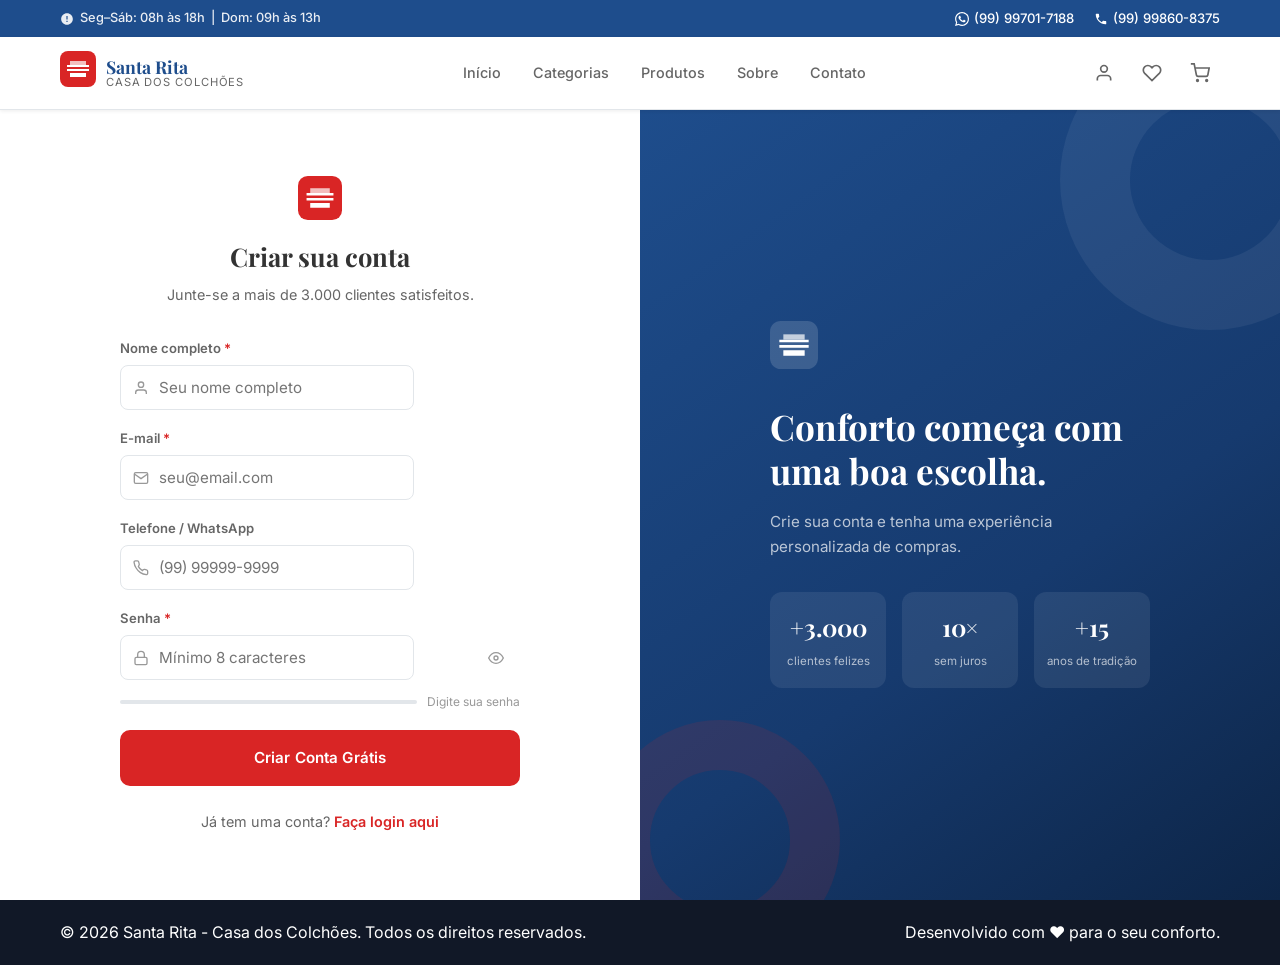
==== cadastro.html @ 35586515 "versão 1 da Santa rita, falta configurar carrinho e area de favoritos, e versão mobile" ====
<!DOCTYPE html>
<html lang="pt-BR">
<head>
  <meta charset="UTF-8" />
  <meta name="viewport" content="width=device-width, initial-scale=1.0" />
  <meta name="description" content="Criar conta — Santa Rita - Casa dos Colchões" />
  <title>Cadastro — Santa Rita - Casa dos Colchões</title>
  <link rel="preconnect" href="https://fonts.googleapis.com" />
  <link rel="preconnect" href="https://fonts.gstatic.com" crossorigin />
  <link href="https://fonts.googleapis.com/css2?family=Playfair+Display:wght@400;600;700&family=Inter:wght@300;400;500;600&display=swap" rel="stylesheet" />
  <link rel="stylesheet" href="style.css" />
</head>
<body class="auth-page">

  <!-- ===== TOPBAR ===== -->
  <div class="topbar" role="banner" aria-label="Informações de atendimento">
    <div class="topbar__inner container">
      <span class="topbar__msg">
        <svg aria-hidden="true" width="14" height="14" viewBox="0 0 24 24" fill="currentColor"><path d="M12 2C6.48 2 2 6.48 2 12s4.48 10 10 10 10-4.48 10-10S17.52 2 12 2zm1 15h-2v-2h2v2zm0-4h-2V7h2v6z"/></svg>
        Seg–Sáb: 08h às 18h &nbsp;|&nbsp; Dom: 09h às 13h
      </span>
      <div class="topbar__contacts">
        <a href="https://wa.me/5599701-7188" class="topbar__phone" target="_blank" rel="noopener" aria-label="WhatsApp de vendas">
          <svg aria-hidden="true" width="14" height="14" viewBox="0 0 24 24" fill="currentColor"><path d="M17.472 14.382c-.297-.149-1.758-.867-2.03-.967-.273-.099-.471-.148-.67.15-.197.297-.767.966-.94 1.164-.173.199-.347.223-.644.075-.297-.15-1.255-.463-2.39-1.475-.883-.788-1.48-1.761-1.653-2.059-.173-.297-.018-.458.13-.606.134-.133.298-.347.446-.52.149-.174.198-.298.298-.497.099-.198.05-.371-.025-.52-.075-.149-.669-1.612-.916-2.207-.242-.579-.487-.5-.669-.51-.173-.008-.371-.01-.57-.01-.198 0-.52.074-.792.372-.272.297-1.04 1.016-1.04 2.479 0 1.462 1.065 2.875 1.213 3.074.149.198 2.096 3.2 5.077 4.487.709.306 1.262.489 1.694.625.712.227 1.36.195 1.871.118.571-.085 1.758-.719 2.006-1.413.248-.694.248-1.289.173-1.413-.074-.124-.272-.198-.57-.347m-5.421 7.403h-.004a9.87 9.87 0 01-5.031-1.378l-.361-.214-3.741.982.998-3.648-.235-.374a9.86 9.86 0 01-1.51-5.26c.001-5.45 4.436-9.884 9.888-9.884 2.64 0 5.122 1.03 6.988 2.898a9.825 9.825 0 012.893 6.994c-.003 5.45-4.437 9.884-9.885 9.884m8.413-18.297A11.815 11.815 0 0012.05 0C5.495 0 .16 5.335.157 11.892c0 2.096.547 4.142 1.588 5.945L.057 24l6.305-1.654a11.882 11.882 0 005.683 1.448h.005c6.554 0 11.89-5.335 11.893-11.893A11.821 11.821 0 0020.893 3.488"/></svg>
          (99) 99701-7188
        </a>
        <a href="tel:5599860-8375" class="topbar__phone" aria-label="Telefone da loja">
          <svg aria-hidden="true" width="14" height="14" viewBox="0 0 24 24" fill="currentColor"><path d="M6.62 10.79c1.44 2.83 3.76 5.14 6.59 6.59l2.2-2.2c.27-.27.67-.36 1.02-.24 1.12.37 2.33.57 3.57.57.55 0 1 .45 1 1V20c0 .55-.45 1-1 1-9.39 0-17-7.61-17-17 0-.55.45-1 1-1h3.5c.55 0 1 .45 1 1 0 1.25.2 2.45.57 3.57.11.35.03.74-.25 1.02l-2.2 2.2z"/></svg>
          (99) 99860-8375
        </a>
      </div>
    </div>
  </div>

  <!-- ===== HEADER ===== -->
  <header class="header" id="header" role="banner">
    <div class="header__inner container">
      <a href="index.html" class="header__logo" aria-label="Santa Rita - Casa dos Colchões - Página inicial">
        <span class="logo__icon" aria-hidden="true">
          <svg width="36" height="36" viewBox="0 0 36 36" fill="none">
            <rect width="36" height="36" rx="8" fill="#D92525"/>
            <path d="M7 14h22v2H7zM7 18h22v2H7zM10 22h16v4H10z" fill="white"/>
            <path d="M10 10h16v4H10z" fill="white" opacity=".7"/>
          </svg>
        </span>
        <span class="logo__text">
          <strong>Santa Rita</strong>
          <small>Casa dos Colchões</small>
        </span>
      </a>

      <nav class="header__nav" id="main-nav" aria-label="Navegação principal">
        <ul class="nav__list" role="list">
          <li><a href="index.html" class="nav__link">Início</a></li>
          <li><a href="index.html#categorias" class="nav__link">Categorias</a></li>
          <li><a href="index.html#vitrine" class="nav__link">Produtos</a></li>
          <li><a href="index.html#sobre" class="nav__link">Sobre</a></li>
          <li><a href="index.html#contato" class="nav__link">Contato</a></li>
          <li id="nav-dashboard-item" style="display:none"><a href="dashboard.html" class="nav__link nav__link--dash">Dashboard</a></li>
        </ul>
      </nav>

      <div class="header__actions" role="toolbar" aria-label="Ações do usuário">
        <div id="header-user-area"></div>
        <button class="action-btn" id="btn-favoritos" aria-label="Meus favoritos">
          <svg width="20" height="20" viewBox="0 0 24 24" fill="none" stroke="currentColor" stroke-width="2" aria-hidden="true"><path d="M20.84 4.61a5.5 5.5 0 0 0-7.78 0L12 5.67l-1.06-1.06a5.5 5.5 0 0 0-7.78 7.78l1.06 1.06L12 21.23l7.78-7.78 1.06-1.06a5.5 5.5 0 0 0 0-7.78z"/></svg>
          <span class="badge" id="badge-favoritos" aria-live="polite">0</span>
        </button>
        <button class="action-btn" id="btn-carrinho" aria-label="Carrinho de compras">
          <svg width="20" height="20" viewBox="0 0 24 24" fill="none" stroke="currentColor" stroke-width="2" aria-hidden="true"><circle cx="9" cy="21" r="1"/><circle cx="20" cy="21" r="1"/><path d="M1 1h4l2.68 13.39a2 2 0 0 0 2 1.61h9.72a2 2 0 0 0 2-1.61L23 6H6"/></svg>
          <span class="badge" id="badge-carrinho" aria-live="polite">0</span>
        </button>
        <button class="hamburger" id="hamburger" aria-label="Abrir menu" aria-expanded="false" aria-controls="main-nav">
          <span></span><span></span><span></span>
        </button>
      </div>
    </div>
  </header>

  <!-- ===== CONTEÚDO PRINCIPAL ===== -->
  <main class="auth-main" id="main-content">
    <div class="auth-split auth-split--reverse">

      <!-- Formulário -->
      <div class="auth-split__form">
        <div class="auth-form-wrap">
          <div class="auth-form__header">
            <div class="auth-form__logo" aria-hidden="true">
              <svg width="44" height="44" viewBox="0 0 36 36" fill="none">
                <rect width="36" height="36" rx="8" fill="#D92525"/>
                <path d="M7 14h22v2H7zM7 18h22v2H7zM10 22h16v4H10z" fill="white"/>
                <path d="M10 10h16v4H10z" fill="white" opacity=".7"/>
              </svg>
            </div>
            <h1 class="auth-form__titulo">Criar sua conta</h1>
            <p class="auth-form__sub">Junte-se a mais de 3.000 clientes satisfeitos.</p>
          </div>

          <form class="auth-form" id="form-cadastro-page" novalidate>

            <div class="field">
              <label for="cp-nome" class="field__label">Nome completo <span class="field__obrig" aria-hidden="true">*</span></label>
              <div class="field__wrap">
                <svg class="field__icon" width="16" height="16" viewBox="0 0 24 24" fill="none" stroke="currentColor" stroke-width="2" aria-hidden="true"><path d="M20 21v-2a4 4 0 0 0-4-4H8a4 4 0 0 0-4 4v2"/><circle cx="12" cy="7" r="4"/></svg>
                <input type="text" id="cp-nome" class="field__input field__input--icon" placeholder="Seu nome completo" autocomplete="name" required />
              </div>
            </div>

            <div class="field">
              <label for="cp-email" class="field__label">E-mail <span class="field__obrig" aria-hidden="true">*</span></label>
              <div class="field__wrap">
                <svg class="field__icon" width="16" height="16" viewBox="0 0 24 24" fill="none" stroke="currentColor" stroke-width="2" aria-hidden="true"><path d="M4 4h16c1.1 0 2 .9 2 2v12c0 1.1-.9 2-2 2H4c-1.1 0-2-.9-2-2V6c0-1.1.9-2 2-2z"/><polyline points="22,6 12,13 2,6"/></svg>
                <input type="email" id="cp-email" class="field__input field__input--icon" placeholder="seu@email.com" autocomplete="email" required />
              </div>
            </div>

            <div class="field">
              <label for="cp-tel" class="field__label">Telefone / WhatsApp</label>
              <div class="field__wrap">
                <svg class="field__icon" width="16" height="16" viewBox="0 0 24 24" fill="none" stroke="currentColor" stroke-width="2" aria-hidden="true"><path d="M22 16.92v3a2 2 0 0 1-2.18 2 19.79 19.79 0 0 1-8.63-3.07A19.5 19.5 0 0 1 4.69 12 19.79 19.79 0 0 1 1.61 3.5 2 2 0 0 1 3.6 1.3h3a2 2 0 0 1 2 1.72 12.84 12.84 0 0 0 .7 2.81 2 2 0 0 1-.45 2.11L8.09 9.91a16 16 0 0 0 6 6l1.27-1.27a2 2 0 0 1 2.11-.45 12.84 12.84 0 0 0 2.81.7A2 2 0 0 1 22 16.92z"/></svg>
                <input type="tel" id="cp-tel" class="field__input field__input--icon" placeholder="(99) 99999-9999" autocomplete="tel" />
              </div>
            </div>

            <div class="field">
              <label for="cp-senha" class="field__label">Senha <span class="field__obrig" aria-hidden="true">*</span></label>
              <div class="field__wrap">
                <svg class="field__icon" width="16" height="16" viewBox="0 0 24 24" fill="none" stroke="currentColor" stroke-width="2" aria-hidden="true"><rect x="3" y="11" width="18" height="11" rx="2" ry="2"/><path d="M7 11V7a5 5 0 0 1 10 0v4"/></svg>
                <input type="password" id="cp-senha" class="field__input field__input--icon" placeholder="Mínimo 8 caracteres" autocomplete="new-password" required minlength="8" />
                <button type="button" class="field__toggle-pw" id="cp-toggle-pw" aria-label="Mostrar/ocultar senha" tabindex="-1">
                  <svg width="16" height="16" viewBox="0 0 24 24" fill="none" stroke="currentColor" stroke-width="2" aria-hidden="true"><path d="M1 12s4-8 11-8 11 8 11 8-4 8-11 8-11-8-11-8z"/><circle cx="12" cy="12" r="3"/></svg>
                </button>
              </div>
              <!-- Barra de força da senha -->
              <div class="pwd-strength" id="pwd-strength" aria-live="polite">
                <div class="pwd-strength__bar">
                  <div class="pwd-strength__fill" id="pwd-fill"></div>
                </div>
                <span class="pwd-strength__label" id="pwd-label">Digite sua senha</span>
              </div>
            </div>

            <div class="auth-form__msg" id="cp-msg" role="alert" aria-live="polite" hidden></div>

            <button type="submit" class="btn btn--primario btn--full" id="cp-submit">
              Criar Conta Grátis
            </button>
          </form>

          <p class="auth-form__redirecionar">
            Já tem uma conta?
            <a href="login.html" class="auth-form__link">Faça login aqui</a>
          </p>
        </div>
      </div>

      <!-- Painel Visual -->
      <div class="auth-split__visual" aria-hidden="true">
        <div class="auth-split__visual-inner">
          <div class="auth-visual__badge">
            <svg width="48" height="48" viewBox="0 0 36 36" fill="none">
              <rect width="36" height="36" rx="8" fill="rgba(255,255,255,0.15)"/>
              <path d="M7 14h22v2H7zM7 18h22v2H7zM10 22h16v4H10z" fill="white"/>
              <path d="M10 10h16v4H10z" fill="white" opacity=".7"/>
            </svg>
          </div>
          <h2 class="auth-visual__titulo">Conforto começa com uma boa escolha.</h2>
          <p class="auth-visual__sub">Crie sua conta e tenha uma experiência personalizada de compras.</p>
          <div class="auth-visual__stats">
            <div class="auth-stat">
              <strong>+3.000</strong>
              <span>clientes felizes</span>
            </div>
            <div class="auth-stat">
              <strong>10×</strong>
              <span>sem juros</span>
            </div>
            <div class="auth-stat">
              <strong>+15</strong>
              <span>anos de tradição</span>
            </div>
          </div>
        </div>
      </div>
    </div>
  </main>

  <!-- ===== FOOTER ===== -->
  <footer class="footer footer--compact" role="contentinfo">
    <div class="container footer__bottom-inner">
      <p>&copy; <span class="ano-footer"></span> Santa Rita - Casa dos Colchões. Todos os direitos reservados.</p>
      <p>Desenvolvido com <span aria-label="amor">♥</span> para o seu conforto.</p>
    </div>
  </footer>

  <!-- ===== TOAST ===== -->
  <div class="toast-container" id="toast-container" aria-live="polite" aria-atomic="true"></div>

  <script src="script.js"></script>
  <script>
    document.addEventListener('DOMContentLoaded', () => {
      document.querySelectorAll('.ano-footer').forEach(el => el.textContent = new Date().getFullYear());
      initHeaderAuth();
      initHeaderNav();

      // Toggle senha
      document.getElementById('cp-toggle-pw')?.addEventListener('click', () => {
        const input = document.getElementById('cp-senha');
        input.type = input.type === 'password' ? 'text' : 'password';
      });

      // Barra de força da senha
      document.getElementById('cp-senha')?.addEventListener('input', (e) => {
        const v = e.target.value;
        const fill = document.getElementById('pwd-fill');
        const label = document.getElementById('pwd-label');
        let forca = 0;
        if (v.length >= 8) forca++;
        if (/[A-Z]/.test(v)) forca++;
        if (/[0-9]/.test(v)) forca++;
        if (/[^A-Za-z0-9]/.test(v)) forca++;

        const niveis = ['', 'Fraca', 'Razoável', 'Boa', 'Forte'];
        const cores  = ['', '#EF4444', '#F59E0B', '#3B82F6', '#22C55E'];

        fill.style.width = v.length ? `${forca * 25}%` : '0';
        fill.style.background = cores[forca] || 'transparent';
        label.textContent = v.length ? niveis[forca] || 'Fraca' : 'Digite sua senha';
      });

      // Submit cadastro
      document.getElementById('form-cadastro-page')?.addEventListener('submit', async (e) => {
        e.preventDefault();
        const nome  = document.getElementById('cp-nome').value.trim();
        const email = document.getElementById('cp-email').value.trim();
        const tel   = document.getElementById('cp-tel').value.trim();
        const senha = document.getElementById('cp-senha').value;
        const msg   = document.getElementById('cp-msg');
        const btn   = document.getElementById('cp-submit');

        if (!nome || !email || !senha) {
          exibirMensagemForm(msg, 'Preencha os campos obrigatórios (*).', 'erro'); return;
        }
        if (senha.length < 8) {
          exibirMensagemForm(msg, 'A senha deve ter no mínimo 8 caracteres.', 'erro'); return;
        }

        btn.textContent = 'Criando conta...';
        btn.disabled = true;

        try {
          const usuario = await Auth.cadastro({ nome, email, telefone: tel, senha, role: 'Cliente' });
          exibirMensagemForm(msg, `Conta criada! Bem-vindo, ${usuario.nome}! Redirecionando...`, 'sucesso');
          setTimeout(() => { window.location.href = 'index.html'; }, 1200);
        } catch (err) {
          exibirMensagemForm(msg, err.message, 'erro');
          btn.textContent = 'Criar Conta Grátis';
          btn.disabled = false;
        }
      });
    });

    function exibirMensagemForm(el, texto, tipo) {
      el.textContent = texto;
      el.className = `auth-form__msg auth-form__msg--${tipo}`;
      el.hidden = false;
    }
  </script>
</body>
</html>
---- style.css ----
/* ================================================
   SANTA RITA - CASA DOS COLCHÕES
   style.css — Mobile-First, CSS3 Moderno
   ================================================ */

/* ===== RESET & ROOT ===== */
*, *::before, *::after {
  box-sizing: border-box;
  margin: 0;
  padding: 0;
}

:root {
  /* === CORES DA MARCA === */
  --azul-santa-rita:    #1E4D8C;
  --azul-escuro:        #163A6E;
  --vermelho-santa-rita:#D92525;
  --vermelho-hover:     #B71C1C;
  --branco-puro:        #FFFFFF;
  --fundo-cinza-claro:  #F8F9FA;

  /* === TEXTO === */
  --texto-principal:    #333333;
  --texto-secundario:   #666666;
  --texto-muted:        #999999;

  /* === BORDAS & SOMBRAS === */
  --borda:              #E2E6EA;
  --sombra-sm:          0 1px 4px rgba(0,0,0,.08);
  --sombra-md:          0 4px 16px rgba(0,0,0,.10);
  --sombra-lg:          0 8px 32px rgba(0,0,0,.14);
  --sombra-card:        0 2px 12px rgba(30,77,140,.08);

  /* === TIPOGRAFIA === */
  --fonte-display:      'Playfair Display', Georgia, serif;
  --fonte-corpo:        'Inter', system-ui, sans-serif;

  /* === LAYOUT === */
  --raio:               10px;
  --raio-lg:            18px;
  --container:          1200px;
  --espaco-secao:       80px;

  /* === TRANSIÇÕES === */
  --transicao:          all .25s cubic-bezier(.4,0,.2,1);
}

html {
  scroll-behavior: smooth;
  font-size: 16px;
}

body {
  font-family: var(--fonte-corpo);
  color: var(--texto-principal);
  background: var(--branco-puro);
  line-height: 1.6;
  -webkit-font-smoothing: antialiased;
}

img { display: block; max-width: 100%; }
a { color: inherit; text-decoration: none; }
ul { list-style: none; }
button { cursor: pointer; border: none; background: none; font: inherit; }

/* ===== FOCO ACESSÍVEL ===== */
:focus-visible {
  outline: 2px solid var(--vermelho-santa-rita);
  outline-offset: 3px;
  border-radius: 4px;
}

/* ===== UTILIDADES ===== */
.container {
  width: 100%;
  max-width: var(--container);
  margin-inline: auto;
  padding-inline: 20px;
}

.section-header {
  text-align: center;
  margin-bottom: 48px;
}

.section-titulo {
  font-family: var(--fonte-display);
  font-size: clamp(1.75rem, 4vw, 2.5rem);
  font-weight: 700;
  color: var(--texto-principal);
  line-height: 1.25;
  margin-bottom: 12px;
}

.section-subtitulo {
  font-size: 1rem;
  color: var(--texto-secundario);
  max-width: 560px;
  margin-inline: auto;
}

/* ===== BOTÕES ===== */
.btn {
  display: inline-flex;
  align-items: center;
  gap: 8px;
  padding: 14px 28px;
  border-radius: var(--raio);
  font-size: .95rem;
  font-weight: 600;
  letter-spacing: .01em;
  transition: var(--transicao);
  cursor: pointer;
  border: 2px solid transparent;
  text-align: center;
}

.btn--primario {
  background: var(--vermelho-santa-rita);
  color: var(--branco-puro);
  border-color: var(--vermelho-santa-rita);
}
.btn--primario:hover,
.btn--primario:focus-visible {
  background: var(--vermelho-hover);
  border-color: var(--vermelho-hover);
  transform: translateY(-2px);
  box-shadow: 0 6px 20px rgba(217,37,37,.35);
}

.btn--outline {
  background: transparent;
  color: var(--branco-puro);
  border-color: rgba(255,255,255,.7);
}
.btn--outline:hover,
.btn--outline:focus-visible {
  background: rgba(255,255,255,.12);
  border-color: var(--branco-puro);
}

.btn--outline-dark {
  background: transparent;
  color: var(--texto-principal);
  border-color: var(--borda);
}
.btn--outline-dark:hover,
.btn--outline-dark:focus-visible {
  border-color: var(--vermelho-santa-rita);
  color: var(--vermelho-santa-rita);
  transform: translateY(-1px);
}

.btn--branco {
  background: var(--branco-puro);
  color: var(--vermelho-santa-rita);
  border-color: var(--branco-puro);
  font-weight: 700;
}
.btn--branco:hover,
.btn--branco:focus-visible {
  background: transparent;
  color: var(--branco-puro);
  box-shadow: 0 4px 16px rgba(255,255,255,.25);
}

.btn--ghost {
  background: transparent;
  color: var(--texto-secundario);
  border-color: var(--borda);
  padding: 8px 16px;
}
.btn--ghost:hover { color: var(--vermelho-santa-rita); border-color: var(--vermelho-santa-rita); }

.btn--sm { padding: 8px 18px; font-size: .875rem; }
.btn--full { width: 100%; justify-content: center; }

/* ===== TOPBAR ===== */
.topbar {
  background: var(--azul-santa-rita);
  color: var(--branco-puro);
  font-size: .8rem;
  font-weight: 500;
  padding: 8px 0;
}

.topbar__inner {
  display: flex;
  align-items: center;
  justify-content: space-between;
  gap: 12px;
  flex-wrap: wrap;
}

.topbar__msg {
  display: flex;
  align-items: center;
  gap: 6px;
  opacity: .9;
}

.topbar__contacts {
  display: flex;
  align-items: center;
  gap: 20px;
}

.topbar__phone {
  display: flex;
  align-items: center;
  gap: 5px;
  color: var(--branco-puro);
  transition: opacity .2s;
  font-size: .82rem;
}
.topbar__phone:hover { opacity: .75; }

/* ===== HEADER ===== */
.header {
  position: sticky;
  top: 0;
  z-index: 900;
  background: var(--branco-puro);
  border-bottom: 1px solid var(--borda);
  box-shadow: var(--sombra-sm);
  transition: box-shadow .3s;
}

.header--scrolled { box-shadow: var(--sombra-md); }

.header__inner {
  display: flex;
  align-items: center;
  justify-content: space-between;
  gap: 16px;
  padding-block: 14px;
}

.header__logo {
  display: flex;
  align-items: center;
  gap: 10px;
  flex-shrink: 0;
}

.logo__text {
  display: flex;
  flex-direction: column;
  line-height: 1.1;
}
.logo__text strong {
  font-family: var(--fonte-display);
  font-size: 1.1rem;
  color: var(--azul-santa-rita);
  font-weight: 700;
}
.logo__text small {
  font-size: .7rem;
  color: var(--texto-secundario);
  text-transform: uppercase;
  letter-spacing: .08em;
}

/* Nav desktop */
.header__nav {
  display: none;
  flex: 1;
  justify-content: center;
}

.nav__list {
  display: flex;
  align-items: center;
  gap: 4px;
}

.nav__link {
  padding: 8px 14px;
  border-radius: 6px;
  font-size: .9rem;
  font-weight: 500;
  color: var(--texto-secundario);
  transition: var(--transicao);
  position: relative;
}
.nav__link::after {
  content: '';
  position: absolute;
  bottom: 2px;
  left: 14px;
  right: 14px;
  height: 2px;
  background: var(--vermelho-santa-rita);
  border-radius: 1px;
  transform: scaleX(0);
  transition: transform .25s;
}
.nav__link:hover { color: var(--texto-principal); }
.nav__link:hover::after,
.nav__link.ativo::after { transform: scaleX(1); }
.nav__link.ativo { color: var(--vermelho-santa-rita); font-weight: 600; }

/* Actions */
.header__actions {
  display: flex;
  align-items: center;
  gap: 8px;
}

.action-btn {
  position: relative;
  width: 40px;
  height: 40px;
  border-radius: 8px;
  display: flex;
  align-items: center;
  justify-content: center;
  color: var(--texto-secundario);
  transition: var(--transicao);
}
.action-btn:hover {
  background: var(--fundo-cinza-claro);
  color: var(--azul-santa-rita);
}

.badge {
  position: absolute;
  top: 4px;
  right: 4px;
  background: var(--vermelho-santa-rita);
  color: var(--branco-puro);
  font-size: .6rem;
  font-weight: 700;
  line-height: 1;
  min-width: 16px;
  height: 16px;
  border-radius: 99px;
  display: flex;
  align-items: center;
  justify-content: center;
  padding: 0 4px;
}
.badge[data-zero="true"] { display: none; }

/* Hamburger */
.hamburger {
  display: flex;
  flex-direction: column;
  gap: 5px;
  width: 36px;
  height: 36px;
  align-items: center;
  justify-content: center;
  border-radius: 8px;
  transition: background .2s;
}
.hamburger:hover { background: var(--fundo-cinza-claro); }
.hamburger span {
  display: block;
  width: 22px;
  height: 2px;
  background: var(--texto-principal);
  border-radius: 1px;
  transition: var(--transicao);
}
.hamburger.ativo span:nth-child(1) { transform: rotate(45deg) translate(5px, 5px); }
.hamburger.ativo span:nth-child(2) { opacity: 0; }
.hamburger.ativo span:nth-child(3) { transform: rotate(-45deg) translate(5px, -5px); }

/* Nav mobile */
@media (max-width: 767px) {
  .header__nav {
    display: block;
    position: fixed;
    top: 0; left: 0; right: 0; bottom: 0;
    background: rgba(0,0,0,.5);
    z-index: 800;
    opacity: 0;
    visibility: hidden;
    transition: opacity .3s, visibility .3s;
  }
  .header__nav.aberto {
    opacity: 1;
    visibility: visible;
  }
  .nav__list {
    position: absolute;
    top: 0;
    right: 0;
    width: min(300px, 80vw);
    height: 100%;
    flex-direction: column;
    align-items: stretch;
    gap: 0;
    background: var(--branco-puro);
    padding: 80px 20px 40px;
    box-shadow: var(--sombra-lg);
    transform: translateX(100%);
    transition: transform .35s cubic-bezier(.4,0,.2,1);
  }
  .header__nav.aberto .nav__list {
    transform: translateX(0);
  }
  .nav__link {
    display: block;
    padding: 14px 8px;
    font-size: 1rem;
    border-bottom: 1px solid var(--borda);
  }
  .nav__link::after { display: none; }
}

@media (min-width: 768px) {
  .header__nav { display: flex; }
  .hamburger { display: none; }
}

/* ===== HERO ===== */
.hero {
  position: relative;
  min-height: 100svh;
  display: flex;
  align-items: center;
  overflow: hidden;
  background:
    linear-gradient(
      135deg,
      rgba(30,77,140,.88) 0%,
      rgba(20,50,100,.75) 50%,
      rgba(10,20,50,.6) 100%
    ),
    url('https://images.unsplash.com/photo-1631049307264-da0ec9d70304?w=1600&q=80') center/cover no-repeat;
}

.hero__overlay {
  position: absolute;
  inset: 0;
  background: radial-gradient(ellipse at 60% 40%, rgba(217,37,37,.08) 0%, transparent 65%);
  pointer-events: none;
}

.hero__content {
  position: relative;
  z-index: 2;
  padding-block: 120px 80px;
  max-width: 700px;
}

.hero__eyebrow {
  display: inline-flex;
  align-items: center;
  gap: 8px;
  font-size: .8rem;
  font-weight: 600;
  color: rgba(255,255,255,.75);
  text-transform: uppercase;
  letter-spacing: .15em;
  margin-bottom: 20px;
}
.hero__eyebrow::before {
  content: '';
  display: block;
  width: 28px;
  height: 2px;
  background: var(--vermelho-santa-rita);
  border-radius: 1px;
}

.hero__titulo {
  font-family: var(--fonte-display);
  font-size: clamp(2.2rem, 6vw, 4rem);
  font-weight: 700;
  color: var(--branco-puro);
  line-height: 1.15;
  margin-bottom: 20px;
}
.hero__titulo em {
  font-style: italic;
  color: #FFCDD2;
}

.hero__subtitulo {
  font-size: clamp(.95rem, 2vw, 1.15rem);
  color: rgba(255,255,255,.82);
  max-width: 520px;
  margin-bottom: 36px;
  line-height: 1.7;
}

.hero__ctas {
  display: flex;
  flex-wrap: wrap;
  gap: 14px;
}

.hero__scroll-hint {
  position: absolute;
  bottom: 32px;
  left: 50%;
  transform: translateX(-50%);
  width: 24px;
  height: 40px;
  border: 2px solid rgba(255,255,255,.35);
  border-radius: 12px;
  display: flex;
  align-items: flex-start;
  justify-content: center;
  padding-top: 6px;
}
.hero__scroll-hint span {
  width: 4px;
  height: 8px;
  background: rgba(255,255,255,.6);
  border-radius: 2px;
  animation: scrollHint 1.8s ease-in-out infinite;
}
@keyframes scrollHint {
  0%, 100% { transform: translateY(0); opacity: 1; }
  80% { transform: translateY(12px); opacity: 0; }
}

/* ===== STATS STRIP ===== */
.stats-strip {
  background: var(--azul-santa-rita);
  padding: 28px 0;
}

.stats-strip__inner {
  display: grid;
  grid-template-columns: repeat(2, 1fr);
  gap: 24px;
}

@media (min-width: 600px) {
  .stats-strip__inner { grid-template-columns: repeat(4, 1fr); }
}

.stat {
  text-align: center;
  color: var(--branco-puro);
}
.stat__num {
  display: block;
  font-family: var(--fonte-display);
  font-size: 1.9rem;
  font-weight: 700;
  line-height: 1.1;
}
.stat__label {
  font-size: .78rem;
  opacity: .75;
  text-transform: uppercase;
  letter-spacing: .05em;
}

/* ===== CATEGORIAS ===== */
.categorias {
  padding-top: var(--espaco-secao);
  padding-bottom: 48px;
}

.categorias__track-wrap {
  overflow-x: auto;
  -webkit-overflow-scrolling: touch;
  scrollbar-width: none;
  padding: 12px 20px 24px;
  cursor: grab;
}
.categorias__track-wrap:active { cursor: grabbing; }
.categorias__track-wrap::-webkit-scrollbar { display: none; }

.categorias__track {
  display: flex;
  gap: 16px;
  width: max-content;
  padding-inline: max(0px, calc((100vw - var(--container)) / 2));
}

.cat-card {
  flex-shrink: 0;
  display: flex;
  flex-direction: column;
  align-items: center;
  gap: 12px;
  padding: 20px 24px;
  background: var(--branco-puro);
  border: 2px solid var(--borda);
  border-radius: var(--raio-lg);
  cursor: pointer;
  transition: var(--transicao);
  min-width: 120px;
  user-select: none;
}
.cat-card:hover,
.cat-card.ativa {
  border-color: var(--vermelho-santa-rita);
  box-shadow: 0 4px 20px rgba(217,37,37,.15);
  transform: translateY(-3px);
}
.cat-card.ativa { background: #FFF5F5; }

.cat-card__icon {
  width: 56px;
  height: 56px;
  background: var(--fundo-cinza-claro);
  border-radius: 12px;
  display: flex;
  align-items: center;
  justify-content: center;
  font-size: 1.75rem;
  transition: var(--transicao);
}
.cat-card.ativa .cat-card__icon,
.cat-card:hover .cat-card__icon {
  background: #FFE8E8;
}

.cat-card__nome {
  font-size: .82rem;
  font-weight: 600;
  color: var(--texto-principal);
  text-align: center;
}
.cat-card.ativa .cat-card__nome { color: var(--vermelho-santa-rita); }

/* ===== VITRINE ===== */
.vitrine {
  background: var(--fundo-cinza-claro);
  padding-block: var(--espaco-secao);
}

/* Filtros */
.filtros {
  display: flex;
  flex-wrap: wrap;
  align-items: flex-end;
  gap: 20px;
  background: var(--branco-puro);
  border: 1px solid var(--borda);
  border-radius: var(--raio);
  padding: 20px 24px;
  margin-bottom: 32px;
  box-shadow: var(--sombra-sm);
}

.filtros__grupo {
  display: flex;
  flex-direction: column;
  gap: 6px;
  min-width: 160px;
}

.filtros__label {
  font-size: .8rem;
  font-weight: 600;
  color: var(--texto-secundario);
  text-transform: uppercase;
  letter-spacing: .06em;
}

.filtros__select,
.filtros__range {
  border: 1px solid var(--borda);
  border-radius: 6px;
  padding: 8px 12px;
  font-size: .9rem;
  font-family: var(--fonte-corpo);
  color: var(--texto-principal);
  background: var(--branco-puro);
  transition: border-color .2s;
}
.filtros__select:focus,
.filtros__range:focus { outline: none; border-color: var(--azul-santa-rita); }

.filtros__range {
  padding: 4px 0;
  accent-color: var(--vermelho-santa-rita);
  min-width: 180px;
}

/* Grid de produtos */
.vitrine__grid {
  display: grid;
  grid-template-columns: repeat(auto-fill, minmax(260px, 1fr));
  gap: 24px;
}

/* Card de Produto */
.produto-card {
  background: var(--branco-puro);
  border-radius: var(--raio-lg);
  border: 1px solid var(--borda);
  overflow: hidden;
  transition: var(--transicao);
  cursor: pointer;
  display: flex;
  flex-direction: column;
  box-shadow: var(--sombra-card);
}
.produto-card:hover {
  transform: translateY(-6px);
  box-shadow: var(--sombra-lg);
  border-color: rgba(217,37,37,.2);
}

.produto-card__img-wrap {
  position: relative;
  aspect-ratio: 4 / 3;
  overflow: hidden;
  background: var(--fundo-cinza-claro);
}
.produto-card__img-wrap img {
  width: 100%;
  height: 100%;
  object-fit: cover;
  transition: transform .4s ease;
}
.produto-card:hover .produto-card__img-wrap img {
  transform: scale(1.05);
}

.produto-card__tag {
  position: absolute;
  top: 12px;
  left: 12px;
  background: var(--vermelho-santa-rita);
  color: var(--branco-puro);
  font-size: .7rem;
  font-weight: 700;
  text-transform: uppercase;
  letter-spacing: .06em;
  padding: 4px 10px;
  border-radius: 99px;
}

.produto-card__fav {
  position: absolute;
  top: 10px;
  right: 10px;
  width: 34px;
  height: 34px;
  background: var(--branco-puro);
  border-radius: 50%;
  display: flex;
  align-items: center;
  justify-content: center;
  box-shadow: var(--sombra-sm);
  transition: var(--transicao);
  color: var(--texto-muted);
}
.produto-card__fav:hover,
.produto-card__fav.ativo { color: var(--vermelho-santa-rita); }
.produto-card__fav.ativo svg { fill: var(--vermelho-santa-rita); }

.produto-card__corpo {
  padding: 16px 18px 20px;
  flex: 1;
  display: flex;
  flex-direction: column;
}

.produto-card__cat {
  font-size: .72rem;
  font-weight: 600;
  color: var(--azul-santa-rita);
  text-transform: uppercase;
  letter-spacing: .1em;
  margin-bottom: 6px;
}

.produto-card__titulo {
  font-family: var(--fonte-display);
  font-size: 1.05rem;
  font-weight: 600;
  color: var(--texto-principal);
  line-height: 1.3;
  margin-bottom: 12px;
  flex: 1;
}

.produto-card__precos {
  margin-bottom: 14px;
}

.produto-card__avista {
  font-size: 1.35rem;
  font-weight: 700;
  color: var(--vermelho-santa-rita);
  line-height: 1;
}

.produto-card__parcelado {
  font-size: .78rem;
  color: var(--texto-secundario);
  margin-top: 3px;
}

.produto-card__ver {
  display: flex;
  align-items: center;
  justify-content: center;
  gap: 6px;
  width: 100%;
  padding: 11px;
  background: var(--fundo-cinza-claro);
  border-radius: 8px;
  font-size: .85rem;
  font-weight: 600;
  color: var(--texto-principal);
  transition: var(--transicao);
}
.produto-card:hover .produto-card__ver {
  background: var(--vermelho-santa-rita);
  color: var(--branco-puro);
}

.vitrine__footer {
  text-align: center;
  margin-top: 40px;
}

/* Estado vazio */
.vitrine-vazia {
  grid-column: 1 / -1;
  text-align: center;
  padding: 60px 20px;
  color: var(--texto-secundario);
}
.vitrine-vazia svg {
  margin: 0 auto 16px;
  opacity: .3;
}
.vitrine-vazia h3 {
  font-size: 1.2rem;
  color: var(--texto-principal);
  margin-bottom: 8px;
}

/* ===== CTA BAND ===== */
.cta-band {
  background: linear-gradient(135deg, var(--vermelho-santa-rita) 0%, #A01A1A 100%);
  padding: 60px 0;
  position: relative;
  overflow: hidden;
}
.cta-band::before {
  content: '';
  position: absolute;
  top: -60px; right: -60px;
  width: 280px; height: 280px;
  border: 60px solid rgba(255,255,255,.06);
  border-radius: 50%;
}
.cta-band::after {
  content: '';
  position: absolute;
  bottom: -80px; left: -40px;
  width: 240px; height: 240px;
  border: 40px solid rgba(255,255,255,.05);
  border-radius: 50%;
}

.cta-band__inner {
  display: flex;
  flex-direction: column;
  align-items: center;
  text-align: center;
  gap: 24px;
  position: relative;
  z-index: 1;
}

@media (min-width: 768px) {
  .cta-band__inner {
    flex-direction: row;
    justify-content: space-between;
    text-align: left;
  }
}

.cta-band__titulo {
  font-family: var(--fonte-display);
  font-size: clamp(1.6rem, 4vw, 2.2rem);
  font-weight: 700;
  color: var(--branco-puro);
  margin-bottom: 8px;
}
.cta-band__sub {
  color: rgba(255,255,255,.82);
  max-width: 560px;
  font-size: .95rem;
}

/* ===== SOBRE ===== */
.sobre {
  padding-block: var(--espaco-secao);
}

.sobre__inner {
  display: grid;
  grid-template-columns: 1fr;
  gap: 48px;
  align-items: center;
}

@media (min-width: 900px) {
  .sobre__inner { grid-template-columns: 1fr 1.3fr; }
}

.sobre__img-wrap {
  position: relative;
  display: flex;
  justify-content: center;
}

.sobre__img-placeholder {
  width: 100%;
  max-width: 400px;
  aspect-ratio: 1;
  background: linear-gradient(145deg, #E8EEF8, #F0F4FB);
  border-radius: var(--raio-lg);
  display: flex;
  align-items: center;
  justify-content: center;
}

.sobre__anos-badge {
  position: absolute;
  bottom: -16px;
  right: max(0px, calc(50% - 200px));
  background: var(--vermelho-santa-rita);
  color: var(--branco-puro);
  border-radius: var(--raio);
  padding: 12px 20px;
  text-align: center;
  box-shadow: var(--sombra-md);
  line-height: 1;
}
.sobre__anos-badge strong {
  display: block;
  font-family: var(--fonte-display);
  font-size: 2rem;
  font-weight: 700;
}
.sobre__anos-badge span { font-size: .75rem; opacity: .85; }

.sobre__eyebrow {
  display: inline-block;
  font-size: .78rem;
  font-weight: 600;
  color: var(--vermelho-santa-rita);
  text-transform: uppercase;
  letter-spacing: .15em;
  margin-bottom: 14px;
}

.sobre__txt .section-titulo { text-align: left; margin-bottom: 20px; }

.sobre__txt p {
  color: var(--texto-secundario);
  line-height: 1.75;
  margin-bottom: 14px;
}

.sobre__lista {
  display: flex;
  flex-direction: column;
  gap: 10px;
  margin-top: 24px;
}
.sobre__lista li {
  display: flex;
  align-items: center;
  gap: 10px;
  font-size: .9rem;
  font-weight: 500;
  color: var(--texto-principal);
}
.sobre__lista svg { color: var(--vermelho-santa-rita); flex-shrink: 0; }

/* ===== DEPOIMENTOS ===== */
.depoimentos {
  background: var(--fundo-cinza-claro);
  padding-block: var(--espaco-secao);
}

.dep__track-wrap { overflow: hidden; position: relative; }

.dep__track {
  display: flex;
  gap: 24px;
  transition: transform .4s cubic-bezier(.4,0,.2,1);
  will-change: transform;
}

.dep-card {
  flex-shrink: 0;
  background: var(--branco-puro);
  border-radius: var(--raio-lg);
  padding: 28px;
  box-shadow: var(--sombra-card);
  border: 1px solid var(--borda);
  width: 100%;
}

@media (min-width: 768px) {
  .dep-card { width: calc(50% - 12px); }
}

@media (min-width: 1024px) {
  .dep-card { width: calc(33.333% - 16px); }
}

.dep-card__estrelas {
  display: flex;
  gap: 3px;
  margin-bottom: 16px;
}
.dep-card__estrela {
  width: 18px;
  height: 18px;
  fill: #F5A623;
}

.dep-card__texto {
  font-size: .92rem;
  color: var(--texto-secundario);
  line-height: 1.75;
  margin-bottom: 20px;
  font-style: italic;
}
.dep-card__texto::before { content: '"'; }
.dep-card__texto::after { content: '"'; }

.dep-card__autor {
  display: flex;
  align-items: center;
  gap: 12px;
}

.dep-card__avatar {
  width: 42px;
  height: 42px;
  border-radius: 50%;
  background: var(--azul-santa-rita);
  color: var(--branco-puro);
  display: flex;
  align-items: center;
  justify-content: center;
  font-weight: 700;
  font-size: .95rem;
  flex-shrink: 0;
}

.dep-card__nome {
  font-weight: 600;
  font-size: .9rem;
  color: var(--texto-principal);
}
.dep-card__cidade {
  font-size: .78rem;
  color: var(--texto-muted);
}

.dep__controls {
  display: flex;
  align-items: center;
  justify-content: center;
  gap: 16px;
  margin-top: 32px;
}

.dep__btn {
  width: 40px;
  height: 40px;
  border-radius: 50%;
  border: 2px solid var(--borda);
  display: flex;
  align-items: center;
  justify-content: center;
  color: var(--texto-secundario);
  transition: var(--transicao);
}
.dep__btn:hover {
  border-color: var(--vermelho-santa-rita);
  color: var(--vermelho-santa-rita);
}

.dep__dots { display: flex; gap: 8px; }
.dep__dot {
  width: 8px; height: 8px;
  border-radius: 50%;
  background: var(--borda);
  border: none;
  cursor: pointer;
  transition: var(--transicao);
}
.dep__dot.ativo { background: var(--vermelho-santa-rita); width: 22px; border-radius: 4px; }

/* ===== FOOTER ===== */
.footer {
  background: #111827;
  color: var(--branco-puro);
  padding-top: 64px;
}

.footer__grid {
  display: grid;
  grid-template-columns: 1fr;
  gap: 40px;
  padding-bottom: 48px;
  border-bottom: 1px solid rgba(255,255,255,.08);
}

@media (min-width: 600px) {
  .footer__grid { grid-template-columns: repeat(2, 1fr); }
}
@media (min-width: 960px) {
  .footer__grid { grid-template-columns: 2fr 1fr 1fr 1.5fr; }
}

.footer__col--brand .footer__logo {
  display: flex;
  align-items: center;
  gap: 10px;
  margin-bottom: 16px;
}

.footer__col--brand .logo__text strong { color: var(--branco-puro); }
.footer__col--brand .logo__text small { color: rgba(255,255,255,.45); }

.footer__tagline {
  font-size: .88rem;
  color: rgba(255,255,255,.55);
  line-height: 1.6;
  margin-bottom: 20px;
  max-width: 280px;
}

.footer__socials { display: flex; gap: 12px; }
.social-link {
  width: 38px; height: 38px;
  border: 1px solid rgba(255,255,255,.15);
  border-radius: 8px;
  display: flex;
  align-items: center;
  justify-content: center;
  color: rgba(255,255,255,.65);
  transition: var(--transicao);
}
.social-link:hover {
  background: var(--vermelho-santa-rita);
  border-color: var(--vermelho-santa-rita);
  color: var(--branco-puro);
}

.footer__heading {
  font-size: .75rem;
  font-weight: 700;
  text-transform: uppercase;
  letter-spacing: .12em;
  color: rgba(255,255,255,.4);
  margin-bottom: 18px;
}

.footer__list {
  display: flex;
  flex-direction: column;
  gap: 10px;
}

.footer__link {
  font-size: .88rem;
  color: rgba(255,255,255,.65);
  transition: color .2s;
}
.footer__link:hover { color: var(--branco-puro); }

.footer__list--contact li {
  display: flex;
  align-items: flex-start;
  gap: 10px;
  font-size: .88rem;
  color: rgba(255,255,255,.65);
  line-height: 1.5;
  font-style: normal;
}
.footer__list--contact svg { flex-shrink: 0; margin-top: 2px; opacity: .6; }

.footer__bottom {
  padding: 20px 0;
}
.footer__bottom-inner {
  display: flex;
  flex-wrap: wrap;
  justify-content: space-between;
  gap: 8px;
}
.footer__bottom p {
  font-size: .78rem;
  color: rgba(255,255,255,.35);
}

/* ===== MODAIS ===== */
.modal-overlay {
  position: fixed;
  inset: 0;
  background: rgba(0,0,0,.6);
  z-index: 1000;
  display: flex;
  align-items: center;
  justify-content: center;
  padding: 20px;
  opacity: 0;
  visibility: hidden;
  transition: opacity .3s, visibility .3s;
  backdrop-filter: blur(4px);
}
.modal-overlay:not([hidden]) {
  opacity: 1;
  visibility: visible;
}

.modal {
  background: var(--branco-puro);
  border-radius: var(--raio-lg);
  width: 100%;
  max-width: 460px;
  max-height: 90svh;
  overflow-y: auto;
  position: relative;
  padding: 40px 36px;
  box-shadow: 0 24px 64px rgba(0,0,0,.25);
  animation: modalIn .3s cubic-bezier(.4,0,.2,1) both;
}

.modal--produto {
  max-width: 860px;
  padding: 0;
  overflow: hidden;
}

@keyframes modalIn {
  from { transform: translateY(24px) scale(.97); opacity: 0; }
  to   { transform: translateY(0) scale(1); opacity: 1; }
}

.modal__fechar {
  position: absolute;
  top: 16px; right: 16px;
  width: 36px; height: 36px;
  border-radius: 50%;
  display: flex;
  align-items: center;
  justify-content: center;
  background: var(--fundo-cinza-claro);
  color: var(--texto-secundario);
  z-index: 10;
  transition: var(--transicao);
}
.modal__fechar:hover { background: var(--borda); color: var(--texto-principal); }

.modal__logo {
  display: flex;
  justify-content: center;
  margin-bottom: 16px;
}
.modal__titulo {
  font-family: var(--fonte-display);
  font-size: 1.5rem;
  font-weight: 700;
  text-align: center;
  margin-bottom: 24px;
  color: var(--texto-principal);
}

.modal__tabs {
  display: grid;
  grid-template-columns: 1fr 1fr;
  border-bottom: 2px solid var(--borda);
  margin-bottom: 28px;
}
.modal__tab {
  padding: 12px;
  font-size: .9rem;
  font-weight: 600;
  color: var(--texto-muted);
  border-bottom: 2px solid transparent;
  margin-bottom: -2px;
  transition: var(--transicao);
}
.modal__tab--ativo {
  color: var(--vermelho-santa-rita);
  border-bottom-color: var(--vermelho-santa-rita);
}

.modal__form { display: flex; flex-direction: column; gap: 18px; }

.field { display: flex; flex-direction: column; gap: 6px; }
.field__label {
  font-size: .82rem;
  font-weight: 600;
  color: var(--texto-secundario);
}
.field__input {
  padding: 12px 14px;
  border: 1.5px solid var(--borda);
  border-radius: 8px;
  font-size: .95rem;
  font-family: var(--fonte-corpo);
  color: var(--texto-principal);
  transition: border-color .2s;
  background: var(--branco-puro);
}
.field__input:focus {
  outline: none;
  border-color: var(--azul-santa-rita);
  box-shadow: 0 0 0 3px rgba(30,77,140,.1);
}
.field__input.erro { border-color: var(--vermelho-santa-rita); }

.modal__esqueceu {
  font-size: .82rem;
  color: var(--azul-santa-rita);
  text-align: right;
  margin-top: -8px;
}
.modal__esqueceu:hover { text-decoration: underline; }

/* Modal Produto */
.mprod__layout {
  display: grid;
  grid-template-columns: 1fr;
}
@media (min-width: 600px) {
  .mprod__layout { grid-template-columns: 1fr 1fr; }
}

.mprod__galeria {
  background: var(--fundo-cinza-claro);
  position: relative;
  min-height: 300px;
  display: flex;
  align-items: center;
  justify-content: center;
}
.mprod__galeria img {
  width: 100%;
  height: 100%;
  object-fit: cover;
  min-height: 300px;
}

.mprod__info {
  padding: 32px 28px 28px;
  overflow-y: auto;
  max-height: 90svh;
}

.mprod__cat {
  font-size: .72rem;
  font-weight: 700;
  color: var(--azul-santa-rita);
  text-transform: uppercase;
  letter-spacing: .1em;
  margin-bottom: 8px;
}

.mprod__titulo {
  font-family: var(--fonte-display);
  font-size: 1.5rem;
  font-weight: 700;
  line-height: 1.25;
  margin-bottom: 16px;
}

.mprod__precos { margin-bottom: 20px; }
.mprod__avista {
  font-size: 2rem;
  font-weight: 800;
  color: var(--vermelho-santa-rita);
  line-height: 1;
}
.mprod__parcelado { font-size: .88rem; color: var(--texto-secundario); margin-top: 4px; }

.mprod__divider {
  height: 1px;
  background: var(--borda);
  margin: 20px 0;
}

.mprod__specs-titulo {
  font-size: .78rem;
  font-weight: 700;
  color: var(--texto-secundario);
  text-transform: uppercase;
  letter-spacing: .1em;
  margin-bottom: 12px;
}

.mprod__specs {
  display: flex;
  flex-direction: column;
  gap: 8px;
  margin-bottom: 20px;
}
.mprod__spec {
  display: flex;
  justify-content: space-between;
  font-size: .87rem;
  padding-bottom: 8px;
  border-bottom: 1px solid var(--borda);
}
.mprod__spec-key { color: var(--texto-secundario); }
.mprod__spec-val { font-weight: 600; color: var(--texto-principal); }

.mprod__acoes {
  display: flex;
  flex-direction: column;
  gap: 10px;
  margin-top: 4px;
}

/* ===== TOAST ===== */
.toast-container {
  position: fixed;
  bottom: 24px;
  left: 50%;
  transform: translateX(-50%);
  z-index: 2000;
  display: flex;
  flex-direction: column;
  align-items: center;
  gap: 8px;
  pointer-events: none;
}

.toast {
  background: #1F2937;
  color: var(--branco-puro);
  padding: 12px 20px;
  border-radius: 8px;
  font-size: .88rem;
  font-weight: 500;
  box-shadow: var(--sombra-lg);
  display: flex;
  align-items: center;
  gap: 10px;
  animation: toastIn .3s both;
  pointer-events: auto;
  max-width: 340px;
  text-align: center;
}
.toast--sucesso { border-left: 3px solid #22C55E; }
.toast--info { border-left: 3px solid var(--azul-santa-rita); }
.toast--erro { border-left: 3px solid var(--vermelho-santa-rita); }
.toast.sair { animation: toastOut .3s both; }

@keyframes toastIn {
  from { transform: translateY(16px); opacity: 0; }
  to   { transform: translateY(0); opacity: 1; }
}
@keyframes toastOut {
  to { transform: translateY(16px); opacity: 0; }
}

/* ===== WHATSAPP FLOAT ===== */
.whatsapp-float {
  position: fixed;
  bottom: 28px;
  right: 24px;
  z-index: 800;
  width: 56px;
  height: 56px;
  background: #25D366;
  border-radius: 50%;
  display: flex;
  align-items: center;
  justify-content: center;
  color: var(--branco-puro);
  box-shadow: 0 4px 20px rgba(37,211,102,.4);
  transition: var(--transicao);
}
.whatsapp-float:hover {
  transform: scale(1.1) translateY(-2px);
  box-shadow: 0 8px 28px rgba(37,211,102,.5);
}

/* ===== ANIMAÇÕES DE ENTRADA ===== */
.reveal {
  opacity: 0;
  transform: translateY(24px);
  transition: opacity .6s ease, transform .6s ease;
}
.reveal.visivel {
  opacity: 1;
  transform: translateY(0);
}

/* ===== SKELETON LOADING ===== */
.skeleton {
  background: linear-gradient(90deg, #f0f0f0 25%, #e0e0e0 50%, #f0f0f0 75%);
  background-size: 200% 100%;
  animation: skeleton 1.4s infinite;
  border-radius: 6px;
}
@keyframes skeleton {
  from { background-position: 200% 0; }
  to   { background-position: -200% 0; }
}

/* ===== REDUCED MOTION ===== */
@media (prefers-reduced-motion: reduce) {
  *, *::before, *::after {
    animation-duration: .01ms !important;
    transition-duration: .01ms !important;
  }
}

/* ===== SCROLLBAR GLOBAL ===== */
::-webkit-scrollbar { width: 6px; height: 6px; }
::-webkit-scrollbar-track { background: transparent; }
::-webkit-scrollbar-thumb { background: var(--borda); border-radius: 3px; }
::-webkit-scrollbar-thumb:hover { background: var(--texto-muted); }

/* ================================================
   ADIÇÕES — LOGIN, CADASTRO, DASHBOARD
   Appended ao style.css existente
   ================================================ */

/* ===== PÁGINAS DE AUTH ===== */
.auth-page { background: var(--fundo-cinza-claro); }

.auth-main {
  min-height: calc(100svh - 110px);
  display: flex;
  align-items: stretch;
}

.auth-split {
  display: grid;
  grid-template-columns: 1fr;
  width: 100%;
  min-height: inherit;
}

@media (min-width: 900px) {
  .auth-split { grid-template-columns: 1fr 1fr; }
  .auth-split--reverse { grid-template-columns: 1fr 1fr; }
  .auth-split--reverse .auth-split__visual { order: 2; }
  .auth-split--reverse .auth-split__form   { order: 1; }
}

/* Painel visual (lado esquerdo) */
.auth-split__visual {
  background: linear-gradient(145deg, var(--azul-santa-rita) 0%, var(--azul-escuro) 60%, #0D2547 100%);
  display: none;
  align-items: center;
  justify-content: center;
  padding: 60px 48px;
  position: relative;
  overflow: hidden;
}

.auth-split__visual::before {
  content: '';
  position: absolute;
  top: -80px; right: -80px;
  width: 300px; height: 300px;
  border: 70px solid rgba(255,255,255,.06);
  border-radius: 50%;
}
.auth-split__visual::after {
  content: '';
  position: absolute;
  bottom: -60px; left: -40px;
  width: 240px; height: 240px;
  border: 50px solid rgba(217,37,37,.12);
  border-radius: 50%;
}

@media (min-width: 900px) {
  .auth-split__visual { display: flex; }
}

.auth-split__visual-inner {
  position: relative;
  z-index: 1;
  max-width: 380px;
}

.auth-visual__badge {
  margin-bottom: 28px;
}

.auth-visual__titulo {
  font-family: var(--fonte-display);
  font-size: clamp(1.6rem, 3vw, 2.2rem);
  font-weight: 700;
  color: var(--branco-puro);
  line-height: 1.25;
  margin-bottom: 16px;
}

.auth-visual__sub {
  color: rgba(255,255,255,.7);
  font-size: .95rem;
  line-height: 1.7;
  margin-bottom: 32px;
}

.auth-visual__lista {
  display: flex;
  flex-direction: column;
  gap: 12px;
}
.auth-visual__lista li {
  display: flex;
  align-items: center;
  gap: 10px;
  color: rgba(255,255,255,.85);
  font-size: .9rem;
}
.auth-visual__lista svg { flex-shrink: 0; color: #86EFAC; }

.auth-visual__stats {
  display: grid;
  grid-template-columns: repeat(3, 1fr);
  gap: 16px;
  margin-top: 32px;
}
.auth-stat {
  text-align: center;
  background: rgba(255,255,255,.08);
  border-radius: 12px;
  padding: 16px 8px;
}
.auth-stat strong {
  display: block;
  font-family: var(--fonte-display);
  font-size: 1.5rem;
  font-weight: 700;
  color: var(--branco-puro);
}
.auth-stat span { font-size: .72rem; color: rgba(255,255,255,.65); }

/* Painel do formulário */
.auth-split__form {
  display: flex;
  align-items: center;
  justify-content: center;
  padding: 48px 24px;
  background: var(--branco-puro);
}

.auth-form-wrap {
  width: 100%;
  max-width: 400px;
}

.auth-form__header {
  text-align: center;
  margin-bottom: 32px;
}
.auth-form__logo {
  display: flex;
  justify-content: center;
  margin-bottom: 16px;
}
.auth-form__titulo {
  font-family: var(--fonte-display);
  font-size: 1.6rem;
  font-weight: 700;
  color: var(--texto-principal);
  margin-bottom: 6px;
}
.auth-form__sub {
  color: var(--texto-secundario);
  font-size: .9rem;
}

.auth-form {
  display: flex;
  flex-direction: column;
  gap: 18px;
}

/* Inputs com ícone */
.field__wrap {
  position: relative;
}
.field__icon {
  position: absolute;
  left: 13px;
  top: 50%;
  transform: translateY(-50%);
  color: var(--texto-muted);
  pointer-events: none;
}
.field__input--icon {
  padding-left: 38px;
}
.field__toggle-pw {
  position: absolute;
  right: 12px;
  top: 50%;
  transform: translateY(-50%);
  color: var(--texto-muted);
  width: 24px;
  height: 24px;
  display: flex;
  align-items: center;
  justify-content: center;
  transition: color .2s;
}
.field__toggle-pw:hover { color: var(--texto-principal); }

.field__label-row {
  display: flex;
  justify-content: space-between;
  align-items: center;
  margin-bottom: 6px;
}
.field__label-row .field__label { margin-bottom: 0; }
.field__link {
  font-size: .8rem;
  color: var(--azul-santa-rita);
  transition: opacity .2s;
}
.field__link:hover { opacity: .75; text-decoration: underline; }

.field__obrig { color: var(--vermelho-santa-rita); }

/* Mensagem inline no form */
.auth-form__msg {
  padding: 12px 14px;
  border-radius: 8px;
  font-size: .88rem;
  font-weight: 500;
  margin-top: -4px;
}
.auth-form__msg--sucesso { background: #F0FDF4; color: #15803D; border: 1px solid #86EFAC; }
.auth-form__msg--erro    { background: #FEF2F2; color: #B91C1C; border: 1px solid #FECACA; }

/* Redirect link */
.auth-form__redirecionar {
  text-align: center;
  font-size: .9rem;
  color: var(--texto-secundario);
  margin-top: 24px;
}
.auth-form__link {
  color: var(--vermelho-santa-rita);
  font-weight: 600;
  transition: opacity .2s;
}
.auth-form__link:hover { opacity: .8; text-decoration: underline; }

/* Demo chips */
.auth-demo {
  border-top: 1px solid var(--borda);
  padding-top: 16px;
  margin-top: -4px;
}
.auth-demo__titulo {
  font-size: .78rem;
  color: var(--texto-muted);
  text-align: center;
  margin-bottom: 10px;
  text-transform: uppercase;
  letter-spacing: .06em;
}
.auth-demo__chips {
  display: flex;
  justify-content: center;
  gap: 8px;
  flex-wrap: wrap;
}
.demo-chip {
  padding: 6px 14px;
  border: 1.5px solid var(--borda);
  border-radius: 99px;
  font-size: .78rem;
  font-weight: 600;
  color: var(--texto-secundario);
  background: var(--fundo-cinza-claro);
  cursor: pointer;
  transition: var(--transicao);
}
.demo-chip:hover {
  border-color: var(--azul-santa-rita);
  color: var(--azul-santa-rita);
  background: #EEF4FC;
}

/* Barra de força de senha */
.pwd-strength {
  display: flex;
  align-items: center;
  gap: 10px;
  margin-top: 6px;
}
.pwd-strength__bar {
  flex: 1;
  height: 4px;
  background: var(--borda);
  border-radius: 2px;
  overflow: hidden;
}
.pwd-strength__fill {
  height: 100%;
  width: 0;
  border-radius: 2px;
  transition: width .3s, background .3s;
}
.pwd-strength__label {
  font-size: .75rem;
  color: var(--texto-muted);
  min-width: 60px;
}

/* Textarea no form */
.field__textarea {
  resize: vertical;
  min-height: 80px;
}

/* Footer compacto */
.footer--compact {
  background: #111827;
  padding: 20px 0;
}

/* ===== HEADER — ESTADO DE AUTH ===== */
.header-user {
  display: flex;
  align-items: center;
  gap: 8px;
  font-size: .82rem;
}
.header-user__nome {
  display: none;
  flex-direction: column;
  line-height: 1.2;
}
@media (min-width: 600px) {
  .header-user__nome { display: flex; }
}
.header-user__nome strong {
  color: var(--texto-principal);
  font-size: .85rem;
  max-width: 140px;
  overflow: hidden;
  text-overflow: ellipsis;
  white-space: nowrap;
}
.header-user__nome small {
  color: var(--texto-muted);
  font-size: .72rem;
}
.header-user__avatar {
  width: 34px;
  height: 34px;
  background: var(--azul-santa-rita);
  color: var(--branco-puro);
  border-radius: 50%;
  display: flex;
  align-items: center;
  justify-content: center;
  font-weight: 700;
  font-size: .85rem;
  flex-shrink: 0;
}
.btn--logout {
  padding: 6px 12px;
  font-size: .78rem;
  border: 1.5px solid var(--borda);
  border-radius: 6px;
  color: var(--texto-secundario);
  transition: var(--transicao);
}
.btn--logout:hover {
  border-color: var(--vermelho-santa-rita);
  color: var(--vermelho-santa-rita);
}

.nav__link--dash {
  color: var(--vermelho-santa-rita) !important;
  font-weight: 600;
}
.nav__link--dash::before {
  content: '⚙ ';
  font-size: .8em;
}

/* ===== DRAWER CARRINHO ===== */
.drawer-overlay {
  position: fixed;
  inset: 0;
  background: rgba(0,0,0,.5);
  z-index: 950;
  opacity: 0;
  visibility: hidden;
  transition: opacity .3s, visibility .3s;
  backdrop-filter: blur(2px);
}
.drawer-overlay.aberto {
  opacity: 1;
  visibility: visible;
}

.drawer {
  position: fixed;
  top: 0; right: 0; bottom: 0;
  width: min(420px, 100vw);
  background: var(--branco-puro);
  z-index: 960;
  display: flex;
  flex-direction: column;
  transform: translateX(100%);
  transition: transform .35s cubic-bezier(.4,0,.2,1);
  box-shadow: var(--sombra-lg);
}
.drawer-overlay.aberto .drawer {
  transform: translateX(0);
}

.drawer__header {
  display: flex;
  align-items: center;
  justify-content: space-between;
  padding: 20px 24px;
  border-bottom: 1px solid var(--borda);
  flex-shrink: 0;
}
.drawer__titulo {
  font-family: var(--fonte-display);
  font-size: 1.2rem;
  font-weight: 700;
  display: flex;
  align-items: center;
  gap: 8px;
}
.drawer__body {
  flex: 1;
  overflow-y: auto;
  padding: 20px 24px;
}
.drawer__footer {
  padding: 20px 24px;
  border-top: 1px solid var(--borda);
  flex-shrink: 0;
  background: var(--fundo-cinza-claro);
}

/* Item do carrinho/favoritos no drawer */
.drawer-item {
  display: flex;
  gap: 14px;
  padding: 16px 0;
  border-bottom: 1px solid var(--borda);
  align-items: flex-start;
}
.drawer-item:last-child { border-bottom: none; }
.drawer-item__img {
  width: 72px;
  height: 72px;
  border-radius: 8px;
  object-fit: cover;
  flex-shrink: 0;
  background: var(--fundo-cinza-claro);
}
.drawer-item__corpo { flex: 1; min-width: 0; }
.drawer-item__nome {
  font-size: .88rem;
  font-weight: 600;
  color: var(--texto-principal);
  margin-bottom: 4px;
  display: -webkit-box;
  -webkit-line-clamp: 2;
  -webkit-box-orient: vertical;
  overflow: hidden;
}
.drawer-item__cat {
  font-size: .72rem;
  color: var(--azul-santa-rita);
  font-weight: 600;
  text-transform: uppercase;
  letter-spacing: .06em;
  margin-bottom: 6px;
}
.drawer-item__preco {
  font-size: 1rem;
  font-weight: 700;
  color: var(--vermelho-santa-rita);
}
.drawer-item__parcela {
  font-size: .72rem;
  color: var(--texto-secundario);
}
.drawer-item__qtd {
  display: flex;
  align-items: center;
  gap: 10px;
  margin-top: 8px;
}
.qtd-btn {
  width: 28px; height: 28px;
  border: 1.5px solid var(--borda);
  border-radius: 6px;
  display: flex;
  align-items: center;
  justify-content: center;
  font-weight: 700;
  font-size: .9rem;
  color: var(--texto-principal);
  transition: var(--transicao);
}
.qtd-btn:hover { border-color: var(--vermelho-santa-rita); color: var(--vermelho-santa-rita); }
.qtd-num { font-weight: 700; font-size: .9rem; min-width: 20px; text-align: center; }

.drawer-item__remover {
  color: var(--texto-muted);
  transition: color .2s;
  padding: 4px;
  flex-shrink: 0;
}
.drawer-item__remover:hover { color: var(--vermelho-santa-rita); }

.drawer-vazio {
  display: flex;
  flex-direction: column;
  align-items: center;
  justify-content: center;
  height: 100%;
  min-height: 200px;
  gap: 16px;
  text-align: center;
  color: var(--texto-muted);
}
.drawer-vazio svg { opacity: .3; }
.drawer-vazio p { font-size: .9rem; }

.drawer__total {
  display: flex;
  justify-content: space-between;
  align-items: center;
  margin-bottom: 16px;
}
.drawer__total-label { font-size: .9rem; color: var(--texto-secundario); }
.drawer__total-valor { font-size: 1.3rem; font-weight: 700; color: var(--texto-principal); }

/* ===== DASHBOARD ===== */
.dash-page { background: #F1F5F9; }

.dash-main {
  padding-block: 40px 64px;
  min-height: calc(100svh - 110px);
}

.dash-header {
  display: flex;
  align-items: flex-start;
  justify-content: space-between;
  gap: 16px;
  flex-wrap: wrap;
  margin-bottom: 36px;
}
.dash-header__titulo {
  font-family: var(--fonte-display);
  font-size: 1.8rem;
  font-weight: 700;
  color: var(--texto-principal);
  margin-bottom: 4px;
}
.dash-header__sub {
  font-size: .88rem;
  color: var(--texto-secundario);
}

.dash-section {
  background: var(--branco-puro);
  border-radius: var(--raio-lg);
  border: 1px solid var(--borda);
  padding: 28px 32px;
  margin-bottom: 28px;
  box-shadow: var(--sombra-sm);
}

.dash-section__header {
  display: flex;
  align-items: center;
  justify-content: space-between;
  margin-bottom: 24px;
  flex-wrap: wrap;
  gap: 12px;
}

.dash-section__titulo {
  font-size: 1.05rem;
  font-weight: 700;
  color: var(--texto-principal);
  display: flex;
  align-items: center;
  gap: 8px;
  margin-bottom: 24px;
}
.dash-section__titulo svg { color: var(--azul-santa-rita); }
.dash-section__header .dash-section__titulo { margin-bottom: 0; }

/* Cards de métrica */
.metricas-grid {
  display: grid;
  grid-template-columns: repeat(auto-fill, minmax(220px, 1fr));
  gap: 20px;
}

.metrica-card {
  display: flex;
  align-items: flex-start;
  gap: 16px;
  padding: 22px 20px;
  border-radius: var(--raio);
  border: 1px solid var(--borda);
  background: var(--branco-puro);
  box-shadow: var(--sombra-sm);
  transition: var(--transicao);
}
.metrica-card:hover { transform: translateY(-2px); box-shadow: var(--sombra-md); }

.metrica-card__ico {
  width: 52px; height: 52px;
  border-radius: 12px;
  display: flex;
  align-items: center;
  justify-content: center;
  flex-shrink: 0;
}
.metrica-card--azul    .metrica-card__ico { background: #EEF4FC; color: var(--azul-santa-rita); }
.metrica-card--vermelho .metrica-card__ico { background: #FEF2F2; color: var(--vermelho-santa-rita); }
.metrica-card--verde   .metrica-card__ico { background: #F0FDF4; color: #15803D; }
.metrica-card--laranja .metrica-card__ico { background: #FFF7ED; color: #C2410C; }

.metrica-card__valor {
  font-family: var(--fonte-display);
  font-size: 1.5rem;
  font-weight: 700;
  color: var(--texto-principal);
  line-height: 1.15;
  margin-bottom: 2px;
}
.metrica-card__label {
  font-size: .8rem;
  font-weight: 600;
  color: var(--texto-secundario);
  text-transform: uppercase;
  letter-spacing: .06em;
  margin-bottom: 4px;
}
.metrica-card__detalhe {
  font-size: .76rem;
  color: var(--texto-muted);
}

/* Formulário do Dashboard */
.dash-form-wrap {
  margin-bottom: 28px;
}
.dash-form-card {
  background: var(--fundo-cinza-claro);
  border: 1px solid var(--borda);
  border-radius: var(--raio);
  padding: 24px 28px;
}
.dash-form-card__header {
  display: flex;
  align-items: center;
  justify-content: space-between;
  margin-bottom: 20px;
}
.dash-form-card__header h3 {
  font-size: 1rem;
  font-weight: 700;
  color: var(--texto-principal);
}
.dash-form-card__header .modal__fechar {
  position: static;
  width: 32px; height: 32px;
}

.dash-form__grid {
  display: grid;
  grid-template-columns: 1fr;
  gap: 16px;
}
@media (min-width: 640px) {
  .dash-form__grid { grid-template-columns: 1fr 1fr; }
}
.field--full { grid-column: 1 / -1; }

.dash-check-label {
  display: flex;
  align-items: center;
  gap: 10px;
  cursor: pointer;
  font-size: .9rem;
  color: var(--texto-principal);
}
.dash-check {
  width: 18px; height: 18px;
  accent-color: var(--vermelho-santa-rita);
}

.dash-form__actions {
  display: flex;
  justify-content: flex-end;
  gap: 12px;
  margin-top: 20px;
}

/* Filtros/busca da tabela */
.dash-table-filter {
  display: flex;
  gap: 12px;
  flex-wrap: wrap;
  margin-bottom: 16px;
}
.dash-table-filter .field__input {
  flex: 1;
  min-width: 200px;
}

/* Tabela */
.dash-table-wrap {
  overflow-x: auto;
  border: 1px solid var(--borda);
  border-radius: var(--raio);
}
.dash-table {
  width: 100%;
  border-collapse: collapse;
  font-size: .875rem;
}
.dash-table th, .dash-table td {
  padding: 14px 16px;
  text-align: left;
  border-bottom: 1px solid var(--borda);
  white-space: nowrap;
}
.dash-table th {
  background: var(--fundo-cinza-claro);
  font-size: .75rem;
  font-weight: 700;
  color: var(--texto-secundario);
  text-transform: uppercase;
  letter-spacing: .08em;
}
.dash-table tbody tr:last-child td { border-bottom: none; }
.dash-table tbody tr { transition: background .15s; }
.dash-table tbody tr:hover { background: #F8FAFC; }

.text-center { text-align: center !important; }

.dash-td-produto {
  display: flex;
  align-items: center;
  gap: 12px;
  white-space: normal;
  min-width: 200px;
}
.dash-prod-img {
  width: 48px; height: 48px;
  border-radius: 8px;
  object-fit: cover;
  flex-shrink: 0;
  background: var(--fundo-cinza-claro);
}
.dash-prod-nome {
  font-weight: 600;
  color: var(--texto-principal);
  font-size: .875rem;
  max-width: 220px;
}
.dash-prod-id { font-size: .72rem; color: var(--texto-muted); }

.dash-td-preco { font-weight: 700; color: var(--vermelho-santa-rita); }

.dash-badge {
  display: inline-flex;
  align-items: center;
  padding: 3px 10px;
  border-radius: 99px;
  font-size: .72rem;
  font-weight: 600;
  background: #EEF4FC;
  color: var(--azul-santa-rita);
  text-transform: uppercase;
  letter-spacing: .06em;
}
.dash-badge--role { text-transform: capitalize; letter-spacing: 0; }
.dash-badge--dono       { background: #FEF9EC; color: #92400E; }
.dash-badge--funcionário { background: #F0FDF4; color: #166534; }
.dash-badge--cliente    { background: #EEF4FC; color: var(--azul-santa-rita); }

.dash-status { font-size: .8rem; font-weight: 600; }
.dash-status--sim { color: #15803D; }
.dash-status--nao { color: var(--texto-muted); }

.dash-acoes {
  display: flex;
  gap: 8px;
  justify-content: center;
  flex-wrap: wrap;
}
.dash-btn-acao {
  display: inline-flex;
  align-items: center;
  gap: 5px;
  padding: 6px 12px;
  border-radius: 6px;
  font-size: .78rem;
  font-weight: 600;
  border: 1.5px solid transparent;
  transition: var(--transicao);
  cursor: pointer;
}
.dash-btn-acao--editar {
  background: #EEF4FC;
  color: var(--azul-santa-rita);
  border-color: #C3D8F5;
}
.dash-btn-acao--editar:hover { background: var(--azul-santa-rita); color: var(--branco-puro); }
.dash-btn-acao--remover {
  background: #FEF2F2;
  color: var(--vermelho-santa-rita);
  border-color: #FECACA;
}
.dash-btn-acao--remover:hover { background: var(--vermelho-santa-rita); color: var(--branco-puro); }

.dash-table-empty {
  display: flex;
  flex-direction: column;
  align-items: center;
  gap: 12px;
  padding: 48px 20px;
  color: var(--texto-muted);
  font-size: .9rem;
}
.dash-table-empty svg { opacity: .3; }

.dash-table-count {
  font-size: .8rem;
  color: var(--texto-muted);
  margin-top: 10px;
  text-align: right;
}

.dash-user {
  display: flex;
  align-items: center;
  gap: 10px;
}

/* Modal sm / confirmação */
.modal--sm {
  max-width: 360px;
  text-align: center;
  padding: 40px 32px;
}
.modal__ico {
  width: 64px; height: 64px;
  border-radius: 50%;
  display: flex;
  align-items: center;
  justify-content: center;
  margin: 0 auto 16px;
}
.modal__ico--danger { background: #FEF2F2; color: var(--vermelho-santa-rita); }
.modal__desc {
  color: var(--texto-secundario);
  font-size: .9rem;
  margin-bottom: 24px;
  margin-top: -8px;
}
.modal__acoes {
  display: flex;
  gap: 12px;
  justify-content: center;
}
.btn--danger {
  background: var(--vermelho-santa-rita);
  color: var(--branco-puro);
  border: 2px solid var(--vermelho-santa-rita);
  padding: 10px 22px;
  border-radius: var(--raio);
  font-weight: 600;
  transition: var(--transicao);
}
.btn--danger:hover { background: var(--vermelho-hover); border-color: var(--vermelho-hover); }
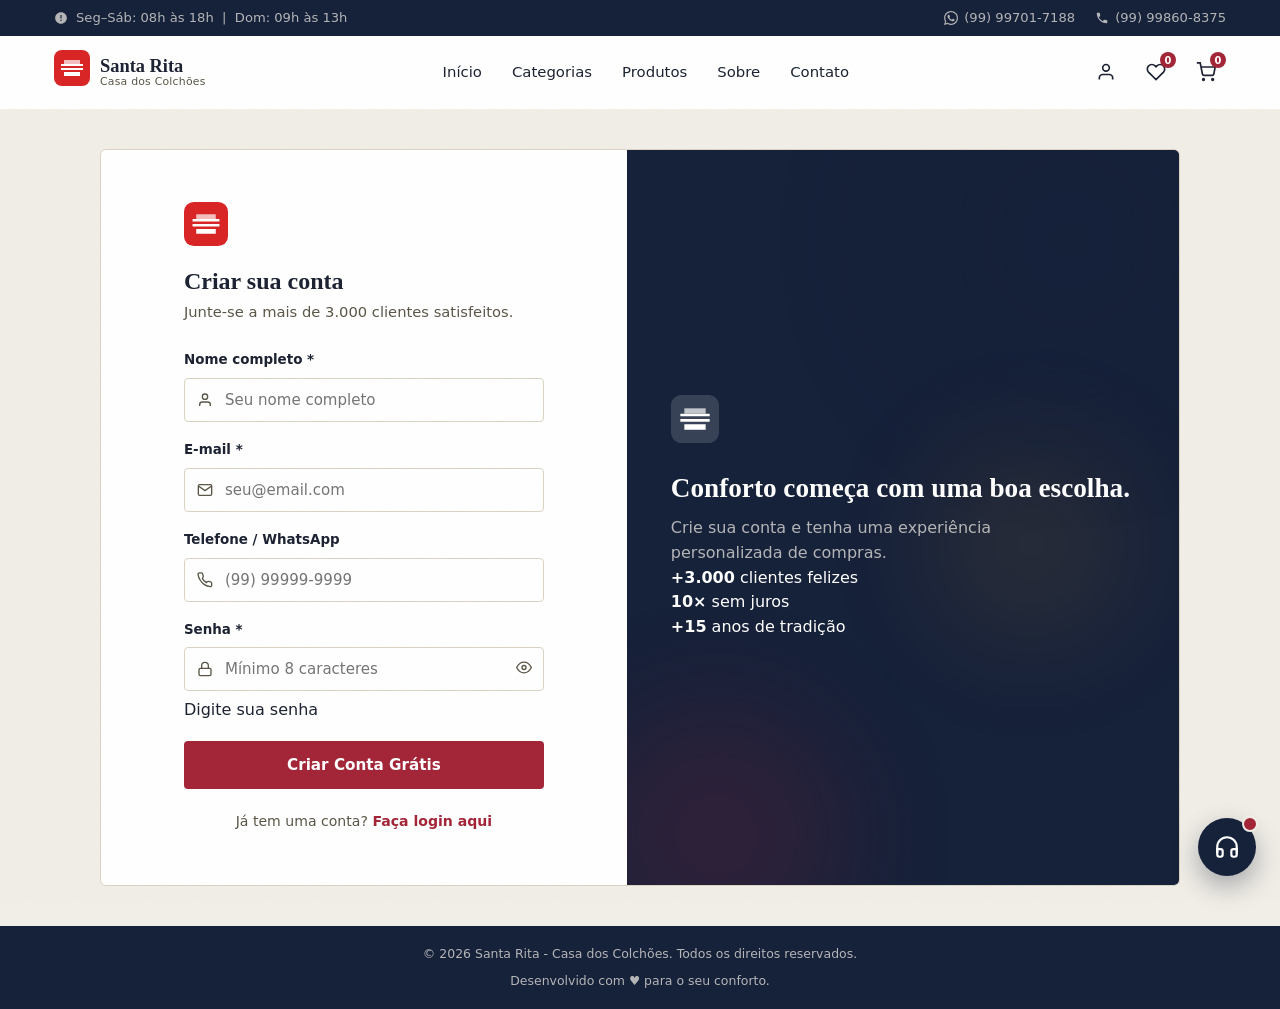
==== commit d616698a: "banco conect" ====
--- a/cadastro.html
+++ b/cadastro.html
@@ -9,6 +9,7 @@
   <link rel="preconnect" href="https://fonts.gstatic.com" crossorigin />
   <link href="https://fonts.googleapis.com/css2?family=Playfair+Display:wght@400;600;700&family=Inter:wght@300;400;500;600&display=swap" rel="stylesheet" />
   <link rel="stylesheet" href="style.css" />
+  <link rel="stylesheet" href="enhancements.css" />
 </head>
 <body class="auth-page">
 
@@ -197,6 +198,7 @@
   <div class="toast-container" id="toast-container" aria-live="polite" aria-atomic="true"></div>
 
   <script src="script.js"></script>
+  <script src="enhancements.js"></script>
   <script>
     document.addEventListener('DOMContentLoaded', () => {
       document.querySelectorAll('.ano-footer').forEach(el => el.textContent = new Date().getFullYear());
--- a/style.css
+++ b/style.css
@@ -1,2399 +1,604 @@
 /* ================================================
-   SANTA RITA - CASA DOS COLCHÕES
-   style.css — Mobile-First, CSS3 Moderno
-   ================================================ */
-
-/* ===== RESET & ROOT ===== */
-*, *::before, *::after {
-  box-sizing: border-box;
-  margin: 0;
-  padding: 0;
-}
+   SANTA RITA — CASA DOS COLCHÕES
+   style.css — sistema de base do site
+   Tipografia: Fraunces (display) + Work Sans (corpo)
+   ================================================ */
+
+*, *::before, *::after { box-sizing: border-box; margin: 0; padding: 0; }
 
 :root {
-  /* === CORES DA MARCA === */
-  --azul-santa-rita:    #1E4D8C;
-  --azul-escuro:        #163A6E;
-  --vermelho-santa-rita:#D92525;
-  --vermelho-hover:     #B71C1C;
-  --branco-puro:        #FFFFFF;
-  --fundo-cinza-claro:  #F8F9FA;
-
-  /* === TEXTO === */
-  --texto-principal:    #333333;
-  --texto-secundario:   #666666;
-  --texto-muted:        #999999;
-
-  /* === BORDAS & SOMBRAS === */
-  --borda:              #E2E6EA;
-  --sombra-sm:          0 1px 4px rgba(0,0,0,.08);
-  --sombra-md:          0 4px 16px rgba(0,0,0,.10);
-  --sombra-lg:          0 8px 32px rgba(0,0,0,.14);
-  --sombra-card:        0 2px 12px rgba(30,77,140,.08);
-
-  /* === TIPOGRAFIA === */
-  --fonte-display:      'Playfair Display', Georgia, serif;
-  --fonte-corpo:        'Inter', system-ui, sans-serif;
-
-  /* === LAYOUT === */
-  --raio:               10px;
-  --raio-lg:            18px;
-  --container:          1200px;
-  --espaco-secao:       80px;
-
-  /* === TRANSIÇÕES === */
-  --transicao:          all .25s cubic-bezier(.4,0,.2,1);
-}
-
-html {
-  scroll-behavior: smooth;
-  font-size: 16px;
+  /* ===== PALETA ===== */
+  --tinta:          #1D2333;   /* texto principal / profundidade */
+  --marinho:        #16213A;   /* faixas escuras */
+  --marinho-2:      #1E2E4C;
+  --vermelho:       #A32638;   /* vermelho-tijolo da marca */
+  --vermelho-escuro:#7E1C2A;
+  --papel:          #F1EEE7;   /* fundo neutro quente */
+  --papel-2:        #E9E4D8;
+  --branco:         #FFFFFF;
+  --latao:          #A9812F;   /* detalhe raro */
+  --linha:          #DAD3C4;   /* bordas finas sobre papel */
+  --linha-escura:   rgba(255,255,255,.14);
+  --texto-suave:    #5B5647;
+  --texto-claro:    rgba(241,238,231,.72);
+
+  /* aliases usados por outras páginas/JS legado */
+  --azul-santa-rita: var(--marinho);
+  --primary-red: var(--vermelho);
+  --primary-red-hover: var(--vermelho-escuro);
+  --primary-red-light: #F6E7E7;
+  --branco-puro: var(--branco);
+  --fundo-cinza-claro: var(--papel);
+  --fundo-page: var(--papel);
+  --fundo-stats: var(--marinho);
+  --fundo-vitrine: var(--branco);
+  --fundo-cta: var(--marinho);
+  --texto-principal: var(--tinta);
+  --texto-secundario: var(--texto-suave);
+  --texto-muted: #8B8574;
+  --borda: var(--linha);
+
+  /* ===== TIPOGRAFIA ===== */
+  --fonte-display: 'Fraunces', Georgia, serif;
+  --fonte-corpo:   'Work Sans', system-ui, -apple-system, sans-serif;
+
+  /* ===== LAYOUT ===== */
+  --raio:      4px;
+  --raio-lg:   6px;
+  --container: 1220px;
+  --espaco-secao: clamp(56px, 8vw, 108px);
+
+  /* ===== SOMBRA (uso raro, só em elevação real: modal, drawer) ===== */
+  --sombra-sm: 0 1px 3px rgba(29,35,51,.10);
+  --sombra-md: 0 8px 24px rgba(29,35,51,.14);
+  --sombra-lg: 0 20px 48px rgba(29,35,51,.22);
+
+  --transicao: all .22s cubic-bezier(.4,0,.2,1);
+}
+
+html { scroll-behavior: smooth; font-size: 16px; }
+
+@media (prefers-reduced-motion: reduce) {
+  html { scroll-behavior: auto; }
+  *, *::before, *::after { animation-duration: .01ms !important; animation-iteration-count: 1 !important; transition-duration: .01ms !important; }
 }
 
 body {
   font-family: var(--fonte-corpo);
-  color: var(--texto-principal);
-  background: var(--branco-puro);
-  line-height: 1.6;
+  color: var(--tinta);
+  background: var(--papel);
+  line-height: 1.55;
   -webkit-font-smoothing: antialiased;
-}
-
-img { display: block; max-width: 100%; }
+  overflow-x: hidden;
+}
+
+img { max-width: 100%; display: block; }
 a { color: inherit; text-decoration: none; }
-ul { list-style: none; }
-button { cursor: pointer; border: none; background: none; font: inherit; }
-
-/* ===== FOCO ACESSÍVEL ===== */
+button { font-family: inherit; cursor: pointer; background: none; border: none; color: inherit; }
+ul[role="list"] { list-style: none; }
+address { font-style: normal; }
+input, select { font-family: inherit; }
+
 :focus-visible {
-  outline: 2px solid var(--vermelho-santa-rita);
-  outline-offset: 3px;
-  border-radius: 4px;
-}
-
-/* ===== UTILIDADES ===== */
-.container {
-  width: 100%;
-  max-width: var(--container);
-  margin-inline: auto;
-  padding-inline: 20px;
-}
-
-.section-header {
-  text-align: center;
-  margin-bottom: 48px;
-}
-
-.section-titulo {
-  font-family: var(--fonte-display);
-  font-size: clamp(1.75rem, 4vw, 2.5rem);
-  font-weight: 700;
-  color: var(--texto-principal);
-  line-height: 1.25;
-  margin-bottom: 12px;
-}
-
-.section-subtitulo {
-  font-size: 1rem;
-  color: var(--texto-secundario);
-  max-width: 560px;
-  margin-inline: auto;
-}
-
-/* ===== BOTÕES ===== */
+  outline: 2px solid var(--vermelho);
+  outline-offset: 2px;
+}
+
+.container { max-width: var(--container); margin-inline: auto; padding-inline: 24px; }
+
+h1, h2, h3, h4 { font-family: var(--fonte-display); font-weight: 600; line-height: 1.14; color: var(--tinta); }
+
+.section-header { max-width: 620px; margin-bottom: 40px; }
+.section-titulo { font-size: clamp(1.65rem, 3vw, 2.35rem); letter-spacing: -.01em; }
+.section-subtitulo { margin-top: 10px; color: var(--texto-suave); font-size: 1.02rem; max-width: 60ch; }
+
+section { padding-block: var(--espaco-secao); }
+
+/* ================================================
+   BOTÕES
+   ================================================ */
 .btn {
   display: inline-flex;
   align-items: center;
-  gap: 8px;
+  justify-content: center;
+  gap: 9px;
   padding: 14px 28px;
-  border-radius: var(--raio);
   font-size: .95rem;
   font-weight: 600;
-  letter-spacing: .01em;
+  border-radius: var(--raio);
+  border: 1px solid transparent;
   transition: var(--transicao);
-  cursor: pointer;
-  border: 2px solid transparent;
-  text-align: center;
-}
-
-.btn--primario {
-  background: var(--vermelho-santa-rita);
-  color: var(--branco-puro);
-  border-color: var(--vermelho-santa-rita);
-}
-.btn--primario:hover,
-.btn--primario:focus-visible {
-  background: var(--vermelho-hover);
-  border-color: var(--vermelho-hover);
-  transform: translateY(-2px);
-  box-shadow: 0 6px 20px rgba(217,37,37,.35);
-}
-
-.btn--outline {
-  background: transparent;
-  color: var(--branco-puro);
-  border-color: rgba(255,255,255,.7);
-}
-.btn--outline:hover,
-.btn--outline:focus-visible {
-  background: rgba(255,255,255,.12);
-  border-color: var(--branco-puro);
-}
-
-.btn--outline-dark {
-  background: transparent;
-  color: var(--texto-principal);
-  border-color: var(--borda);
-}
-.btn--outline-dark:hover,
-.btn--outline-dark:focus-visible {
-  border-color: var(--vermelho-santa-rita);
-  color: var(--vermelho-santa-rita);
-  transform: translateY(-1px);
-}
-
-.btn--branco {
-  background: var(--branco-puro);
-  color: var(--vermelho-santa-rita);
-  border-color: var(--branco-puro);
-  font-weight: 700;
-}
-.btn--branco:hover,
-.btn--branco:focus-visible {
-  background: transparent;
-  color: var(--branco-puro);
-  box-shadow: 0 4px 16px rgba(255,255,255,.25);
-}
-
-.btn--ghost {
-  background: transparent;
-  color: var(--texto-secundario);
-  border-color: var(--borda);
-  padding: 8px 16px;
-}
-.btn--ghost:hover { color: var(--vermelho-santa-rita); border-color: var(--vermelho-santa-rita); }
-
-.btn--sm { padding: 8px 18px; font-size: .875rem; }
-.btn--full { width: 100%; justify-content: center; }
-
-/* ===== TOPBAR ===== */
-.topbar {
-  background: var(--azul-santa-rita);
-  color: var(--branco-puro);
-  font-size: .8rem;
-  font-weight: 500;
-  padding: 8px 0;
-}
-
-.topbar__inner {
-  display: flex;
-  align-items: center;
-  justify-content: space-between;
-  gap: 12px;
-  flex-wrap: wrap;
-}
-
-.topbar__msg {
-  display: flex;
-  align-items: center;
-  gap: 6px;
-  opacity: .9;
-}
-
-.topbar__contacts {
-  display: flex;
-  align-items: center;
-  gap: 20px;
-}
-
-.topbar__phone {
-  display: flex;
-  align-items: center;
-  gap: 5px;
-  color: var(--branco-puro);
-  transition: opacity .2s;
-  font-size: .82rem;
-}
-.topbar__phone:hover { opacity: .75; }
-
-/* ===== HEADER ===== */
-.header {
-  position: sticky;
-  top: 0;
-  z-index: 900;
-  background: var(--branco-puro);
-  border-bottom: 1px solid var(--borda);
-  box-shadow: var(--sombra-sm);
-  transition: box-shadow .3s;
-}
-
-.header--scrolled { box-shadow: var(--sombra-md); }
-
-.header__inner {
-  display: flex;
-  align-items: center;
-  justify-content: space-between;
-  gap: 16px;
-  padding-block: 14px;
-}
-
-.header__logo {
-  display: flex;
-  align-items: center;
-  gap: 10px;
-  flex-shrink: 0;
-}
-
-.logo__text {
-  display: flex;
-  flex-direction: column;
-  line-height: 1.1;
-}
-.logo__text strong {
-  font-family: var(--fonte-display);
-  font-size: 1.1rem;
-  color: var(--azul-santa-rita);
-  font-weight: 700;
-}
-.logo__text small {
-  font-size: .7rem;
-  color: var(--texto-secundario);
-  text-transform: uppercase;
-  letter-spacing: .08em;
-}
-
-/* Nav desktop */
-.header__nav {
-  display: none;
-  flex: 1;
-  justify-content: center;
-}
-
-.nav__list {
-  display: flex;
-  align-items: center;
-  gap: 4px;
-}
-
-.nav__link {
-  padding: 8px 14px;
-  border-radius: 6px;
-  font-size: .9rem;
-  font-weight: 500;
-  color: var(--texto-secundario);
+  white-space: nowrap;
+}
+.btn--primario { background: var(--vermelho); color: var(--branco); }
+.btn--primario:hover { background: var(--vermelho-escuro); }
+.btn--outline { border-color: var(--linha-escura); color: var(--branco); }
+.btn--outline:hover { background: rgba(255,255,255,.1); }
+.btn--outline-dark { border-color: var(--tinta); color: var(--tinta); background: transparent; }
+.btn--outline-dark:hover { background: var(--tinta); color: var(--branco); }
+.btn--branco { background: var(--branco); color: var(--marinho); }
+.btn--branco:hover { background: var(--papel); }
+.btn--ghost { color: var(--texto-suave); text-decoration: underline; text-underline-offset: 3px; padding: 8px 4px; }
+.btn--full { width: 100%; }
+.btn--sm { padding: 9px 16px; font-size: .85rem; }
+.btn:disabled { opacity: .6; cursor: not-allowed; }
+
+/* ================================================
+   TOPBAR
+   ================================================ */
+.topbar { background: var(--marinho); color: var(--texto-claro); font-size: .82rem; }
+.topbar__inner { display: flex; align-items: center; justify-content: space-between; gap: 16px; padding-block: 8px; flex-wrap: wrap; }
+.topbar__msg { display: flex; align-items: center; gap: 8px; }
+.topbar__contacts { display: flex; gap: 20px; }
+.topbar__phone { display: flex; align-items: center; gap: 6px; color: var(--texto-claro); transition: var(--transicao); }
+.topbar__phone:hover { color: var(--branco); }
+
+/* ================================================
+   HEADER
+   ================================================ */
+.header { background: var(--branco); position: sticky; top: 0; z-index: 60; border-bottom: 1px solid transparent; transition: var(--transicao); }
+.header--scrolled { border-bottom-color: var(--linha); box-shadow: var(--sombra-sm); }
+.header__inner { display: flex; align-items: center; justify-content: space-between; gap: 24px; padding-block: 14px; }
+
+.header__logo { display: flex; align-items: center; gap: 10px; flex-shrink: 0; }
+.logo__text { display: flex; flex-direction: column; line-height: 1.1; }
+.logo__text strong { font-family: var(--fonte-display); font-size: 1.15rem; }
+.logo__text small { font-size: .68rem; color: var(--texto-suave); letter-spacing: .02em; }
+
+.nav__list { display: flex; align-items: center; gap: 30px; }
+.nav__link { font-size: .93rem; font-weight: 500; padding-block: 4px; border-bottom: 2px solid transparent; transition: var(--transicao); }
+.nav__link:hover { border-color: var(--vermelho); }
+.nav__link--dash { color: var(--vermelho); }
+
+.header__actions { display: flex; align-items: center; gap: 10px; }
+.action-btn { position: relative; width: 40px; height: 40px; display: flex; align-items: center; justify-content: center; border-radius: 50%; color: var(--tinta); transition: var(--transicao); }
+.action-btn:hover { background: var(--papel); }
+.badge { position: absolute; top: 0; right: 0; min-width: 16px; height: 16px; padding: 0 3px; background: var(--vermelho); color: var(--branco); font-size: .62rem; font-weight: 700; border-radius: 8px; display: flex; align-items: center; justify-content: center; }
+
+.header-user { display: flex; align-items: center; gap: 10px; }
+.header-user__avatar { width: 34px; height: 34px; border-radius: 50%; background: var(--marinho); color: var(--branco); display: flex; align-items: center; justify-content: center; font-weight: 700; font-size: .85rem; flex-shrink: 0; }
+.header-user__nome { display: flex; flex-direction: column; line-height: 1.15; }
+.header-user__nome strong { font-size: .84rem; }
+.header-user__nome small { font-size: .68rem; color: var(--texto-suave); }
+.btn--logout { font-size: .74rem; color: var(--vermelho); text-decoration: underline; text-underline-offset: 2px; margin-left: 4px; }
+
+.hamburger { display: none; flex-direction: column; gap: 5px; width: 26px; }
+.hamburger span { height: 2px; background: var(--tinta); border-radius: 2px; transition: var(--transicao); }
+.hamburger.ativo span:nth-child(1) { transform: translateY(7px) rotate(45deg); }
+.hamburger.ativo span:nth-child(2) { opacity: 0; }
+.hamburger.ativo span:nth-child(3) { transform: translateY(-7px) rotate(-45deg); }
+
+@media (max-width: 900px) {
+  .hamburger { display: flex; }
+  .header__nav { position: fixed; inset: 0 0 0 30%; background: var(--branco); transform: translateX(100%); transition: transform .3s ease; z-index: 70; padding: 90px 28px 28px; box-shadow: var(--sombra-lg); }
+  .header__nav.aberto { transform: translateX(0); }
+  .nav__list { flex-direction: column; align-items: flex-start; gap: 22px; }
+  .nav__link { font-size: 1.1rem; }
+}
+
+/* ================================================
+   HERO — imagem cheia de fundo, texto sobreposto
+   ================================================ */
+.hero {
+  position: relative; overflow: hidden; background: var(--marinho);
+  min-height: min(88vh, 780px); display: flex; align-items: center;
+}
+.hero__bg {
+  position: absolute; inset: 0; z-index: 0;
+  background-image: url("https://images.unsplash.com/photo-1616486338812-3dadae4b4ace?w=2000&q=85");
+  background-size: cover; background-position: center 35%;
+}
+.hero__bg::after {
+  /* Camada escura em degradê — garante contraste do texto sobre qualquer foto */
+  content: ''; position: absolute; inset: 0;
+  background:
+    linear-gradient(100deg, rgba(12,17,30,.92) 0%, rgba(12,17,30,.72) 38%, rgba(12,17,30,.34) 62%, rgba(12,17,30,.12) 100%),
+    linear-gradient(0deg, rgba(12,17,30,.55) 0%, transparent 35%);
+}
+.hero__inner {
+  position: relative; z-index: 1;
+  max-width: var(--container); margin-inline: auto; padding: clamp(64px, 11vw, 128px) 24px;
+  width: 100%;
+}
+.hero__txt { max-width: 640px; }
+.hero__foto { display: none; } /* substituída pelo fundo cheio (.hero__bg) */
+.hero__selo {
+  position: relative; display: inline-flex; flex-direction: column; margin-top: 34px;
+  background: rgba(241,238,231,.96); color: var(--tinta); backdrop-filter: blur(6px);
+  padding: 14px 22px; border-radius: var(--raio); box-shadow: var(--sombra-md);
+  font-family: var(--fonte-display); line-height: 1.1;
+}
+.hero__selo strong { display: block; font-size: 1.5rem; color: var(--vermelho); }
+.hero__selo span { font-family: var(--fonte-corpo); font-size: .74rem; color: var(--texto-suave); }
+
+.hero__titulo { font-size: clamp(2.1rem, 4.2vw, 3.4rem); color: var(--branco); letter-spacing: -.01em; }
+.hero__subtitulo { margin-top: 18px; color: var(--texto-claro); font-size: 1.08rem; max-width: 46ch; }
+.hero__linha { margin-top: 22px; padding-top: 18px; border-top: 1px solid rgba(255,255,255,.22); color: var(--texto-claro); font-size: .92rem; max-width: 46ch; }
+.hero__ctas { margin-top: 30px; display: flex; gap: 14px; flex-wrap: wrap; }
+
+@media (max-width: 860px) {
+  .hero { min-height: auto; }
+  .hero__bg { background-position: center 30%; }
+  .hero__selo { margin-top: 24px; }
+}
+
+/* ================================================
+   DIFERENCIAIS — grade única, sempre alinhada
+   ================================================ */
+.diferenciais { background: var(--papel); border-bottom: 1px solid var(--linha); }
+.diferenciais__inner {
+  display: grid;
+  grid-template-columns: repeat(5, 1fr);
+}
+.diferencial {
+  display: flex; align-items: center; gap: 12px; padding: 22px 20px;
+  border-right: 1px solid var(--linha); min-width: 0;
+}
+.diferencial:last-child { border-right: none; }
+.diferencial__icon { color: var(--vermelho); flex-shrink: 0; }
+.diferencial__texto strong { display: block; font-size: .88rem; white-space: nowrap; }
+.diferencial__texto span { font-size: .76rem; color: var(--texto-suave); }
+
+@media (max-width: 980px) {
+  .diferenciais__inner { grid-template-columns: repeat(3, 1fr); }
+  .diferencial { border-bottom: 1px solid var(--linha); }
+  .diferencial:nth-child(3n) { border-right: none; }
+}
+@media (max-width: 620px) {
+  .diferenciais__inner { grid-template-columns: repeat(2, 1fr); }
+  .diferencial:nth-child(3n) { border-right: 1px solid var(--linha); }
+  .diferencial:nth-child(2n) { border-right: none; }
+  .diferencial__texto strong { white-space: normal; }
+}
+
+/* ================================================
+   BANNER PROMOCIONAL
+   ================================================ */
+.banner-promo { position: relative; background: var(--tinta); }
+.banner-promo__track-wrap { overflow: hidden; }
+.banner-promo__track { display: flex; transition: transform .5s cubic-bezier(.4,0,.2,1); }
+.banner-slide { position: relative; flex: 0 0 100%; aspect-ratio: 21/8; min-height: 220px; }
+.banner-slide img { width: 100%; height: 100%; object-fit: cover; filter: saturate(1.02); }
+.banner-slide__overlay {
+  position: absolute; inset: 0; display: flex; flex-direction: column; justify-content: center; gap: 8px;
+  padding: 0 8%; max-width: 560px;
+  background: linear-gradient(90deg, rgba(15,20,34,.88) 0%, rgba(15,20,34,.55) 55%, transparent 100%);
+}
+/* Especificidade explícita: evita que a cor padrão de h1-h4 (var(--tinta))
+   sobrescreva o branco herdado do overlay — era essa a causa do título
+   aparecer escuro e ilegível em cima da foto. */
+.banner-slide__tag { font-size: .78rem; color: var(--papel) !important; opacity: .9; letter-spacing: .02em; text-transform: uppercase; }
+.banner-slide__titulo { font-family: var(--fonte-display); font-size: clamp(1.5rem, 3vw, 2.3rem); color: var(--branco) !important; margin-top: 2px; }
+.banner-slide__sub { font-size: .95rem; opacity: .92; max-width: 38ch; color: var(--branco) !important; }
+.banner-slide__cta {
+  margin-top: 10px; font-size: .85rem; font-weight: 600; color: var(--branco) !important;
+  display: inline-flex; align-items: center; gap: 6px; width: fit-content;
+  padding: 10px 18px; border-radius: 999px; background: var(--vermelho);
   transition: var(--transicao);
-  position: relative;
-}
-.nav__link::after {
-  content: '';
-  position: absolute;
-  bottom: 2px;
-  left: 14px;
-  right: 14px;
-  height: 2px;
-  background: var(--vermelho-santa-rita);
-  border-radius: 1px;
-  transform: scaleX(0);
-  transition: transform .25s;
-}
-.nav__link:hover { color: var(--texto-principal); }
-.nav__link:hover::after,
-.nav__link.ativo::after { transform: scaleX(1); }
-.nav__link.ativo { color: var(--vermelho-santa-rita); font-weight: 600; }
-
-/* Actions */
-.header__actions {
-  display: flex;
-  align-items: center;
-  gap: 8px;
-}
-
-.action-btn {
-  position: relative;
-  width: 40px;
-  height: 40px;
-  border-radius: 8px;
-  display: flex;
-  align-items: center;
-  justify-content: center;
-  color: var(--texto-secundario);
-  transition: var(--transicao);
-}
-.action-btn:hover {
-  background: var(--fundo-cinza-claro);
-  color: var(--azul-santa-rita);
-}
-
-.badge {
-  position: absolute;
-  top: 4px;
-  right: 4px;
-  background: var(--vermelho-santa-rita);
-  color: var(--branco-puro);
-  font-size: .6rem;
-  font-weight: 700;
-  line-height: 1;
-  min-width: 16px;
-  height: 16px;
-  border-radius: 99px;
-  display: flex;
-  align-items: center;
-  justify-content: center;
-  padding: 0 4px;
-}
-.badge[data-zero="true"] { display: none; }
-
-/* Hamburger */
-.hamburger {
-  display: flex;
-  flex-direction: column;
-  gap: 5px;
-  width: 36px;
-  height: 36px;
-  align-items: center;
-  justify-content: center;
-  border-radius: 8px;
-  transition: background .2s;
-}
-.hamburger:hover { background: var(--fundo-cinza-claro); }
-.hamburger span {
-  display: block;
-  width: 22px;
-  height: 2px;
-  background: var(--texto-principal);
-  border-radius: 1px;
-  transition: var(--transicao);
-}
-.hamburger.ativo span:nth-child(1) { transform: rotate(45deg) translate(5px, 5px); }
-.hamburger.ativo span:nth-child(2) { opacity: 0; }
-.hamburger.ativo span:nth-child(3) { transform: rotate(-45deg) translate(5px, -5px); }
-
-/* Nav mobile */
-@media (max-width: 767px) {
-  .header__nav {
-    display: block;
-    position: fixed;
-    top: 0; left: 0; right: 0; bottom: 0;
-    background: rgba(0,0,0,.5);
-    z-index: 800;
-    opacity: 0;
-    visibility: hidden;
-    transition: opacity .3s, visibility .3s;
-  }
-  .header__nav.aberto {
-    opacity: 1;
-    visibility: visible;
-  }
-  .nav__list {
-    position: absolute;
-    top: 0;
-    right: 0;
-    width: min(300px, 80vw);
-    height: 100%;
-    flex-direction: column;
-    align-items: stretch;
-    gap: 0;
-    background: var(--branco-puro);
-    padding: 80px 20px 40px;
-    box-shadow: var(--sombra-lg);
-    transform: translateX(100%);
-    transition: transform .35s cubic-bezier(.4,0,.2,1);
-  }
-  .header__nav.aberto .nav__list {
-    transform: translateX(0);
-  }
-  .nav__link {
-    display: block;
-    padding: 14px 8px;
-    font-size: 1rem;
-    border-bottom: 1px solid var(--borda);
-  }
-  .nav__link::after { display: none; }
-}
-
-@media (min-width: 768px) {
-  .header__nav { display: flex; }
-  .hamburger { display: none; }
-}
-
-/* ===== HERO ===== */
-.hero {
-  position: relative;
-  min-height: 100svh;
-  display: flex;
-  align-items: center;
-  overflow: hidden;
-  background:
-    linear-gradient(
-      135deg,
-      rgba(30,77,140,.88) 0%,
-      rgba(20,50,100,.75) 50%,
-      rgba(10,20,50,.6) 100%
-    ),
-    url('https://images.unsplash.com/photo-1631049307264-da0ec9d70304?w=1600&q=80') center/cover no-repeat;
-}
-
-.hero__overlay {
-  position: absolute;
-  inset: 0;
-  background: radial-gradient(ellipse at 60% 40%, rgba(217,37,37,.08) 0%, transparent 65%);
-  pointer-events: none;
-}
-
-.hero__content {
-  position: relative;
-  z-index: 2;
-  padding-block: 120px 80px;
-  max-width: 700px;
-}
-
-.hero__eyebrow {
-  display: inline-flex;
-  align-items: center;
-  gap: 8px;
-  font-size: .8rem;
-  font-weight: 600;
-  color: rgba(255,255,255,.75);
-  text-transform: uppercase;
-  letter-spacing: .15em;
-  margin-bottom: 20px;
-}
-.hero__eyebrow::before {
-  content: '';
-  display: block;
-  width: 28px;
-  height: 2px;
-  background: var(--vermelho-santa-rita);
-  border-radius: 1px;
-}
-
-.hero__titulo {
-  font-family: var(--fonte-display);
-  font-size: clamp(2.2rem, 6vw, 4rem);
-  font-weight: 700;
-  color: var(--branco-puro);
-  line-height: 1.15;
-  margin-bottom: 20px;
-}
-.hero__titulo em {
-  font-style: italic;
-  color: #FFCDD2;
-}
-
-.hero__subtitulo {
-  font-size: clamp(.95rem, 2vw, 1.15rem);
-  color: rgba(255,255,255,.82);
-  max-width: 520px;
-  margin-bottom: 36px;
-  line-height: 1.7;
-}
-
-.hero__ctas {
-  display: flex;
-  flex-wrap: wrap;
-  gap: 14px;
-}
-
-.hero__scroll-hint {
-  position: absolute;
-  bottom: 32px;
-  left: 50%;
-  transform: translateX(-50%);
-  width: 24px;
-  height: 40px;
-  border: 2px solid rgba(255,255,255,.35);
-  border-radius: 12px;
-  display: flex;
-  align-items: flex-start;
-  justify-content: center;
-  padding-top: 6px;
-}
-.hero__scroll-hint span {
-  width: 4px;
-  height: 8px;
-  background: rgba(255,255,255,.6);
-  border-radius: 2px;
-  animation: scrollHint 1.8s ease-in-out infinite;
-}
-@keyframes scrollHint {
-  0%, 100% { transform: translateY(0); opacity: 1; }
-  80% { transform: translateY(12px); opacity: 0; }
-}
-
-/* ===== STATS STRIP ===== */
-.stats-strip {
-  background: var(--azul-santa-rita);
-  padding: 28px 0;
-}
-
-.stats-strip__inner {
-  display: grid;
-  grid-template-columns: repeat(2, 1fr);
-  gap: 24px;
-}
-
-@media (min-width: 600px) {
-  .stats-strip__inner { grid-template-columns: repeat(4, 1fr); }
-}
-
-.stat {
-  text-align: center;
-  color: var(--branco-puro);
-}
-.stat__num {
-  display: block;
-  font-family: var(--fonte-display);
-  font-size: 1.9rem;
-  font-weight: 700;
-  line-height: 1.1;
-}
-.stat__label {
-  font-size: .78rem;
-  opacity: .75;
-  text-transform: uppercase;
-  letter-spacing: .05em;
-}
-
-/* ===== CATEGORIAS ===== */
-.categorias {
-  padding-top: var(--espaco-secao);
-  padding-bottom: 48px;
-}
-
-.categorias__track-wrap {
-  overflow-x: auto;
-  -webkit-overflow-scrolling: touch;
-  scrollbar-width: none;
-  padding: 12px 20px 24px;
-  cursor: grab;
-}
-.categorias__track-wrap:active { cursor: grabbing; }
-.categorias__track-wrap::-webkit-scrollbar { display: none; }
-
-.categorias__track {
-  display: flex;
-  gap: 16px;
-  width: max-content;
-  padding-inline: max(0px, calc((100vw - var(--container)) / 2));
-}
-
+}
+.banner-slide:hover .banner-slide__cta { background: var(--vermelho-escuro, #7c1c29); transform: translateX(2px); }
+
+.banner-promo__arrow {
+  position: absolute; top: 50%; translate: 0 -50%; width: 40px; height: 40px; border-radius: 50%;
+  background: rgba(255,255,255,.15); color: var(--branco); display: flex; align-items: center; justify-content: center;
+  backdrop-filter: blur(4px); transition: var(--transicao);
+}
+.banner-promo__arrow:hover { background: rgba(255,255,255,.28); }
+.banner-promo__arrow--prev { left: 18px; }
+.banner-promo__arrow--next { right: 18px; }
+.banner-promo__dots { position: absolute; bottom: 16px; left: 50%; translate: -50% 0; display: flex; gap: 7px; }
+.banner-promo__dots button { width: 7px; height: 7px; border-radius: 50%; background: rgba(255,255,255,.45); }
+.banner-promo__dots button.ativo { background: var(--branco); width: 20px; border-radius: 4px; }
+
+@media (max-width: 700px) {
+  .banner-slide { aspect-ratio: 4/5; }
+  .banner-slide__overlay { background: linear-gradient(0deg, rgba(20,25,40,.88) 30%, rgba(20,25,40,.1) 100%); align-items: flex-start; justify-content: flex-end; padding: 0 24px 32px; max-width: none; }
+}
+
+/* ================================================
+   ESTATÍSTICAS — faixa marinho
+   ================================================ */
+.stats-strip { background: var(--marinho); color: var(--branco); }
+.stats-strip__inner { display: flex; flex-wrap: wrap; }
+.stat { flex: 1 1 200px; padding: 34px 24px; border-right: 1px solid var(--linha-escura); }
+.stat:last-child { border-right: none; }
+.stat__num { display: block; font-family: var(--fonte-display); font-size: clamp(1.6rem, 3vw, 2.2rem); color: var(--papel); }
+.stat__label { font-size: .82rem; color: var(--texto-claro); }
+
+@media (max-width: 700px) {
+  .stat { flex: 1 1 50%; border-right: none; border-bottom: 1px solid var(--linha-escura); }
+}
+
+/* ================================================
+   CATEGORIAS — faixa de fotos com rótulo
+   ================================================ */
+.categorias { background: var(--papel); }
+.categorias__grid {
+  display: grid; grid-template-columns: repeat(4, 1fr); gap: 14px;
+}
 .cat-card {
-  flex-shrink: 0;
-  display: flex;
-  flex-direction: column;
-  align-items: center;
-  gap: 12px;
-  padding: 20px 24px;
-  background: var(--branco-puro);
-  border: 2px solid var(--borda);
-  border-radius: var(--raio-lg);
-  cursor: pointer;
-  transition: var(--transicao);
-  min-width: 120px;
-  user-select: none;
-}
-.cat-card:hover,
-.cat-card.ativa {
-  border-color: var(--vermelho-santa-rita);
-  box-shadow: 0 4px 20px rgba(217,37,37,.15);
-  transform: translateY(-3px);
-}
-.cat-card.ativa { background: #FFF5F5; }
-
-.cat-card__icon {
-  width: 56px;
-  height: 56px;
-  background: var(--fundo-cinza-claro);
-  border-radius: 12px;
-  display: flex;
-  align-items: center;
-  justify-content: center;
-  font-size: 1.75rem;
-  transition: var(--transicao);
-}
-.cat-card.ativa .cat-card__icon,
-.cat-card:hover .cat-card__icon {
-  background: #FFE8E8;
-}
-
+  position: relative; aspect-ratio: 3/3.6; border-radius: var(--raio);
+  background-color: var(--papel-2); background-size: cover; background-position: center;
+  cursor: pointer; overflow: hidden; transition: var(--transicao);
+}
+.cat-card::after {
+  content: ''; position: absolute; inset: 0;
+  background: linear-gradient(180deg, transparent 45%, rgba(22,33,58,.86) 100%);
+}
 .cat-card__nome {
-  font-size: .82rem;
-  font-weight: 600;
-  color: var(--texto-principal);
-  text-align: center;
-}
-.cat-card.ativa .cat-card__nome { color: var(--vermelho-santa-rita); }
-
-/* ===== VITRINE ===== */
-.vitrine {
-  background: var(--fundo-cinza-claro);
-  padding-block: var(--espaco-secao);
-}
-
-/* Filtros */
-.filtros {
-  display: flex;
-  flex-wrap: wrap;
-  align-items: flex-end;
-  gap: 20px;
-  background: var(--branco-puro);
-  border: 1px solid var(--borda);
-  border-radius: var(--raio);
-  padding: 20px 24px;
-  margin-bottom: 32px;
-  box-shadow: var(--sombra-sm);
-}
-
-.filtros__grupo {
-  display: flex;
-  flex-direction: column;
-  gap: 6px;
-  min-width: 160px;
-}
-
-.filtros__label {
-  font-size: .8rem;
-  font-weight: 600;
-  color: var(--texto-secundario);
-  text-transform: uppercase;
-  letter-spacing: .06em;
-}
-
-.filtros__select,
-.filtros__range {
-  border: 1px solid var(--borda);
-  border-radius: 6px;
-  padding: 8px 12px;
-  font-size: .9rem;
-  font-family: var(--fonte-corpo);
-  color: var(--texto-principal);
-  background: var(--branco-puro);
-  transition: border-color .2s;
-}
-.filtros__select:focus,
-.filtros__range:focus { outline: none; border-color: var(--azul-santa-rita); }
-
-.filtros__range {
-  padding: 4px 0;
-  accent-color: var(--vermelho-santa-rita);
-  min-width: 180px;
-}
-
-/* Grid de produtos */
-.vitrine__grid {
-  display: grid;
-  grid-template-columns: repeat(auto-fill, minmax(260px, 1fr));
-  gap: 24px;
-}
-
-/* Card de Produto */
-.produto-card {
-  background: var(--branco-puro);
-  border-radius: var(--raio-lg);
-  border: 1px solid var(--borda);
-  overflow: hidden;
-  transition: var(--transicao);
-  cursor: pointer;
-  display: flex;
-  flex-direction: column;
-  box-shadow: var(--sombra-card);
-}
-.produto-card:hover {
-  transform: translateY(-6px);
-  box-shadow: var(--sombra-lg);
-  border-color: rgba(217,37,37,.2);
-}
-
-.produto-card__img-wrap {
-  position: relative;
-  aspect-ratio: 4 / 3;
-  overflow: hidden;
-  background: var(--fundo-cinza-claro);
-}
-.produto-card__img-wrap img {
-  width: 100%;
-  height: 100%;
-  object-fit: cover;
-  transition: transform .4s ease;
-}
-.produto-card:hover .produto-card__img-wrap img {
-  transform: scale(1.05);
-}
-
-.produto-card__tag {
-  position: absolute;
-  top: 12px;
-  left: 12px;
-  background: var(--vermelho-santa-rita);
-  color: var(--branco-puro);
-  font-size: .7rem;
-  font-weight: 700;
-  text-transform: uppercase;
-  letter-spacing: .06em;
-  padding: 4px 10px;
-  border-radius: 99px;
-}
-
-.produto-card__fav {
-  position: absolute;
-  top: 10px;
-  right: 10px;
-  width: 34px;
-  height: 34px;
-  background: var(--branco-puro);
-  border-radius: 50%;
-  display: flex;
-  align-items: center;
-  justify-content: center;
-  box-shadow: var(--sombra-sm);
-  transition: var(--transicao);
-  color: var(--texto-muted);
-}
-.produto-card__fav:hover,
-.produto-card__fav.ativo { color: var(--vermelho-santa-rita); }
-.produto-card__fav.ativo svg { fill: var(--vermelho-santa-rita); }
-
-.produto-card__corpo {
-  padding: 16px 18px 20px;
-  flex: 1;
-  display: flex;
-  flex-direction: column;
-}
-
-.produto-card__cat {
-  font-size: .72rem;
-  font-weight: 600;
-  color: var(--azul-santa-rita);
-  text-transform: uppercase;
-  letter-spacing: .1em;
-  margin-bottom: 6px;
-}
-
-.produto-card__titulo {
-  font-family: var(--fonte-display);
-  font-size: 1.05rem;
-  font-weight: 600;
-  color: var(--texto-principal);
-  line-height: 1.3;
-  margin-bottom: 12px;
-  flex: 1;
-}
-
-.produto-card__precos {
-  margin-bottom: 14px;
-}
-
-.produto-card__avista {
-  font-size: 1.35rem;
-  font-weight: 700;
-  color: var(--vermelho-santa-rita);
-  line-height: 1;
-}
-
-.produto-card__parcelado {
-  font-size: .78rem;
-  color: var(--texto-secundario);
-  margin-top: 3px;
-}
-
-.produto-card__ver {
-  display: flex;
-  align-items: center;
-  justify-content: center;
-  gap: 6px;
-  width: 100%;
-  padding: 11px;
-  background: var(--fundo-cinza-claro);
-  border-radius: 8px;
-  font-size: .85rem;
-  font-weight: 600;
-  color: var(--texto-principal);
-  transition: var(--transicao);
-}
-.produto-card:hover .produto-card__ver {
-  background: var(--vermelho-santa-rita);
-  color: var(--branco-puro);
-}
-
-.vitrine__footer {
-  text-align: center;
-  margin-top: 40px;
-}
-
-/* Estado vazio */
-.vitrine-vazia {
-  grid-column: 1 / -1;
-  text-align: center;
-  padding: 60px 20px;
-  color: var(--texto-secundario);
-}
-.vitrine-vazia svg {
-  margin: 0 auto 16px;
-  opacity: .3;
-}
-.vitrine-vazia h3 {
-  font-size: 1.2rem;
-  color: var(--texto-principal);
-  margin-bottom: 8px;
-}
-
-/* ===== CTA BAND ===== */
-.cta-band {
-  background: linear-gradient(135deg, var(--vermelho-santa-rita) 0%, #A01A1A 100%);
-  padding: 60px 0;
-  position: relative;
-  overflow: hidden;
-}
-.cta-band::before {
-  content: '';
-  position: absolute;
-  top: -60px; right: -60px;
-  width: 280px; height: 280px;
-  border: 60px solid rgba(255,255,255,.06);
-  border-radius: 50%;
-}
-.cta-band::after {
-  content: '';
-  position: absolute;
-  bottom: -80px; left: -40px;
-  width: 240px; height: 240px;
-  border: 40px solid rgba(255,255,255,.05);
-  border-radius: 50%;
-}
-
-.cta-band__inner {
-  display: flex;
-  flex-direction: column;
-  align-items: center;
-  text-align: center;
-  gap: 24px;
-  position: relative;
-  z-index: 1;
-}
-
-@media (min-width: 768px) {
-  .cta-band__inner {
-    flex-direction: row;
-    justify-content: space-between;
-    text-align: left;
-  }
-}
-
-.cta-band__titulo {
-  font-family: var(--fonte-display);
-  font-size: clamp(1.6rem, 4vw, 2.2rem);
-  font-weight: 700;
-  color: var(--branco-puro);
-  margin-bottom: 8px;
-}
-.cta-band__sub {
-  color: rgba(255,255,255,.82);
-  max-width: 560px;
-  font-size: .95rem;
-}
-
-/* ===== SOBRE ===== */
-.sobre {
-  padding-block: var(--espaco-secao);
-}
-
-.sobre__inner {
-  display: grid;
-  grid-template-columns: 1fr;
-  gap: 48px;
-  align-items: center;
-}
-
-@media (min-width: 900px) {
-  .sobre__inner { grid-template-columns: 1fr 1.3fr; }
-}
-
-.sobre__img-wrap {
-  position: relative;
-  display: flex;
-  justify-content: center;
-}
-
-.sobre__img-placeholder {
-  width: 100%;
-  max-width: 400px;
-  aspect-ratio: 1;
-  background: linear-gradient(145deg, #E8EEF8, #F0F4FB);
-  border-radius: var(--raio-lg);
-  display: flex;
-  align-items: center;
-  justify-content: center;
-}
-
-.sobre__anos-badge {
-  position: absolute;
-  bottom: -16px;
-  right: max(0px, calc(50% - 200px));
-  background: var(--vermelho-santa-rita);
-  color: var(--branco-puro);
-  border-radius: var(--raio);
-  padding: 12px 20px;
-  text-align: center;
-  box-shadow: var(--sombra-md);
-  line-height: 1;
-}
-.sobre__anos-badge strong {
-  display: block;
-  font-family: var(--fonte-display);
-  font-size: 2rem;
-  font-weight: 700;
-}
-.sobre__anos-badge span { font-size: .75rem; opacity: .85; }
-
-.sobre__eyebrow {
-  display: inline-block;
-  font-size: .78rem;
-  font-weight: 600;
-  color: var(--vermelho-santa-rita);
-  text-transform: uppercase;
-  letter-spacing: .15em;
-  margin-bottom: 14px;
-}
-
-.sobre__txt .section-titulo { text-align: left; margin-bottom: 20px; }
-
-.sobre__txt p {
-  color: var(--texto-secundario);
-  line-height: 1.75;
-  margin-bottom: 14px;
-}
-
-.sobre__lista {
-  display: flex;
-  flex-direction: column;
-  gap: 10px;
-  margin-top: 24px;
-}
-.sobre__lista li {
-  display: flex;
-  align-items: center;
-  gap: 10px;
-  font-size: .9rem;
-  font-weight: 500;
-  color: var(--texto-principal);
-}
-.sobre__lista svg { color: var(--vermelho-santa-rita); flex-shrink: 0; }
-
-/* ===== DEPOIMENTOS ===== */
-.depoimentos {
-  background: var(--fundo-cinza-claro);
-  padding-block: var(--espaco-secao);
-}
-
-.dep__track-wrap { overflow: hidden; position: relative; }
-
+  position: absolute; left: 16px; right: 16px; bottom: 14px; z-index: 1;
+  color: var(--branco); font-family: var(--fonte-display); font-size: 1.02rem;
+}
+.cat-card:hover { transform: translateY(-4px); box-shadow: var(--sombra-md); }
+.cat-card.ativa { outline: 2px solid var(--vermelho); outline-offset: 2px; }
+
+@media (max-width: 900px) { .categorias__grid { grid-template-columns: repeat(3, 1fr); } }
+@media (max-width: 640px) {
+  .categorias__grid { display: flex; overflow-x: auto; scroll-snap-type: x mandatory; gap: 12px; margin-inline: -24px; padding-inline: 24px; }
+  .cat-card { flex: 0 0 46%; scroll-snap-align: start; aspect-ratio: 3/3.8; }
+}
+
+/* ================================================
+   VITRINE / PRODUTOS
+   ================================================ */
+.vitrine { background: var(--branco); }
+
+.filtros { display: flex; flex-wrap: wrap; gap: 18px; align-items: flex-end; margin-bottom: 32px; padding: 18px 20px; border: 1px solid var(--linha); border-radius: var(--raio); }
+.filtros__grupo { display: flex; flex-direction: column; gap: 6px; font-size: .82rem; }
+.filtros__label { color: var(--texto-suave); }
+.filtros__select, .filtros__range { font-size: .88rem; padding: 8px 10px; border: 1px solid var(--linha); border-radius: 4px; background: var(--branco); }
+
+.vitrine__grid { display: grid; grid-template-columns: repeat(4, 1fr); gap: 20px 22px; }
+
+.produto-card { border: 1px solid var(--linha); border-radius: var(--raio); overflow: hidden; cursor: pointer; transition: var(--transicao); background: var(--branco); }
+.produto-card:hover { border-color: var(--tinta); transform: translateY(-3px); box-shadow: var(--sombra-md); }
+.produto-card__img-wrap { position: relative; aspect-ratio: 4/3; overflow: hidden; background: var(--papel); }
+.produto-card__img-wrap img { width: 100%; height: 100%; object-fit: cover; transition: transform .4s ease; }
+.produto-card:hover .produto-card__img-wrap img { transform: scale(1.045); }
+.produto-card__tag { position: absolute; top: 10px; left: 10px; background: var(--vermelho); color: var(--branco); font-size: .68rem; font-weight: 700; padding: 4px 9px; border-radius: 3px; }
+.produto-card__fav { position: absolute; top: 8px; right: 8px; width: 32px; height: 32px; border-radius: 50%; background: rgba(255,255,255,.92); color: var(--tinta); display: flex; align-items: center; justify-content: center; transition: var(--transicao); }
+.produto-card__fav.ativo, .produto-card__fav:hover { color: var(--vermelho); }
+
+.produto-card__corpo { padding: 16px 16px 18px; }
+.produto-card__cat { font-size: .72rem; color: var(--texto-suave); text-transform: none; letter-spacing: 0; }
+.produto-card__titulo { font-family: var(--fonte-display); font-size: 1.05rem; margin-top: 3px; font-weight: 600; }
+.produto-card__precos { margin-top: 10px; }
+.produto-card__avista { font-family: var(--fonte-display); font-size: 1.2rem; color: var(--vermelho); }
+.produto-card__parcelado { font-size: .76rem; color: var(--texto-suave); margin-top: 2px; }
+.produto-card__ver { margin-top: 10px; display: flex; align-items: center; gap: 5px; font-size: .78rem; color: var(--tinta); opacity: 0; transform: translateX(-4px); transition: var(--transicao); }
+.produto-card:hover .produto-card__ver { opacity: 1; transform: translateX(0); }
+
+.vitrine-vazia { grid-column: 1/-1; text-align: center; padding: 60px 20px; color: var(--texto-suave); }
+.vitrine-vazia svg { margin-bottom: 14px; color: var(--linha); }
+.vitrine__footer { text-align: center; margin-top: 36px; }
+.skeleton { background: linear-gradient(90deg, var(--papel) 25%, var(--papel-2) 37%, var(--papel) 63%); background-size: 400% 100%; animation: skeleton-loading 1.4s ease infinite; }
+@keyframes skeleton-loading { 0% { background-position: 100% 50%; } 100% { background-position: 0 50%; } }
+
+@media (max-width: 980px) { .vitrine__grid { grid-template-columns: repeat(3, 1fr); } }
+@media (max-width: 700px) { .vitrine__grid { grid-template-columns: repeat(2, 1fr); gap: 14px; } .produto-card__corpo { padding: 12px; } }
+
+/* ================================================
+   CTA BAND
+   ================================================ */
+.cta-band { background: var(--vermelho); color: var(--branco); }
+.cta-band__inner { display: flex; align-items: center; justify-content: space-between; gap: 30px; flex-wrap: wrap; }
+.cta-band__titulo { color: var(--branco); font-size: clamp(1.5rem, 2.6vw, 2rem); }
+.cta-band__sub { margin-top: 8px; color: rgba(255,255,255,.85); max-width: 48ch; }
+
+/* ================================================
+   SOBRE
+   ================================================ */
+.sobre { background: var(--papel); }
+.sobre__inner { display: grid; grid-template-columns: .85fr 1.15fr; gap: 56px; align-items: center; }
+.sobre__img-wrap { position: relative; }
+.sobre__img-placeholder, .sobre__foto { aspect-ratio: 4/5; border-radius: var(--raio-lg); overflow: hidden; background: var(--papel-2); display: flex; align-items: center; justify-content: center; }
+.sobre__foto img { width: 100%; height: 100%; object-fit: cover; }
+.sobre__anos-badge { position: absolute; right: -16px; top: 24px; background: var(--marinho); color: var(--branco); padding: 14px 18px; border-radius: var(--raio); text-align: center; line-height: 1.1; box-shadow: var(--sombra-md); }
+.sobre__anos-badge strong { display: block; font-family: var(--fonte-display); font-size: 1.4rem; }
+.sobre__anos-badge span { font-size: .68rem; color: var(--texto-claro); }
+.sobre__eyebrow { display: block; margin-bottom: 8px; font-size: .85rem; color: var(--vermelho); font-weight: 600; }
+.sobre__txt p { margin-top: 14px; color: var(--texto-suave); max-width: 58ch; }
+.sobre__lista { margin-top: 22px; display: grid; gap: 11px; }
+.sobre__lista li { display: flex; align-items: center; gap: 10px; font-size: .92rem; }
+.sobre__lista svg { color: var(--vermelho); flex-shrink: 0; }
+
+@media (max-width: 860px) {
+  .sobre__inner { grid-template-columns: 1fr; }
+  .sobre__anos-badge { right: 12px; }
+}
+
+/* ================================================
+   DEPOIMENTOS — carrossel de fotos/vídeos de clientes
+   (scroll nativo com snap — substitui o cálculo manual de
+   translateX, que ficava dessincronizado com o breakpoint
+   do CSS e fazia cards "sumirem" no meio do carrossel)
+   ================================================ */
+.depoimentos { background: var(--papel); }
+.dep__track-wrap { position: relative; }
 .dep__track {
-  display: flex;
-  gap: 24px;
-  transition: transform .4s cubic-bezier(.4,0,.2,1);
-  will-change: transform;
-}
+  display: flex; gap: 20px; overflow-x: auto; scroll-snap-type: x mandatory;
+  padding: 6px 6px 18px; margin: -6px -6px 0; scrollbar-width: none;
+}
+.dep__track::-webkit-scrollbar { display: none; }
 
 .dep-card {
-  flex-shrink: 0;
-  background: var(--branco-puro);
-  border-radius: var(--raio-lg);
-  padding: 28px;
-  box-shadow: var(--sombra-card);
-  border: 1px solid var(--borda);
-  width: 100%;
-}
-
-@media (min-width: 768px) {
-  .dep-card { width: calc(50% - 12px); }
-}
-
-@media (min-width: 1024px) {
-  .dep-card { width: calc(33.333% - 16px); }
-}
-
-.dep-card__estrelas {
-  display: flex;
-  gap: 3px;
-  margin-bottom: 16px;
-}
-.dep-card__estrela {
-  width: 18px;
-  height: 18px;
-  fill: #F5A623;
-}
-
-.dep-card__texto {
-  font-size: .92rem;
-  color: var(--texto-secundario);
-  line-height: 1.75;
-  margin-bottom: 20px;
-  font-style: italic;
-}
-.dep-card__texto::before { content: '"'; }
-.dep-card__texto::after { content: '"'; }
-
-.dep-card__autor {
-  display: flex;
-  align-items: center;
-  gap: 12px;
-}
-
-.dep-card__avatar {
-  width: 42px;
-  height: 42px;
-  border-radius: 50%;
-  background: var(--azul-santa-rita);
-  color: var(--branco-puro);
-  display: flex;
-  align-items: center;
-  justify-content: center;
-  font-weight: 700;
-  font-size: .95rem;
-  flex-shrink: 0;
-}
-
-.dep-card__nome {
-  font-weight: 600;
-  font-size: .9rem;
-  color: var(--texto-principal);
-}
-.dep-card__cidade {
-  font-size: .78rem;
-  color: var(--texto-muted);
-}
-
-.dep__controls {
-  display: flex;
-  align-items: center;
-  justify-content: center;
-  gap: 16px;
-  margin-top: 32px;
-}
-
-.dep__btn {
-  width: 40px;
-  height: 40px;
-  border-radius: 50%;
-  border: 2px solid var(--borda);
-  display: flex;
-  align-items: center;
-  justify-content: center;
-  color: var(--texto-secundario);
-  transition: var(--transicao);
-}
-.dep__btn:hover {
-  border-color: var(--vermelho-santa-rita);
-  color: var(--vermelho-santa-rita);
-}
-
-.dep__dots { display: flex; gap: 8px; }
-.dep__dot {
-  width: 8px; height: 8px;
-  border-radius: 50%;
-  background: var(--borda);
-  border: none;
-  cursor: pointer;
-  transition: var(--transicao);
-}
-.dep__dot.ativo { background: var(--vermelho-santa-rita); width: 22px; border-radius: 4px; }
-
-/* ===== FOOTER ===== */
-.footer {
-  background: #111827;
-  color: var(--branco-puro);
-  padding-top: 64px;
-}
-
-.footer__grid {
-  display: grid;
-  grid-template-columns: 1fr;
-  gap: 40px;
-  padding-bottom: 48px;
-  border-bottom: 1px solid rgba(255,255,255,.08);
-}
-
-@media (min-width: 600px) {
-  .footer__grid { grid-template-columns: repeat(2, 1fr); }
-}
-@media (min-width: 960px) {
-  .footer__grid { grid-template-columns: 2fr 1fr 1fr 1.5fr; }
-}
-
-.footer__col--brand .footer__logo {
-  display: flex;
-  align-items: center;
-  gap: 10px;
-  margin-bottom: 16px;
-}
-
-.footer__col--brand .logo__text strong { color: var(--branco-puro); }
-.footer__col--brand .logo__text small { color: rgba(255,255,255,.45); }
-
-.footer__tagline {
-  font-size: .88rem;
-  color: rgba(255,255,255,.55);
-  line-height: 1.6;
-  margin-bottom: 20px;
-  max-width: 280px;
-}
-
-.footer__socials { display: flex; gap: 12px; }
-.social-link {
-  width: 38px; height: 38px;
-  border: 1px solid rgba(255,255,255,.15);
-  border-radius: 8px;
-  display: flex;
-  align-items: center;
-  justify-content: center;
-  color: rgba(255,255,255,.65);
-  transition: var(--transicao);
-}
-.social-link:hover {
-  background: var(--vermelho-santa-rita);
-  border-color: var(--vermelho-santa-rita);
-  color: var(--branco-puro);
-}
-
-.footer__heading {
-  font-size: .75rem;
-  font-weight: 700;
-  text-transform: uppercase;
-  letter-spacing: .12em;
-  color: rgba(255,255,255,.4);
-  margin-bottom: 18px;
-}
-
-.footer__list {
-  display: flex;
-  flex-direction: column;
-  gap: 10px;
-}
-
-.footer__link {
-  font-size: .88rem;
-  color: rgba(255,255,255,.65);
-  transition: color .2s;
-}
-.footer__link:hover { color: var(--branco-puro); }
-
-.footer__list--contact li {
-  display: flex;
-  align-items: flex-start;
-  gap: 10px;
-  font-size: .88rem;
-  color: rgba(255,255,255,.65);
-  line-height: 1.5;
-  font-style: normal;
-}
-.footer__list--contact svg { flex-shrink: 0; margin-top: 2px; opacity: .6; }
-
-.footer__bottom {
-  padding: 20px 0;
-}
-.footer__bottom-inner {
-  display: flex;
-  flex-wrap: wrap;
-  justify-content: space-between;
-  gap: 8px;
-}
-.footer__bottom p {
-  font-size: .78rem;
-  color: rgba(255,255,255,.35);
-}
-
-/* ===== MODAIS ===== */
-.modal-overlay {
-  position: fixed;
-  inset: 0;
-  background: rgba(0,0,0,.6);
-  z-index: 1000;
-  display: flex;
-  align-items: center;
-  justify-content: center;
-  padding: 20px;
-  opacity: 0;
-  visibility: hidden;
-  transition: opacity .3s, visibility .3s;
-  backdrop-filter: blur(4px);
-}
-.modal-overlay:not([hidden]) {
-  opacity: 1;
-  visibility: visible;
-}
-
-.modal {
-  background: var(--branco-puro);
-  border-radius: var(--raio-lg);
-  width: 100%;
-  max-width: 460px;
-  max-height: 90svh;
-  overflow-y: auto;
-  position: relative;
-  padding: 40px 36px;
-  box-shadow: 0 24px 64px rgba(0,0,0,.25);
-  animation: modalIn .3s cubic-bezier(.4,0,.2,1) both;
-}
-
-.modal--produto {
-  max-width: 860px;
-  padding: 0;
-  overflow: hidden;
-}
-
-@keyframes modalIn {
-  from { transform: translateY(24px) scale(.97); opacity: 0; }
-  to   { transform: translateY(0) scale(1); opacity: 1; }
-}
-
-.modal__fechar {
-  position: absolute;
-  top: 16px; right: 16px;
-  width: 36px; height: 36px;
-  border-radius: 50%;
-  display: flex;
-  align-items: center;
-  justify-content: center;
-  background: var(--fundo-cinza-claro);
-  color: var(--texto-secundario);
-  z-index: 10;
-  transition: var(--transicao);
-}
-.modal__fechar:hover { background: var(--borda); color: var(--texto-principal); }
-
-.modal__logo {
-  display: flex;
-  justify-content: center;
-  margin-bottom: 16px;
-}
-.modal__titulo {
-  font-family: var(--fonte-display);
-  font-size: 1.5rem;
-  font-weight: 700;
-  text-align: center;
-  margin-bottom: 24px;
-  color: var(--texto-principal);
-}
-
-.modal__tabs {
-  display: grid;
-  grid-template-columns: 1fr 1fr;
-  border-bottom: 2px solid var(--borda);
-  margin-bottom: 28px;
-}
-.modal__tab {
-  padding: 12px;
-  font-size: .9rem;
-  font-weight: 600;
-  color: var(--texto-muted);
-  border-bottom: 2px solid transparent;
-  margin-bottom: -2px;
-  transition: var(--transicao);
-}
-.modal__tab--ativo {
-  color: var(--vermelho-santa-rita);
-  border-bottom-color: var(--vermelho-santa-rita);
-}
-
-.modal__form { display: flex; flex-direction: column; gap: 18px; }
-
-.field { display: flex; flex-direction: column; gap: 6px; }
-.field__label {
-  font-size: .82rem;
-  font-weight: 600;
-  color: var(--texto-secundario);
-}
+  flex: 0 0 260px; scroll-snap-align: start; display: flex; flex-direction: column;
+  border-radius: var(--raio-lg); background: var(--branco); border: 1px solid var(--linha);
+  overflow: hidden; box-shadow: var(--sombra-sm, 0 2px 10px rgba(29,35,51,.05));
+}
+.dep-card__midia {
+  position: relative; aspect-ratio: 3/4; background: var(--marinho); overflow: hidden;
+}
+.dep-card__midia img, .dep-card__midia video {
+  width: 100%; height: 100%; object-fit: cover; display: block;
+}
+.dep-card__play {
+  position: absolute; inset: 0; display: flex; align-items: center; justify-content: center;
+  background: linear-gradient(0deg, rgba(12,17,30,.55) 0%, transparent 45%);
+}
+.dep-card__play svg {
+  width: 46px; height: 46px; padding: 12px; border-radius: 50%;
+  background: rgba(255,255,255,.92); color: var(--vermelho); box-shadow: 0 6px 18px rgba(0,0,0,.25);
+  transition: transform .25s ease;
+}
+.dep-card:hover .dep-card__play svg { transform: scale(1.08); }
+.dep-card__nota {
+  position: absolute; top: 12px; left: 12px; display: flex; align-items: center; gap: 4px;
+  background: rgba(20,25,40,.55); backdrop-filter: blur(3px); color: var(--branco);
+  font-size: .74rem; font-weight: 600; padding: 4px 9px; border-radius: 999px;
+}
+.dep-card__nota svg { width: 11px; height: 11px; fill: var(--latao); }
+
+.dep-card__corpo { padding: 18px 18px 20px; display: flex; flex-direction: column; gap: 10px; flex: 1; }
+.dep-card__estrelas { display: flex; gap: 3px; color: var(--latao); }
+.dep-card__estrela { width: 14px; height: 14px; fill: currentColor; }
+.dep-card__texto { font-family: var(--fonte-display); font-size: .98rem; font-style: italic; color: var(--tinta); line-height: 1.5; flex: 1; }
+.dep-card__autor { display: flex; align-items: center; gap: 10px; margin-top: auto; }
+.dep-card__avatar { width: 34px; height: 34px; border-radius: 50%; background: var(--marinho); color: var(--branco); display: flex; align-items: center; justify-content: center; font-family: var(--fonte-display); font-size: .85rem; flex-shrink: 0; overflow: hidden; }
+.dep-card__nome { font-weight: 600; font-size: .84rem; line-height: 1.2; }
+.dep-card__cidade { font-size: .74rem; color: var(--texto-suave); }
+
+.dep__controls { display: flex; align-items: center; justify-content: center; gap: 16px; margin-top: 6px; }
+.dep__btn { width: 36px; height: 36px; border-radius: 50%; border: 1px solid var(--linha); display: flex; align-items: center; justify-content: center; transition: var(--transicao); background: var(--branco); }
+.dep__btn:hover { background: var(--tinta); color: var(--branco); border-color: var(--tinta); }
+.dep__dots { display: flex; gap: 6px; }
+.dep__dot { width: 6px; height: 6px; border-radius: 50%; background: var(--linha); border: 0; padding: 0; }
+.dep__dot.ativo { background: var(--vermelho); width: 18px; border-radius: 3px; }
+
+@media (min-width: 620px) { .dep-card { flex: 0 0 280px; } }
+
+/* ================================================
+   FOOTER
+   ================================================ */
+.footer { background: var(--marinho); color: var(--texto-claro); }
+.footer__grid { display: grid; grid-template-columns: 1.3fr .8fr .8fr .8fr 1.1fr; gap: 32px; padding-block: 64px 40px; }
+.footer__logo { display: flex; align-items: center; gap: 10px; }
+.footer__logo .logo__text strong { color: var(--branco); }
+.footer__logo .logo__text small { color: var(--texto-claro); }
+.footer__tagline { margin-top: 14px; font-size: .9rem; max-width: 32ch; }
+.footer__socials { display: flex; gap: 10px; margin-top: 18px; }
+.social-link { width: 34px; height: 34px; border-radius: 50%; border: 1px solid var(--linha-escura); display: flex; align-items: center; justify-content: center; transition: var(--transicao); }
+.social-link:hover { background: var(--branco); color: var(--marinho); }
+.footer__heading { color: var(--branco); font-size: .9rem; margin-bottom: 16px; font-family: var(--fonte-corpo); font-weight: 600; }
+.footer__list { display: grid; gap: 10px; font-size: .88rem; }
+.footer__link { color: var(--texto-claro); transition: var(--transicao); }
+.footer__link:hover { color: var(--branco); }
+.footer__list--contact li { display: flex; align-items: flex-start; gap: 8px; }
+.footer__mapa { margin-top: 14px; }
+.footer__bottom { border-top: 1px solid var(--linha-escura); }
+.footer__bottom-inner { display: flex; justify-content: space-between; flex-wrap: wrap; gap: 8px; padding-block: 18px; font-size: .78rem; color: var(--texto-claro); }
+.footer--compact .footer__bottom-inner { justify-content: center; text-align: center; flex-direction: column; }
+
+@media (max-width: 900px) { .footer__grid { grid-template-columns: 1fr 1fr; } }
+@media (max-width: 560px) { .footer__grid { grid-template-columns: 1fr; padding-block: 44px 24px; } }
+
+/* ================================================
+   MODAIS
+   ================================================ */
+.modal-overlay { position: fixed; inset: 0; background: rgba(22,33,58,.55); backdrop-filter: blur(2px); display: flex; align-items: center; justify-content: center; padding: 20px; z-index: 200; }
+.modal-overlay[hidden] { display: none; }
+.modal { position: relative; background: var(--branco); border-radius: var(--raio-lg); padding: 36px 32px; width: 100%; max-width: 420px; max-height: 90vh; overflow-y: auto; box-shadow: var(--sombra-lg); }
+.modal--produto { max-width: 880px; padding: 0; }
+.modal__fechar { position: absolute; top: 14px; right: 14px; width: 32px; height: 32px; border-radius: 50%; display: flex; align-items: center; justify-content: center; color: var(--texto-suave); z-index: 2; }
+.modal__fechar:hover { background: var(--papel); color: var(--tinta); }
+.modal__logo { text-align: center; margin-bottom: 10px; }
+.modal__titulo { text-align: center; font-size: 1.35rem; margin-bottom: 22px; }
+.modal__tabs { display: flex; border-bottom: 1px solid var(--linha); margin-bottom: 22px; }
+.modal__tab { flex: 1; padding: 10px; font-size: .88rem; font-weight: 600; color: var(--texto-suave); border-bottom: 2px solid transparent; margin-bottom: -1px; }
+.modal__tab--ativo { color: var(--vermelho); border-color: var(--vermelho); }
+.modal__form { display: grid; gap: 16px; }
+.modal__esqueceu { font-size: .82rem; color: var(--texto-suave); text-align: right; margin-top: -8px; text-decoration: underline; text-underline-offset: 2px; }
+
+/* ================================================
+   CAMPOS DE FORMULÁRIO (compartilhado com login/cadastro)
+   ================================================ */
+.field { display: flex; flex-direction: column; gap: 7px; }
+.field__label-row { display: flex; justify-content: space-between; align-items: center; }
+.field__label { font-size: .84rem; font-weight: 600; color: var(--tinta); }
+.field__link { font-size: .78rem; color: var(--vermelho); text-decoration: underline; text-underline-offset: 2px; }
+.field__wrap { position: relative; }
 .field__input {
-  padding: 12px 14px;
-  border: 1.5px solid var(--borda);
-  border-radius: 8px;
-  font-size: .95rem;
-  font-family: var(--fonte-corpo);
-  color: var(--texto-principal);
-  transition: border-color .2s;
-  background: var(--branco-puro);
-}
-.field__input:focus {
-  outline: none;
-  border-color: var(--azul-santa-rita);
-  box-shadow: 0 0 0 3px rgba(30,77,140,.1);
-}
-.field__input.erro { border-color: var(--vermelho-santa-rita); }
-
-.modal__esqueceu {
-  font-size: .82rem;
-  color: var(--azul-santa-rita);
-  text-align: right;
-  margin-top: -8px;
-}
-.modal__esqueceu:hover { text-decoration: underline; }
-
-/* Modal Produto */
-.mprod__layout {
-  display: grid;
-  grid-template-columns: 1fr;
-}
-@media (min-width: 600px) {
-  .mprod__layout { grid-template-columns: 1fr 1fr; }
-}
-
-.mprod__galeria {
-  background: var(--fundo-cinza-claro);
-  position: relative;
-  min-height: 300px;
-  display: flex;
-  align-items: center;
-  justify-content: center;
-}
-.mprod__galeria img {
-  width: 100%;
-  height: 100%;
-  object-fit: cover;
-  min-height: 300px;
-}
-
-.mprod__info {
-  padding: 32px 28px 28px;
-  overflow-y: auto;
-  max-height: 90svh;
-}
-
-.mprod__cat {
-  font-size: .72rem;
-  font-weight: 700;
-  color: var(--azul-santa-rita);
-  text-transform: uppercase;
-  letter-spacing: .1em;
-  margin-bottom: 8px;
-}
-
-.mprod__titulo {
-  font-family: var(--fonte-display);
-  font-size: 1.5rem;
-  font-weight: 700;
-  line-height: 1.25;
-  margin-bottom: 16px;
-}
-
-.mprod__precos { margin-bottom: 20px; }
-.mprod__avista {
-  font-size: 2rem;
-  font-weight: 800;
-  color: var(--vermelho-santa-rita);
-  line-height: 1;
-}
-.mprod__parcelado { font-size: .88rem; color: var(--texto-secundario); margin-top: 4px; }
-
-.mprod__divider {
-  height: 1px;
-  background: var(--borda);
-  margin: 20px 0;
-}
-
-.mprod__specs-titulo {
-  font-size: .78rem;
-  font-weight: 700;
-  color: var(--texto-secundario);
-  text-transform: uppercase;
-  letter-spacing: .1em;
-  margin-bottom: 12px;
-}
-
-.mprod__specs {
-  display: flex;
-  flex-direction: column;
-  gap: 8px;
-  margin-bottom: 20px;
-}
-.mprod__spec {
-  display: flex;
-  justify-content: space-between;
-  font-size: .87rem;
-  padding-bottom: 8px;
-  border-bottom: 1px solid var(--borda);
-}
-.mprod__spec-key { color: var(--texto-secundario); }
-.mprod__spec-val { font-weight: 600; color: var(--texto-principal); }
-
-.mprod__acoes {
-  display: flex;
-  flex-direction: column;
-  gap: 10px;
-  margin-top: 4px;
-}
-
-/* ===== TOAST ===== */
-.toast-container {
-  position: fixed;
-  bottom: 24px;
-  left: 50%;
-  transform: translateX(-50%);
-  z-index: 2000;
-  display: flex;
-  flex-direction: column;
-  align-items: center;
-  gap: 8px;
-  pointer-events: none;
-}
-
-.toast {
-  background: #1F2937;
-  color: var(--branco-puro);
-  padding: 12px 20px;
-  border-radius: 8px;
-  font-size: .88rem;
-  font-weight: 500;
-  box-shadow: var(--sombra-lg);
-  display: flex;
-  align-items: center;
-  gap: 10px;
-  animation: toastIn .3s both;
-  pointer-events: auto;
-  max-width: 340px;
-  text-align: center;
-}
-.toast--sucesso { border-left: 3px solid #22C55E; }
-.toast--info { border-left: 3px solid var(--azul-santa-rita); }
-.toast--erro { border-left: 3px solid var(--vermelho-santa-rita); }
-.toast.sair { animation: toastOut .3s both; }
-
-@keyframes toastIn {
-  from { transform: translateY(16px); opacity: 0; }
-  to   { transform: translateY(0); opacity: 1; }
-}
-@keyframes toastOut {
-  to { transform: translateY(16px); opacity: 0; }
-}
-
-/* ===== WHATSAPP FLOAT ===== */
-.whatsapp-float {
-  position: fixed;
-  bottom: 28px;
-  right: 24px;
-  z-index: 800;
-  width: 56px;
-  height: 56px;
-  background: #25D366;
-  border-radius: 50%;
-  display: flex;
-  align-items: center;
-  justify-content: center;
-  color: var(--branco-puro);
-  box-shadow: 0 4px 20px rgba(37,211,102,.4);
-  transition: var(--transicao);
-}
-.whatsapp-float:hover {
-  transform: scale(1.1) translateY(-2px);
-  box-shadow: 0 8px 28px rgba(37,211,102,.5);
-}
-
-/* ===== ANIMAÇÕES DE ENTRADA ===== */
-.reveal {
-  opacity: 0;
-  transform: translateY(24px);
-  transition: opacity .6s ease, transform .6s ease;
-}
-.reveal.visivel {
-  opacity: 1;
-  transform: translateY(0);
-}
-
-/* ===== SKELETON LOADING ===== */
-.skeleton {
-  background: linear-gradient(90deg, #f0f0f0 25%, #e0e0e0 50%, #f0f0f0 75%);
-  background-size: 200% 100%;
-  animation: skeleton 1.4s infinite;
-  border-radius: 6px;
-}
-@keyframes skeleton {
-  from { background-position: 200% 0; }
-  to   { background-position: -200% 0; }
-}
-
-/* ===== REDUCED MOTION ===== */
-@media (prefers-reduced-motion: reduce) {
-  *, *::before, *::after {
-    animation-duration: .01ms !important;
-    transition-duration: .01ms !important;
-  }
-}
-
-/* ===== SCROLLBAR GLOBAL ===== */
-::-webkit-scrollbar { width: 6px; height: 6px; }
-::-webkit-scrollbar-track { background: transparent; }
-::-webkit-scrollbar-thumb { background: var(--borda); border-radius: 3px; }
-::-webkit-scrollbar-thumb:hover { background: var(--texto-muted); }
-
-/* ================================================
-   ADIÇÕES — LOGIN, CADASTRO, DASHBOARD
-   Appended ao style.css existente
-   ================================================ */
-
-/* ===== PÁGINAS DE AUTH ===== */
-.auth-page { background: var(--fundo-cinza-claro); }
-
-.auth-main {
-  min-height: calc(100svh - 110px);
-  display: flex;
-  align-items: stretch;
-}
-
+  width: 100%; padding: 12px 14px; font-size: .94rem; border: 1px solid var(--linha); border-radius: var(--raio);
+  background: var(--branco); transition: var(--transicao);
+}
+.field__input:focus { border-color: var(--tinta); }
+.field__input--icon { padding-left: 40px; }
+.field__icon { position: absolute; left: 13px; top: 50%; translate: 0 -50%; color: var(--texto-suave); }
+.field__toggle-pw { position: absolute; right: 12px; top: 50%; translate: 0 -50%; color: var(--texto-suave); }
+.field__hint { font-size: .76rem; color: var(--texto-suave); }
+.field__erro { font-size: .76rem; color: var(--vermelho); }
+
+/* ================================================
+   TOASTS
+   ================================================ */
+.toast-container { position: fixed; bottom: 24px; right: 24px; display: flex; flex-direction: column; gap: 10px; z-index: 300; max-width: 340px; }
+.toast { background: var(--tinta); color: var(--branco); padding: 14px 18px; border-radius: var(--raio); font-size: .88rem; box-shadow: var(--sombra-md); animation: toast-in .25s ease; }
+.toast--sucesso { background: #1F6B45; }
+.toast--erro { background: var(--vermelho-escuro); }
+.toast--info { background: var(--marinho); }
+@keyframes toast-in { from { opacity: 0; transform: translateY(10px); } to { opacity: 1; transform: translateY(0); } }
+
+@media (max-width: 500px) { .toast-container { left: 16px; right: 16px; bottom: 16px; max-width: none; } }
+
+/* ================================================
+   SUPORTE FLUTUANTE (widget de atendimento)
+   Fica no lado direito da tela — o WhatsApp isolado do
+   lado esquerdo foi substituído por esse ícone de suporte,
+   que abre um mini-chat com atalhos.
+   Marcação e comportamento em enhancements.css/.js
+   ================================================ */
+
+/* ================================================
+   REVEAL / ANIMAÇÃO DE ENTRADA (sutil, uma vez)
+   ================================================ */
+.reveal { opacity: 0; transform: translateY(14px); transition: opacity .5s ease, transform .5s ease; }
+.reveal.visivel { opacity: 1; transform: translateY(0); }
+
+/* ================================================
+   AUTH (login / cadastro) — base
+   ================================================ */
+.auth-page { background: var(--papel); }
+.auth-main { padding-block: 40px; }
 .auth-split {
-  display: grid;
-  grid-template-columns: 1fr;
-  width: 100%;
-  min-height: inherit;
-}
-
-@media (min-width: 900px) {
-  .auth-split { grid-template-columns: 1fr 1fr; }
-  .auth-split--reverse { grid-template-columns: 1fr 1fr; }
-  .auth-split--reverse .auth-split__visual { order: 2; }
-  .auth-split--reverse .auth-split__form   { order: 1; }
-}
-
-/* Painel visual (lado esquerdo) */
-.auth-split__visual {
-  background: linear-gradient(145deg, var(--azul-santa-rita) 0%, var(--azul-escuro) 60%, #0D2547 100%);
-  display: none;
-  align-items: center;
-  justify-content: center;
-  padding: 60px 48px;
-  position: relative;
-  overflow: hidden;
-}
-
-.auth-split__visual::before {
-  content: '';
-  position: absolute;
-  top: -80px; right: -80px;
-  width: 300px; height: 300px;
-  border: 70px solid rgba(255,255,255,.06);
-  border-radius: 50%;
-}
-.auth-split__visual::after {
-  content: '';
-  position: absolute;
-  bottom: -60px; left: -40px;
-  width: 240px; height: 240px;
-  border: 50px solid rgba(217,37,37,.12);
-  border-radius: 50%;
-}
-
-@media (min-width: 900px) {
-  .auth-split__visual { display: flex; }
-}
-
-.auth-split__visual-inner {
-  position: relative;
-  z-index: 1;
-  max-width: 380px;
-}
-
-.auth-visual__badge {
-  margin-bottom: 28px;
-}
-
-.auth-visual__titulo {
-  font-family: var(--fonte-display);
-  font-size: clamp(1.6rem, 3vw, 2.2rem);
-  font-weight: 700;
-  color: var(--branco-puro);
-  line-height: 1.25;
-  margin-bottom: 16px;
-}
-
-.auth-visual__sub {
-  color: rgba(255,255,255,.7);
-  font-size: .95rem;
-  line-height: 1.7;
-  margin-bottom: 32px;
-}
-
-.auth-visual__lista {
-  display: flex;
-  flex-direction: column;
-  gap: 12px;
-}
-.auth-visual__lista li {
-  display: flex;
-  align-items: center;
-  gap: 10px;
-  color: rgba(255,255,255,.85);
-  font-size: .9rem;
-}
-.auth-visual__lista svg { flex-shrink: 0; color: #86EFAC; }
-
-.auth-visual__stats {
-  display: grid;
-  grid-template-columns: repeat(3, 1fr);
-  gap: 16px;
-  margin-top: 32px;
-}
-.auth-stat {
-  text-align: center;
-  background: rgba(255,255,255,.08);
-  border-radius: 12px;
-  padding: 16px 8px;
-}
-.auth-stat strong {
-  display: block;
-  font-family: var(--fonte-display);
-  font-size: 1.5rem;
-  font-weight: 700;
-  color: var(--branco-puro);
-}
-.auth-stat span { font-size: .72rem; color: rgba(255,255,255,.65); }
-
-/* Painel do formulário */
-.auth-split__form {
-  display: flex;
-  align-items: center;
-  justify-content: center;
-  padding: 48px 24px;
-  background: var(--branco-puro);
-}
-
-.auth-form-wrap {
-  width: 100%;
-  max-width: 400px;
-}
-
-.auth-form__header {
-  text-align: center;
-  margin-bottom: 32px;
-}
-.auth-form__logo {
-  display: flex;
-  justify-content: center;
-  margin-bottom: 16px;
-}
-.auth-form__titulo {
-  font-family: var(--fonte-display);
-  font-size: 1.6rem;
-  font-weight: 700;
-  color: var(--texto-principal);
-  margin-bottom: 6px;
-}
-.auth-form__sub {
-  color: var(--texto-secundario);
-  font-size: .9rem;
-}
-
-.auth-form {
-  display: flex;
-  flex-direction: column;
-  gap: 18px;
-}
-
-/* Inputs com ícone */
-.field__wrap {
-  position: relative;
-}
-.field__icon {
-  position: absolute;
-  left: 13px;
-  top: 50%;
-  transform: translateY(-50%);
-  color: var(--texto-muted);
-  pointer-events: none;
-}
-.field__input--icon {
-  padding-left: 38px;
-}
-.field__toggle-pw {
-  position: absolute;
-  right: 12px;
-  top: 50%;
-  transform: translateY(-50%);
-  color: var(--texto-muted);
-  width: 24px;
-  height: 24px;
-  display: flex;
-  align-items: center;
-  justify-content: center;
-  transition: color .2s;
-}
-.field__toggle-pw:hover { color: var(--texto-principal); }
-
-.field__label-row {
-  display: flex;
-  justify-content: space-between;
-  align-items: center;
-  margin-bottom: 6px;
-}
-.field__label-row .field__label { margin-bottom: 0; }
-.field__link {
-  font-size: .8rem;
-  color: var(--azul-santa-rita);
-  transition: opacity .2s;
-}
-.field__link:hover { opacity: .75; text-decoration: underline; }
-
-.field__obrig { color: var(--vermelho-santa-rita); }
-
-/* Mensagem inline no form */
-.auth-form__msg {
-  padding: 12px 14px;
-  border-radius: 8px;
-  font-size: .88rem;
-  font-weight: 500;
-  margin-top: -4px;
-}
-.auth-form__msg--sucesso { background: #F0FDF4; color: #15803D; border: 1px solid #86EFAC; }
-.auth-form__msg--erro    { background: #FEF2F2; color: #B91C1C; border: 1px solid #FECACA; }
-
-/* Redirect link */
-.auth-form__redirecionar {
-  text-align: center;
-  font-size: .9rem;
-  color: var(--texto-secundario);
-  margin-top: 24px;
-}
-.auth-form__link {
-  color: var(--vermelho-santa-rita);
-  font-weight: 600;
-  transition: opacity .2s;
-}
-.auth-form__link:hover { opacity: .8; text-decoration: underline; }
-
-/* Demo chips */
-.auth-demo {
-  border-top: 1px solid var(--borda);
-  padding-top: 16px;
-  margin-top: -4px;
-}
-.auth-demo__titulo {
-  font-size: .78rem;
-  color: var(--texto-muted);
-  text-align: center;
-  margin-bottom: 10px;
-  text-transform: uppercase;
-  letter-spacing: .06em;
-}
-.auth-demo__chips {
-  display: flex;
-  justify-content: center;
-  gap: 8px;
-  flex-wrap: wrap;
-}
-.demo-chip {
-  padding: 6px 14px;
-  border: 1.5px solid var(--borda);
-  border-radius: 99px;
-  font-size: .78rem;
-  font-weight: 600;
-  color: var(--texto-secundario);
-  background: var(--fundo-cinza-claro);
-  cursor: pointer;
-  transition: var(--transicao);
-}
-.demo-chip:hover {
-  border-color: var(--azul-santa-rita);
-  color: var(--azul-santa-rita);
-  background: #EEF4FC;
-}
-
-/* Barra de força de senha */
-.pwd-strength {
-  display: flex;
-  align-items: center;
-  gap: 10px;
-  margin-top: 6px;
-}
-.pwd-strength__bar {
-  flex: 1;
-  height: 4px;
-  background: var(--borda);
-  border-radius: 2px;
-  overflow: hidden;
-}
-.pwd-strength__fill {
-  height: 100%;
-  width: 0;
-  border-radius: 2px;
-  transition: width .3s, background .3s;
-}
-.pwd-strength__label {
-  font-size: .75rem;
-  color: var(--texto-muted);
-  min-width: 60px;
-}
-
-/* Textarea no form */
-.field__textarea {
-  resize: vertical;
-  min-height: 80px;
-}
-
-/* Footer compacto */
-.footer--compact {
-  background: #111827;
-  padding: 20px 0;
-}
-
-/* ===== HEADER — ESTADO DE AUTH ===== */
-.header-user {
-  display: flex;
-  align-items: center;
-  gap: 8px;
-  font-size: .82rem;
-}
-.header-user__nome {
-  display: none;
-  flex-direction: column;
-  line-height: 1.2;
-}
-@media (min-width: 600px) {
-  .header-user__nome { display: flex; }
-}
-.header-user__nome strong {
-  color: var(--texto-principal);
-  font-size: .85rem;
-  max-width: 140px;
-  overflow: hidden;
-  text-overflow: ellipsis;
-  white-space: nowrap;
-}
-.header-user__nome small {
-  color: var(--texto-muted);
-  font-size: .72rem;
-}
-.header-user__avatar {
-  width: 34px;
-  height: 34px;
-  background: var(--azul-santa-rita);
-  color: var(--branco-puro);
-  border-radius: 50%;
-  display: flex;
-  align-items: center;
-  justify-content: center;
-  font-weight: 700;
-  font-size: .85rem;
-  flex-shrink: 0;
-}
-.btn--logout {
-  padding: 6px 12px;
-  font-size: .78rem;
-  border: 1.5px solid var(--borda);
-  border-radius: 6px;
-  color: var(--texto-secundario);
-  transition: var(--transicao);
-}
-.btn--logout:hover {
-  border-color: var(--vermelho-santa-rita);
-  color: var(--vermelho-santa-rita);
-}
-
-.nav__link--dash {
-  color: var(--vermelho-santa-rita) !important;
-  font-weight: 600;
-}
-.nav__link--dash::before {
-  content: '⚙ ';
-  font-size: .8em;
-}
-
-/* ===== DRAWER CARRINHO ===== */
-.drawer-overlay {
-  position: fixed;
-  inset: 0;
-  background: rgba(0,0,0,.5);
-  z-index: 950;
-  opacity: 0;
-  visibility: hidden;
-  transition: opacity .3s, visibility .3s;
-  backdrop-filter: blur(2px);
-}
-.drawer-overlay.aberto {
-  opacity: 1;
-  visibility: visible;
-}
-
-.drawer {
-  position: fixed;
-  top: 0; right: 0; bottom: 0;
-  width: min(420px, 100vw);
-  background: var(--branco-puro);
-  z-index: 960;
-  display: flex;
-  flex-direction: column;
-  transform: translateX(100%);
-  transition: transform .35s cubic-bezier(.4,0,.2,1);
-  box-shadow: var(--sombra-lg);
-}
-.drawer-overlay.aberto .drawer {
-  transform: translateX(0);
-}
-
-.drawer__header {
-  display: flex;
-  align-items: center;
-  justify-content: space-between;
-  padding: 20px 24px;
-  border-bottom: 1px solid var(--borda);
-  flex-shrink: 0;
-}
-.drawer__titulo {
-  font-family: var(--fonte-display);
-  font-size: 1.2rem;
-  font-weight: 700;
-  display: flex;
-  align-items: center;
-  gap: 8px;
-}
-.drawer__body {
-  flex: 1;
-  overflow-y: auto;
-  padding: 20px 24px;
-}
-.drawer__footer {
-  padding: 20px 24px;
-  border-top: 1px solid var(--borda);
-  flex-shrink: 0;
-  background: var(--fundo-cinza-claro);
-}
-
-/* Item do carrinho/favoritos no drawer */
-.drawer-item {
-  display: flex;
-  gap: 14px;
-  padding: 16px 0;
-  border-bottom: 1px solid var(--borda);
-  align-items: flex-start;
-}
-.drawer-item:last-child { border-bottom: none; }
-.drawer-item__img {
-  width: 72px;
-  height: 72px;
-  border-radius: 8px;
-  object-fit: cover;
-  flex-shrink: 0;
-  background: var(--fundo-cinza-claro);
-}
-.drawer-item__corpo { flex: 1; min-width: 0; }
-.drawer-item__nome {
-  font-size: .88rem;
-  font-weight: 600;
-  color: var(--texto-principal);
-  margin-bottom: 4px;
-  display: -webkit-box;
-  -webkit-line-clamp: 2;
-  -webkit-box-orient: vertical;
-  overflow: hidden;
-}
-.drawer-item__cat {
-  font-size: .72rem;
-  color: var(--azul-santa-rita);
-  font-weight: 600;
-  text-transform: uppercase;
-  letter-spacing: .06em;
-  margin-bottom: 6px;
-}
-.drawer-item__preco {
-  font-size: 1rem;
-  font-weight: 700;
-  color: var(--vermelho-santa-rita);
-}
-.drawer-item__parcela {
-  font-size: .72rem;
-  color: var(--texto-secundario);
-}
-.drawer-item__qtd {
-  display: flex;
-  align-items: center;
-  gap: 10px;
-  margin-top: 8px;
-}
-.qtd-btn {
-  width: 28px; height: 28px;
-  border: 1.5px solid var(--borda);
-  border-radius: 6px;
-  display: flex;
-  align-items: center;
-  justify-content: center;
-  font-weight: 700;
-  font-size: .9rem;
-  color: var(--texto-principal);
-  transition: var(--transicao);
-}
-.qtd-btn:hover { border-color: var(--vermelho-santa-rita); color: var(--vermelho-santa-rita); }
-.qtd-num { font-weight: 700; font-size: .9rem; min-width: 20px; text-align: center; }
-
-.drawer-item__remover {
-  color: var(--texto-muted);
-  transition: color .2s;
-  padding: 4px;
-  flex-shrink: 0;
-}
-.drawer-item__remover:hover { color: var(--vermelho-santa-rita); }
-
-.drawer-vazio {
-  display: flex;
-  flex-direction: column;
-  align-items: center;
-  justify-content: center;
-  height: 100%;
-  min-height: 200px;
-  gap: 16px;
-  text-align: center;
-  color: var(--texto-muted);
-}
-.drawer-vazio svg { opacity: .3; }
-.drawer-vazio p { font-size: .9rem; }
-
-.drawer__total {
-  display: flex;
-  justify-content: space-between;
-  align-items: center;
-  margin-bottom: 16px;
-}
-.drawer__total-label { font-size: .9rem; color: var(--texto-secundario); }
-.drawer__total-valor { font-size: 1.3rem; font-weight: 700; color: var(--texto-principal); }
-
-/* ===== DASHBOARD ===== */
-.dash-page { background: #F1F5F9; }
-
-.dash-main {
-  padding-block: 40px 64px;
-  min-height: calc(100svh - 110px);
-}
-
-.dash-header {
-  display: flex;
-  align-items: flex-start;
-  justify-content: space-between;
-  gap: 16px;
-  flex-wrap: wrap;
-  margin-bottom: 36px;
-}
-.dash-header__titulo {
-  font-family: var(--fonte-display);
-  font-size: 1.8rem;
-  font-weight: 700;
-  color: var(--texto-principal);
-  margin-bottom: 4px;
-}
-.dash-header__sub {
-  font-size: .88rem;
-  color: var(--texto-secundario);
-}
-
-.dash-section {
-  background: var(--branco-puro);
-  border-radius: var(--raio-lg);
-  border: 1px solid var(--borda);
-  padding: 28px 32px;
-  margin-bottom: 28px;
-  box-shadow: var(--sombra-sm);
-}
-
-.dash-section__header {
-  display: flex;
-  align-items: center;
-  justify-content: space-between;
-  margin-bottom: 24px;
-  flex-wrap: wrap;
-  gap: 12px;
-}
-
-.dash-section__titulo {
-  font-size: 1.05rem;
-  font-weight: 700;
-  color: var(--texto-principal);
-  display: flex;
-  align-items: center;
-  gap: 8px;
-  margin-bottom: 24px;
-}
-.dash-section__titulo svg { color: var(--azul-santa-rita); }
-.dash-section__header .dash-section__titulo { margin-bottom: 0; }
-
-/* Cards de métrica */
-.metricas-grid {
-  display: grid;
-  grid-template-columns: repeat(auto-fill, minmax(220px, 1fr));
-  gap: 20px;
-}
-
-.metrica-card {
-  display: flex;
-  align-items: flex-start;
-  gap: 16px;
-  padding: 22px 20px;
-  border-radius: var(--raio);
-  border: 1px solid var(--borda);
-  background: var(--branco-puro);
-  box-shadow: var(--sombra-sm);
-  transition: var(--transicao);
-}
-.metrica-card:hover { transform: translateY(-2px); box-shadow: var(--sombra-md); }
-
-.metrica-card__ico {
-  width: 52px; height: 52px;
-  border-radius: 12px;
-  display: flex;
-  align-items: center;
-  justify-content: center;
-  flex-shrink: 0;
-}
-.metrica-card--azul    .metrica-card__ico { background: #EEF4FC; color: var(--azul-santa-rita); }
-.metrica-card--vermelho .metrica-card__ico { background: #FEF2F2; color: var(--vermelho-santa-rita); }
-.metrica-card--verde   .metrica-card__ico { background: #F0FDF4; color: #15803D; }
-.metrica-card--laranja .metrica-card__ico { background: #FFF7ED; color: #C2410C; }
-
-.metrica-card__valor {
-  font-family: var(--fonte-display);
-  font-size: 1.5rem;
-  font-weight: 700;
-  color: var(--texto-principal);
-  line-height: 1.15;
-  margin-bottom: 2px;
-}
-.metrica-card__label {
-  font-size: .8rem;
-  font-weight: 600;
-  color: var(--texto-secundario);
-  text-transform: uppercase;
-  letter-spacing: .06em;
-  margin-bottom: 4px;
-}
-.metrica-card__detalhe {
-  font-size: .76rem;
-  color: var(--texto-muted);
-}
-
-/* Formulário do Dashboard */
-.dash-form-wrap {
-  margin-bottom: 28px;
-}
-.dash-form-card {
-  background: var(--fundo-cinza-claro);
-  border: 1px solid var(--borda);
-  border-radius: var(--raio);
-  padding: 24px 28px;
-}
-.dash-form-card__header {
-  display: flex;
-  align-items: center;
-  justify-content: space-between;
-  margin-bottom: 20px;
-}
-.dash-form-card__header h3 {
-  font-size: 1rem;
-  font-weight: 700;
-  color: var(--texto-principal);
-}
-.dash-form-card__header .modal__fechar {
-  position: static;
-  width: 32px; height: 32px;
-}
-
-.dash-form__grid {
-  display: grid;
-  grid-template-columns: 1fr;
-  gap: 16px;
-}
-@media (min-width: 640px) {
-  .dash-form__grid { grid-template-columns: 1fr 1fr; }
-}
-.field--full { grid-column: 1 / -1; }
-
-.dash-check-label {
-  display: flex;
-  align-items: center;
-  gap: 10px;
-  cursor: pointer;
-  font-size: .9rem;
-  color: var(--texto-principal);
-}
-.dash-check {
-  width: 18px; height: 18px;
-  accent-color: var(--vermelho-santa-rita);
-}
-
-.dash-form__actions {
-  display: flex;
-  justify-content: flex-end;
-  gap: 12px;
-  margin-top: 20px;
-}
-
-/* Filtros/busca da tabela */
-.dash-table-filter {
-  display: flex;
-  gap: 12px;
-  flex-wrap: wrap;
-  margin-bottom: 16px;
-}
-.dash-table-filter .field__input {
-  flex: 1;
-  min-width: 200px;
-}
-
-/* Tabela */
-.dash-table-wrap {
-  overflow-x: auto;
-  border: 1px solid var(--borda);
-  border-radius: var(--raio);
-}
-.dash-table {
-  width: 100%;
-  border-collapse: collapse;
-  font-size: .875rem;
-}
-.dash-table th, .dash-table td {
-  padding: 14px 16px;
-  text-align: left;
-  border-bottom: 1px solid var(--borda);
-  white-space: nowrap;
-}
-.dash-table th {
-  background: var(--fundo-cinza-claro);
-  font-size: .75rem;
-  font-weight: 700;
-  color: var(--texto-secundario);
-  text-transform: uppercase;
-  letter-spacing: .08em;
-}
-.dash-table tbody tr:last-child td { border-bottom: none; }
-.dash-table tbody tr { transition: background .15s; }
-.dash-table tbody tr:hover { background: #F8FAFC; }
-
-.text-center { text-align: center !important; }
-
-.dash-td-produto {
-  display: flex;
-  align-items: center;
-  gap: 12px;
-  white-space: normal;
-  min-width: 200px;
-}
-.dash-prod-img {
-  width: 48px; height: 48px;
-  border-radius: 8px;
-  object-fit: cover;
-  flex-shrink: 0;
-  background: var(--fundo-cinza-claro);
-}
-.dash-prod-nome {
-  font-weight: 600;
-  color: var(--texto-principal);
-  font-size: .875rem;
-  max-width: 220px;
-}
-.dash-prod-id { font-size: .72rem; color: var(--texto-muted); }
-
-.dash-td-preco { font-weight: 700; color: var(--vermelho-santa-rita); }
-
-.dash-badge {
-  display: inline-flex;
-  align-items: center;
-  padding: 3px 10px;
-  border-radius: 99px;
-  font-size: .72rem;
-  font-weight: 600;
-  background: #EEF4FC;
-  color: var(--azul-santa-rita);
-  text-transform: uppercase;
-  letter-spacing: .06em;
-}
-.dash-badge--role { text-transform: capitalize; letter-spacing: 0; }
-.dash-badge--dono       { background: #FEF9EC; color: #92400E; }
-.dash-badge--funcionário { background: #F0FDF4; color: #166534; }
-.dash-badge--cliente    { background: #EEF4FC; color: var(--azul-santa-rita); }
-
-.dash-status { font-size: .8rem; font-weight: 600; }
-.dash-status--sim { color: #15803D; }
-.dash-status--nao { color: var(--texto-muted); }
-
-.dash-acoes {
-  display: flex;
-  gap: 8px;
-  justify-content: center;
-  flex-wrap: wrap;
-}
-.dash-btn-acao {
-  display: inline-flex;
-  align-items: center;
-  gap: 5px;
-  padding: 6px 12px;
-  border-radius: 6px;
-  font-size: .78rem;
-  font-weight: 600;
-  border: 1.5px solid transparent;
-  transition: var(--transicao);
-  cursor: pointer;
-}
-.dash-btn-acao--editar {
-  background: #EEF4FC;
-  color: var(--azul-santa-rita);
-  border-color: #C3D8F5;
-}
-.dash-btn-acao--editar:hover { background: var(--azul-santa-rita); color: var(--branco-puro); }
-.dash-btn-acao--remover {
-  background: #FEF2F2;
-  color: var(--vermelho-santa-rita);
-  border-color: #FECACA;
-}
-.dash-btn-acao--remover:hover { background: var(--vermelho-santa-rita); color: var(--branco-puro); }
-
-.dash-table-empty {
-  display: flex;
-  flex-direction: column;
-  align-items: center;
-  gap: 12px;
-  padding: 48px 20px;
-  color: var(--texto-muted);
-  font-size: .9rem;
-}
-.dash-table-empty svg { opacity: .3; }
-
-.dash-table-count {
-  font-size: .8rem;
-  color: var(--texto-muted);
-  margin-top: 10px;
-  text-align: right;
-}
-
-.dash-user {
-  display: flex;
-  align-items: center;
-  gap: 10px;
-}
-
-/* Modal sm / confirmação */
-.modal--sm {
-  max-width: 360px;
-  text-align: center;
-  padding: 40px 32px;
-}
-.modal__ico {
-  width: 64px; height: 64px;
-  border-radius: 50%;
-  display: flex;
-  align-items: center;
-  justify-content: center;
-  margin: 0 auto 16px;
-}
-.modal__ico--danger { background: #FEF2F2; color: var(--vermelho-santa-rita); }
-.modal__desc {
-  color: var(--texto-secundario);
-  font-size: .9rem;
-  margin-bottom: 24px;
-  margin-top: -8px;
-}
-.modal__acoes {
-  display: flex;
-  gap: 12px;
-  justify-content: center;
-}
-.btn--danger {
-  background: var(--vermelho-santa-rita);
-  color: var(--branco-puro);
-  border: 2px solid var(--vermelho-santa-rita);
-  padding: 10px 22px;
-  border-radius: var(--raio);
-  font-weight: 600;
-  transition: var(--transicao);
-}
-.btn--danger:hover { background: var(--vermelho-hover); border-color: var(--vermelho-hover); }+  max-width: 1080px; margin-inline: auto; display: grid; grid-template-columns: 1fr 1.05fr;
+  border: 1px solid var(--linha); border-radius: var(--raio-lg); overflow: hidden; background: var(--branco); min-height: 560px;
+}
+.auth-split__visual { background: var(--marinho); color: var(--branco); padding: 52px 44px; display: flex; flex-direction: column; justify-content: center; }
+.auth-visual__badge { margin-bottom: 22px; }
+.auth-visual__titulo { font-size: 1.7rem; color: var(--branco); }
+.auth-visual__sub { margin-top: 12px; color: var(--texto-claro); max-width: 34ch; }
+.auth-visual__lista { margin-top: 26px; display: grid; gap: 12px; }
+.auth-visual__lista li { display: flex; align-items: center; gap: 10px; font-size: .88rem; color: var(--texto-claro); }
+.auth-visual__lista svg { color: var(--latao); flex-shrink: 0; }
+
+.auth-split__form { padding: 52px 44px; display: flex; align-items: center; }
+.auth-form-wrap { width: 100%; max-width: 360px; margin-inline: auto; }
+.auth-form__header { margin-bottom: 26px; }
+.auth-form__logo { margin-bottom: 14px; }
+.auth-form__titulo { font-size: 1.5rem; }
+.auth-form__sub { margin-top: 6px; color: var(--texto-suave); font-size: .92rem; }
+.auth-form { display: grid; gap: 18px; }
+.auth-form__msg { font-size: .84rem; padding: 10px 12px; border-radius: var(--raio); }
+.auth-form__msg--erro { background: #FBEAEA; color: var(--vermelho-escuro); }
+.auth-form__msg--sucesso { background: #E7F3EC; color: #1F6B45; }
+.auth-form__redirecionar { text-align: center; margin-top: 22px; font-size: .88rem; color: var(--texto-suave); }
+.auth-form__link { color: var(--vermelho); font-weight: 600; }
+
+.auth-demo { margin-top: 4px; }
+.auth-demo__titulo { font-size: .78rem; color: var(--texto-suave); margin-bottom: 8px; }
+.auth-demo__chips { display: flex; gap: 8px; flex-wrap: wrap; }
+.demo-chip { font-size: .78rem; padding: 6px 12px; border: 1px solid var(--linha); border-radius: 20px; transition: var(--transicao); }
+.demo-chip:hover { border-color: var(--tinta); }
+
+@media (max-width: 860px) {
+  .auth-split { grid-template-columns: 1fr; }
+  .auth-split__visual { display: none; }
+  .auth-split__form { padding: 40px 24px; }
+}
+
+/* ================================================
+   RESPONSIVO GERAL
+   ================================================ */
+@media (max-width: 900px) {
+  .header__nav:not(.aberto) { display: none; }
+}
--- a/enhancements.css
+++ b/enhancements.css
@@ -0,0 +1,327 @@
+/* ================================================
+   SANTA RITA — ENHANCEMENTS
+   Camada de refinamento visual: scrollbar, profundidade,
+   animações de scroll e microinterações.
+   Não substitui style.css — apenas complementa.
+   ================================================ */
+
+/* ===== 1. BARRA DE ROLAGEM AZUL ===== */
+html { scrollbar-width: thin; scrollbar-color: var(--marinho, #16213A) var(--papel, #F1EEE7); }
+::-webkit-scrollbar { width: 11px; height: 11px; }
+::-webkit-scrollbar-track { background: var(--papel, #F1EEE7); }
+::-webkit-scrollbar-thumb {
+  background: linear-gradient(180deg, var(--marinho-2, #1E2E4C), var(--marinho, #16213A));
+  border-radius: 20px;
+  border: 2px solid var(--papel, #F1EEE7);
+}
+::-webkit-scrollbar-thumb:hover { background: var(--vermelho, #A32638); }
+
+/* Seleção de texto na cor da marca */
+::selection { background: var(--marinho, #16213A); color: #fff; }
+
+/* Barra de progresso de leitura, no topo */
+#sr-progress {
+  position: fixed; top: 0; left: 0; height: 3px; width: 0%;
+  background: linear-gradient(90deg, var(--marinho, #16213A), var(--vermelho, #A32638));
+  z-index: 9999; transition: width .12s ease-out;
+}
+
+/* ===== 2. PROFUNDIDADE DE FUNDO (hero / topo) ===== */
+.hero, .auth-split__visual, .prod-hero, .banner-topo {
+  position: relative;
+  overflow: hidden;
+}
+.sr-blob {
+  position: absolute;
+  border-radius: 50%;
+  filter: blur(60px);
+  opacity: .35;
+  pointer-events: none;
+  z-index: 0;
+  will-change: transform;
+}
+.sr-blob--1 { width: 340px; height: 340px; background: var(--marinho, #16213A); top: -80px; right: -60px; }
+.sr-blob--2 { width: 260px; height: 260px; background: var(--vermelho, #A32638); bottom: -80px; left: -40px; opacity: .18; }
+.sr-blob--3 { width: 200px; height: 200px; background: var(--latao, #A9812F); top: 40%; left: 55%; opacity: .14; }
+
+@keyframes sr-float {
+  0%, 100% { transform: translate(0, 0) scale(1); }
+  50% { transform: translate(18px, -22px) scale(1.06); }
+}
+.sr-blob--1 { animation: sr-float 14s ease-in-out infinite; }
+.sr-blob--2 { animation: sr-float 18s ease-in-out infinite reverse; }
+.sr-blob--3 { animation: sr-float 11s ease-in-out infinite; }
+
+@media (prefers-reduced-motion: reduce) {
+  .sr-blob { animation: none !important; }
+}
+
+/* Garante que o conteúdo real fique acima dos blobs */
+.hero__inner, .auth-split__visual-inner, .prod-hero__conteudo { position: relative; z-index: 1; }
+
+/* Textura sutil de grão para tirar a "cara de IA" chapada */
+body::before {
+  content: "";
+  position: fixed; inset: 0; z-index: 2147483000; pointer-events: none;
+  opacity: .025; mix-blend-mode: multiply;
+  background-image: url("data:image/svg+xml,%3Csvg xmlns='http://www.w3.org/2000/svg' width='120' height='120'%3E%3Cfilter id='n'%3E%3CfeTurbulence type='fractalNoise' baseFrequency='0.9' numOctaves='2' stitchTiles='stitch'/%3E%3C/filter%3E%3Crect width='100%25' height='100%25' filter='url(%23n)'/%3E%3C/svg%3E");
+}
+
+/* ===== 3. ANIMAÇÕES DE ENTRADA AO ROLAR ===== */
+.sr-up, .sr-fade, .sr-left, .sr-right, .sr-scale {
+  opacity: 0;
+  transition: opacity .7s cubic-bezier(.16,1,.3,1), transform .7s cubic-bezier(.16,1,.3,1);
+  will-change: transform, opacity;
+}
+.sr-up    { transform: translateY(28px); }
+.sr-left  { transform: translateX(-32px); }
+.sr-right { transform: translateX(32px); }
+.sr-scale { transform: scale(.94); }
+.sr-fade  { }
+
+.sr-up.sr-visivel, .sr-fade.sr-visivel, .sr-left.sr-visivel,
+.sr-right.sr-visivel, .sr-scale.sr-visivel {
+  opacity: 1; transform: none;
+}
+
+/* Atraso em cascata para grupos de cards/itens */
+.sr-stagger > * { transition-delay: calc(var(--sr-i, 0) * 90ms); }
+
+@media (prefers-reduced-motion: reduce) {
+  .sr-up, .sr-fade, .sr-left, .sr-right, .sr-scale { opacity: 1 !important; transform: none !important; transition: none !important; }
+}
+
+/* ===== 4. MICROINTERAÇÕES — cards, botões, imagens ===== */
+.produto-card, .cat-card, .card, .dash-card, .stat-card {
+  transition: transform .35s cubic-bezier(.22,1,.36,1), box-shadow .35s ease;
+}
+.produto-card:hover, .cat-card:hover, .card:hover {
+  transform: translateY(-6px);
+  box-shadow: 0 18px 34px rgba(29,35,51,.16);
+}
+
+.btn { position: relative; overflow: hidden; }
+.btn::after {
+  content: "";
+  position: absolute; top: 50%; left: 50%; width: 0; height: 0;
+  background: rgba(255,255,255,.35); border-radius: 50%;
+  transform: translate(-50%, -50%);
+  transition: width .5s ease, height .5s ease, opacity .5s ease;
+  opacity: 0; pointer-events: none;
+}
+.btn:active::after { width: 260px; height: 260px; opacity: 1; transition: 0s; }
+
+img { transition: filter .4s ease; }
+
+/* Header ganha sombra suave só depois de rolar (mais "vivo") */
+.header.sr-scrolled { box-shadow: 0 6px 20px rgba(29,35,51,.08); }
+
+/* Números/estatísticas contando — leve destaque ao entrar em tela */
+.sr-count.sr-visivel { animation: sr-pop .5s ease; }
+@keyframes sr-pop { 0% { transform: scale(.85); } 60% { transform: scale(1.04); } 100% { transform: scale(1); } }
+
+/* ===== 5. FAIXA DE ANÚNCIO ROTATIVA ===== */
+.anuncio-bar {
+  background: linear-gradient(90deg, var(--marinho, #16213A), var(--marinho-2, #1E2E4C));
+  color: #fff; text-align: center; font-size: .82rem; font-weight: 500;
+  height: 34px; position: relative; overflow: hidden;
+}
+.anuncio-bar__track { position: relative; height: 100%; }
+.anuncio-bar__item {
+  position: absolute; inset: 0; display: flex; align-items: center; justify-content: center;
+  color: #fff; text-decoration: none; opacity: 0; transform: translateY(8px);
+  transition: opacity .5s ease, transform .5s ease; padding-inline: 12px;
+}
+.anuncio-bar__item.is-ativo { opacity: 1; transform: translateY(0); }
+.anuncio-bar__item:hover { text-decoration: underline; }
+
+/* ===== 6. SELOS DE CONFIANÇA (badges circulares) ===== */
+.selos-confianca .diferenciais__inner { gap: 28px; }
+.diferencial__badge {
+  display: flex; align-items: center; justify-content: center;
+  width: 46px; height: 46px; border-radius: 50%;
+  background: var(--papel-2, #E9E4D8); color: var(--marinho, #16213A);
+  flex-shrink: 0; transition: transform .3s ease, background .3s ease;
+}
+.diferencial:hover .diferencial__badge { background: var(--marinho, #16213A); color: #fff; transform: scale(1.08); }
+
+/* ===== 7. ESCOLHA PELO SEU JEITO DE DORMIR ===== */
+.jeito-dormir { padding-block: var(--espaco-secao); background: var(--papel, #F1EEE7); }
+.jeito-dormir__grid {
+  display: grid; grid-template-columns: repeat(auto-fit, minmax(180px, 1fr)); gap: 16px; margin-top: 32px;
+}
+.jeito-card {
+  display: flex; flex-direction: column; align-items: flex-start; gap: 8px;
+  background: var(--branco, #fff); border: 1px solid var(--linha, #DAD3C4); border-radius: var(--raio-lg, 6px);
+  padding: 22px 18px; text-align: left; cursor: pointer; font-family: inherit;
+  transition: transform .3s cubic-bezier(.22,1,.36,1), box-shadow .3s ease, border-color .3s ease;
+}
+.jeito-card:hover, .jeito-card:focus-visible {
+  transform: translateY(-5px); border-color: var(--marinho, #16213A);
+  box-shadow: 0 16px 30px rgba(29,35,51,.14); outline: none;
+}
+.jeito-card__icon {
+  width: 44px; height: 44px; border-radius: 50%; display: flex; align-items: center; justify-content: center;
+  background: var(--papel-2, #E9E4D8); color: var(--vermelho, #A32638);
+}
+.jeito-card strong { font-family: var(--fonte-display); font-size: 1.02rem; color: var(--tinta, #1D2333); }
+.jeito-card > span:last-child { font-size: .84rem; color: var(--texto-suave, #5B5647); line-height: 1.4; }
+.jeito-card.jeito-card--ativo { border-color: var(--vermelho, #A32638); box-shadow: 0 10px 24px rgba(163,38,56,.18); }
+
+/* ===== 8. MOTIVOS PARA ESCOLHER (zig-zag) ===== */
+.motivos { padding-block: var(--espaco-secao); }
+.motivo-bloco {
+  display: grid; grid-template-columns: 1fr 1fr; gap: 48px; align-items: center;
+  margin-top: 48px;
+}
+.motivo-bloco--inverso .motivo-bloco__img { order: 2; }
+.motivo-bloco--inverso .motivo-bloco__txt { order: 1; }
+.motivo-bloco__img { border-radius: var(--raio-lg, 6px); overflow: hidden; box-shadow: var(--sombra-md); }
+.motivo-bloco__img img { width: 100%; height: 340px; object-fit: cover; display: block; }
+.motivo-bloco__txt h3 { font-family: var(--fonte-display); font-size: clamp(1.3rem, 2vw, 1.7rem); margin: 8px 0 12px; color: var(--tinta); }
+.motivo-bloco__txt p { color: var(--texto-suave); line-height: 1.65; }
+@media (max-width: 760px) {
+  .motivo-bloco, .motivo-bloco--inverso { grid-template-columns: 1fr; }
+  .motivo-bloco--inverso .motivo-bloco__img, .motivo-bloco--inverso .motivo-bloco__txt { order: initial; }
+  .motivo-bloco__img img { height: 220px; }
+}
+
+/* ===== 9. NEWSLETTER ===== */
+.newsletter { background: var(--marinho, #16213A); padding-block: 56px; }
+.newsletter__inner {
+  display: flex; flex-wrap: wrap; align-items: center; justify-content: space-between; gap: 24px;
+}
+.newsletter__txt h2 { font-family: var(--fonte-display); color: #fff; font-size: 1.4rem; margin-bottom: 4px; }
+.newsletter__txt p { color: rgba(255,255,255,.72); font-size: .92rem; }
+.newsletter__form { display: flex; gap: 10px; flex-wrap: wrap; }
+.newsletter__form input {
+  min-width: 240px; padding: 12px 16px; border-radius: var(--raio, 4px); border: 1px solid transparent;
+  font-family: inherit; font-size: .92rem;
+}
+.newsletter__form input:focus { outline: 2px solid var(--vermelho, #A32638); }
+
+/* ===== 10. AVATAR COM FOTO NOS DEPOIMENTOS ===== */
+.dep-card__avatar { overflow: hidden; }
+.dep-card__avatar img { width: 100%; height: 100%; object-fit: cover; border-radius: 50%; }
+
+/* ================================================
+   11. WIDGET DE SUPORTE (substitui o botão isolado de WhatsApp)
+   Botão flutuante no canto direito com ícone de headset.
+   Ao clicar, abre um mini-chat com perguntas prontas e
+   atalhos para WhatsApp/Instagram.
+   ================================================ */
+.suporte-fab {
+  position: fixed; right: 24px; bottom: 24px; z-index: 200;
+  width: 58px; height: 58px; border-radius: 50%;
+  background: var(--marinho, #16213A); color: #fff;
+  display: flex; align-items: center; justify-content: center;
+  box-shadow: 0 10px 26px rgba(22,33,58,.35); border: 0; cursor: pointer;
+  transition: transform .25s ease, background .25s ease;
+}
+.suporte-fab:hover { transform: scale(1.06); background: var(--vermelho, #A32638); }
+.suporte-fab::before {
+  /* pulso suave para chamar atenção sem ser irritante */
+  content: ''; position: absolute; inset: 0; border-radius: 50%;
+  border: 2px solid var(--vermelho, #A32638); opacity: 0;
+  animation: suporte-pulso 2.8s ease-out infinite;
+}
+@keyframes suporte-pulso {
+  0% { transform: scale(1); opacity: .55; }
+  100% { transform: scale(1.55); opacity: 0; }
+}
+.suporte-fab__badge {
+  position: absolute; top: -2px; right: -2px; width: 16px; height: 16px; border-radius: 50%;
+  background: var(--vermelho, #A32638); border: 2px solid var(--papel, #F1EEE7);
+}
+
+.suporte-painel {
+  position: fixed; right: 24px; bottom: 92px; z-index: 200;
+  width: min(340px, calc(100vw - 32px)); max-height: min(480px, calc(100vh - 140px));
+  background: #fff; border-radius: 16px; box-shadow: 0 24px 60px rgba(20,25,40,.28);
+  display: flex; flex-direction: column; overflow: hidden;
+  opacity: 0; transform: translateY(16px) scale(.97); pointer-events: none;
+  transition: opacity .22s ease, transform .22s ease;
+}
+.suporte-painel.aberto { opacity: 1; transform: translateY(0) scale(1); pointer-events: auto; }
+
+.suporte-painel__header {
+  background: var(--marinho, #16213A); color: #fff; padding: 16px 18px;
+  display: flex; align-items: center; gap: 10px;
+}
+.suporte-painel__header svg { flex-shrink: 0; }
+.suporte-painel__header strong { display: block; font-family: var(--fonte-display); font-size: .98rem; }
+.suporte-painel__header span { display: block; font-size: .76rem; opacity: .78; }
+.suporte-painel__fechar {
+  margin-left: auto; width: 26px; height: 26px; border-radius: 50%; display: flex; align-items: center; justify-content: center;
+  background: rgba(255,255,255,.14); color: #fff; flex-shrink: 0;
+}
+.suporte-painel__fechar:hover { background: rgba(255,255,255,.26); }
+
+.suporte-painel__corpo { padding: 16px 18px; overflow-y: auto; display: flex; flex-direction: column; gap: 14px; }
+.suporte-painel__msg {
+  background: var(--papel-2, #E9E4D8); color: var(--tinta, #1D2333); border-radius: 12px 12px 12px 2px;
+  padding: 10px 14px; font-size: .86rem; line-height: 1.45; max-width: 92%;
+}
+.suporte-painel__grupo-titulo { font-size: .72rem; text-transform: uppercase; letter-spacing: .04em; color: var(--texto-suave, #5B5647); margin-bottom: 6px; }
+.suporte-painel__opcoes { display: flex; flex-direction: column; gap: 8px; }
+.suporte-opcao {
+  text-align: left; padding: 10px 12px; border-radius: 10px; border: 1px solid var(--linha, #DAD3C4);
+  background: #fff; font-size: .86rem; color: var(--tinta, #1D2333);
+  display: flex; align-items: center; gap: 10px; transition: var(--transicao, .2s ease);
+}
+.suporte-opcao:hover { border-color: var(--marinho, #16213A); background: var(--papel, #F1EEE7); }
+.suporte-opcao svg { flex-shrink: 0; color: var(--vermelho, #A32638); }
+
+.suporte-painel__canais { display: flex; gap: 10px; padding: 14px 18px; border-top: 1px solid var(--linha, #DAD3C4); }
+.suporte-canal {
+  flex: 1; display: flex; flex-direction: column; align-items: center; gap: 6px;
+  padding: 10px 8px; border-radius: 10px; font-size: .78rem; font-weight: 600;
+  color: #fff; transition: var(--transicao, .2s ease);
+}
+.suporte-canal--whats { background: #25D366; }
+.suporte-canal--insta { background: linear-gradient(135deg, #F58529, #DD2A7B 45%, #8134AF 75%, #515BD4); }
+.suporte-canal:hover { filter: brightness(1.06); transform: translateY(-2px); }
+
+@media (max-width: 480px) {
+  .suporte-fab { right: 16px; bottom: 16px; width: 52px; height: 52px; }
+  .suporte-painel { right: 16px; bottom: 82px; }
+}
+
+/* ================================================
+   12. ONDAS DECORATIVAS (tema colchão/conforto)
+   Divisores de seção com ondulação animada suave —
+   remete ao "acomodar-se" e ao conforto do sono.
+   ================================================ */
+.sr-onda {
+  position: relative; width: 100%; overflow: hidden; line-height: 0;
+  background: var(--papel, #F1EEE7);
+}
+.sr-onda svg { display: block; width: calc(100% + 1.3px); height: 64px; }
+.sr-onda--topo { transform: rotate(180deg); margin-bottom: -1px; }
+.sr-onda .sr-onda__camada1 { fill: rgba(22,33,58,.06); animation: sr-onda-desliza 22s linear infinite; }
+.sr-onda .sr-onda__camada2 { fill: var(--marinho, #16213A); }
+
+@keyframes sr-onda-desliza {
+  from { transform: translateX(0); }
+  to   { transform: translateX(-50%); }
+}
+@media (prefers-reduced-motion: reduce) {
+  .sr-onda .sr-onda__camada1 { animation: none; }
+}
+
+/* Respiração suave nos ícones de conforto (badges/diferenciais/jeito-dormir) —
+   um "inflar/desinflar" bem sutil que remete ao acolchoado. */
+@keyframes sr-respirar {
+  0%, 100% { transform: scale(1); }
+  50% { transform: scale(1.05); }
+}
+.diferencial__badge, .jeito-card__icon {
+  animation: sr-respirar 5s ease-in-out infinite;
+}
+.diferencial:nth-child(2) .diferencial__badge  { animation-delay: .3s; }
+.diferencial:nth-child(3) .diferencial__badge  { animation-delay: .6s; }
+.diferencial:nth-child(4) .diferencial__badge  { animation-delay: .9s; }
+.diferencial:nth-child(5) .diferencial__badge  { animation-delay: 1.2s; }
+@media (prefers-reduced-motion: reduce) {
+  .diferencial__badge, .jeito-card__icon { animation: none; }
+}
